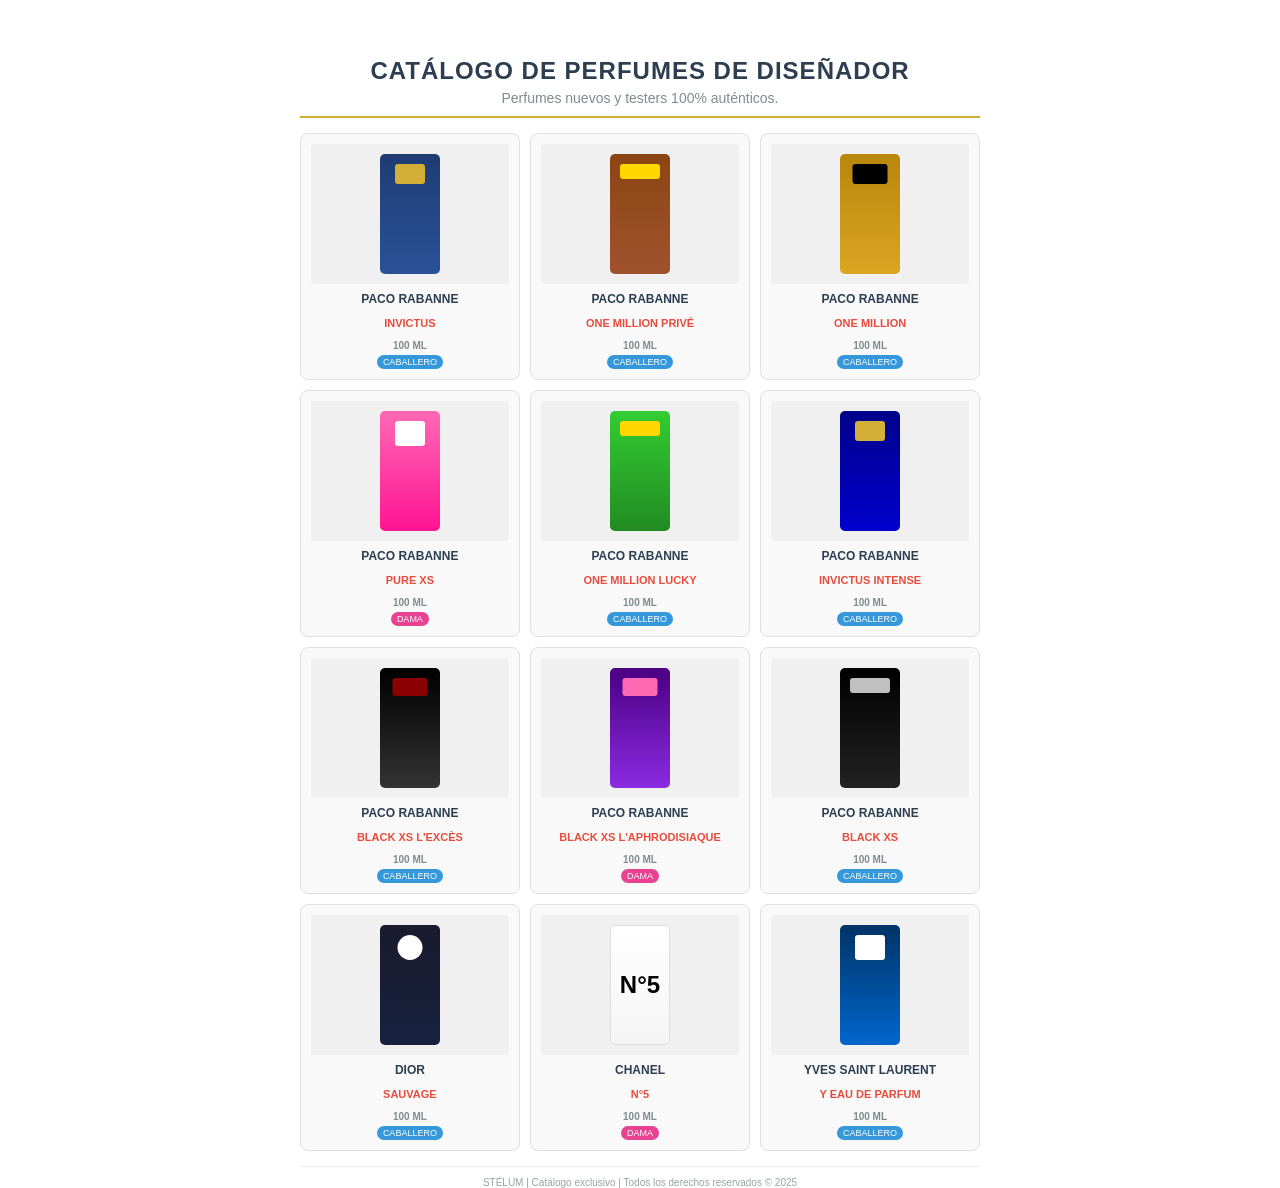
==== index.html @ 03f81284 "Update index.html" ====
<!DOCTYPE html>
<html lang="es">
<head>
    <meta charset="UTF-8">
    <meta name="viewport" content="width=device-width, initial-scale=1.0">
    <title>Catálogo de Perfumes de Diseñador</title>
    <style>
        /* Estilos para impresión A4 */
        @page {
            size: A4;
            margin: 0;
        }
        
        * {
            margin: 0;
            padding: 0;
            box-sizing: border-box;
            font-family: 'Segoe UI', Arial, sans-serif;
        }
        
        body {
            width: 210mm; /* Ancho A4 */
            height: 297mm; /* Alto A4 */
            margin: 0 auto;
            padding: 15mm;
            background-color: #ffffff;
            color: #333;
        }
        
        .catalogo-container {
            width: 100%;
            height: 100%;
            display: flex;
            flex-direction: column;
        }
        
        .header {
            text-align: center;
            margin-bottom: 15px;
            padding-bottom: 10px;
            border-bottom: 2px solid #d4af37;
        }
        
        .header h1 {
            font-size: 24px;
            color: #2c3e50;
            margin-bottom: 5px;
            letter-spacing: 1px;
        }
        
        .header h2 {
            font-size: 14px;
            color: #7f8c8d;
            font-weight: normal;
        }
        
        .perfumes-grid {
            display: grid;
            grid-template-columns: repeat(3, 1fr);
            grid-template-rows: repeat(4, 1fr);
            gap: 10px;
            flex-grow: 1;
        }
        
        .perfume-item {
            border: 1px solid #e0e0e0;
            border-radius: 8px;
            padding: 10px;
            display: flex;
            flex-direction: column;
            align-items: center;
            justify-content: space-between;
            background-color: #f9f9f9;
            transition: transform 0.2s;
            text-align: center;
        }
        
        .perfume-item:hover {
            transform: translateY(-2px);
            box-shadow: 0 4px 8px rgba(0,0,0,0.1);
        }
        
        .perfume-imagen {
            width: 100%;
            height: 140px;
            background-color: #f0f0f0;
            display: flex;
            align-items: center;
            justify-content: center;
            margin-bottom: 8px;
            border-radius: 4px;
            overflow: hidden;
        }
        
        .perfume-imagen img {
            max-width: 90%;
            max-height: 90%;
            object-fit: contain;
        }
        
        .perfume-info {
            width: 100%;
        }
        
        .marca {
            font-weight: bold;
            font-size: 12px;
            color: #2c3e50;
            margin-bottom: 3px;
        }
        
        .nombre {
            font-size: 11px;
            color: #e74c3c;
            margin-bottom: 3px;
            font-weight: 600;
            height: 28px;
            display: flex;
            align-items: center;
            justify-content: center;
        }
        
        .mililitros {
            font-size: 10px;
            color: #7f8c8d;
            font-weight: bold;
        }
        
        .footer {
            text-align: center;
            margin-top: 15px;
            padding-top: 10px;
            border-top: 1px solid #eee;
            font-size: 10px;
            color: #95a5a6;
        }
        
        /* Estilos para etiquetas de género */
        .genero {
            display: inline-block;
            font-size: 9px;
            padding: 2px 6px;
            border-radius: 10px;
            margin-top: 4px;
        }
        
        .hombre {
            background-color: #3498db;
            color: white;
        }
        
        .mujer {
            background-color: #e84393;
            color: white;
        }
        
        .unisex {
            background-color: #27ae60;
            color: white;
        }
        
        /* Para impresión */
        @media print {
            body {
                padding: 5mm;
            }
            
            .perfume-item {
                break-inside: avoid;
                border: 1px solid #ddd;
            }
            
            .perfume-item:hover {
                transform: none;
                box-shadow: none;
            }
        }
    </style>
</head>
<body>
    <div class="catalogo-container">
        <div class="header">
            <h1>CATÁLOGO DE PERFUMES DE DISEÑADOR</h1>
            <h2>Perfumes nuevos y testers 100% auténticos.</h2>
        </div>
        
        <div class="perfumes-grid">
            <!-- Perfume 1 -->
            <div class="perfume-item">
                <div class="perfume-imagen">
                    <!-- Reemplazar con imagen real -->
                    <div style="width: 60px; height: 120px; background: linear-gradient(to bottom, #1e3c72, #2a5298); border-radius: 5px; position: relative;">
                        <div style="position: absolute; top: 10px; left: 50%; transform: translateX(-50%); width: 30px; height: 20px; background-color: #d4af37; border-radius: 3px;"></div>
                    </div>
                </div>
                <div class="perfume-info">
                    <div class="marca">PACO RABANNE</div>
                    <div class="nombre">INVICTUS</div>
                    <div class="mililitros">100 ML</div>
                    <div class="genero hombre">CABALLERO</div>
                </div>
            </div>
            
            <!-- Perfume 2 -->
            <div class="perfume-item">
                <div class="perfume-imagen">
                    <!-- Reemplazar con imagen real -->
                    <div style="width: 60px; height: 120px; background: linear-gradient(to bottom, #8B4513, #A0522D); border-radius: 5px; position: relative;">
                        <div style="position: absolute; top: 10px; left: 50%; transform: translateX(-50%); width: 40px; height: 15px; background-color: #FFD700; border-radius: 3px;"></div>
                    </div>
                </div>
                <div class="perfume-info">
                    <div class="marca">PACO RABANNE</div>
                    <div class="nombre">ONE MILLION PRIVÉ</div>
                    <div class="mililitros">100 ML</div>
                    <div class="genero hombre">CABALLERO</div>
                </div>
            </div>
            
            <!-- Perfume 3 -->
            <div class="perfume-item">
                <div class="perfume-imagen">
                    <!-- Reemplazar con imagen real -->
                    <div style="width: 60px; height: 120px; background: linear-gradient(to bottom, #B8860B, #DAA520); border-radius: 5px; position: relative;">
                        <div style="position: absolute; top: 10px; left: 50%; transform: translateX(-50%); width: 35px; height: 20px; background-color: #000; border-radius: 3px;"></div>
                    </div>
                </div>
                <div class="perfume-info">
                    <div class="marca">PACO RABANNE</div>
                    <div class="nombre">ONE MILLION</div>
                    <div class="mililitros">100 ML</div>
                    <div class="genero hombre">CABALLERO</div>
                </div>
            </div>
            
            <!-- Perfume 4 -->
            <div class="perfume-item">
                <div class="perfume-imagen">
                    <!-- Reemplazar con imagen real -->
                    <div style="width: 60px; height: 120px; background: linear-gradient(to bottom, #FF69B4, #FF1493); border-radius: 5px; position: relative;">
                        <div style="position: absolute; top: 10px; left: 50%; transform: translateX(-50%); width: 30px; height: 25px; background-color: #fff; border-radius: 3px;"></div>
                    </div>
                </div>
                <div class="perfume-info">
                    <div class="marca">PACO RABANNE</div>
                    <div class="nombre">PURE XS</div>
                    <div class="mililitros">100 ML</div>
                    <div class="genero mujer">DAMA</div>
                </div>
            </div>
            
            <!-- Perfume 5 -->
            <div class="perfume-item">
                <div class="perfume-imagen">
                    <!-- Reemplazar con imagen real -->
                    <div style="width: 60px; height: 120px; background: linear-gradient(to bottom, #32CD32, #228B22); border-radius: 5px; position: relative;">
                        <div style="position: absolute; top: 10px; left: 50%; transform: translateX(-50%); width: 40px; height: 15px; background-color: #FFD700; border-radius: 3px;"></div>
                    </div>
                </div>
                <div class="perfume-info">
                    <div class="marca">PACO RABANNE</div>
                    <div class="nombre">ONE MILLION LUCKY</div>
                    <div class="mililitros">100 ML</div>
                    <div class="genero hombre">CABALLERO</div>
                </div>
            </div>
            
            <!-- Perfume 6 -->
            <div class="perfume-item">
                <div class="perfume-imagen">
                    <!-- Reemplazar con imagen real -->
                    <div style="width: 60px; height: 120px; background: linear-gradient(to bottom, #00008B, #0000CD); border-radius: 5px; position: relative;">
                        <div style="position: absolute; top: 10px; left: 50%; transform: translateX(-50%); width: 30px; height: 20px; background-color: #d4af37; border-radius: 3px;"></div>
                    </div>
                </div>
                <div class="perfume-info">
                    <div class="marca">PACO RABANNE</div>
                    <div class="nombre">INVICTUS INTENSE</div>
                    <div class="mililitros">100 ML</div>
                    <div class="genero hombre">CABALLERO</div>
                </div>
            </div>
            
            <!-- Perfume 7 -->
            <div class="perfume-item">
                <div class="perfume-imagen">
                    <!-- Reemplazar con imagen real -->
                    <div style="width: 60px; height: 120px; background: linear-gradient(to bottom, #000, #333); border-radius: 5px; position: relative;">
                        <div style="position: absolute; top: 10px; left: 50%; transform: translateX(-50%); width: 35px; height: 18px; background-color: #8B0000; border-radius: 3px;"></div>
                    </div>
                </div>
                <div class="perfume-info">
                    <div class="marca">PACO RABANNE</div>
                    <div class="nombre">BLACK XS L'EXCÈS</div>
                    <div class="mililitros">100 ML</div>
                    <div class="genero hombre">CABALLERO</div>
                </div>
            </div>
            
            <!-- Perfume 8 -->
            <div class="perfume-item">
                <div class="perfume-imagen">
                    <!-- Reemplazar con imagen real -->
                    <div style="width: 60px; height: 120px; background: linear-gradient(to bottom, #4B0082, #8A2BE2); border-radius: 5px; position: relative;">
                        <div style="position: absolute; top: 10px; left: 50%; transform: translateX(-50%); width: 35px; height: 18px; background-color: #FF69B4; border-radius: 3px;"></div>
                    </div>
                </div>
                <div class="perfume-info">
                    <div class="marca">PACO RABANNE</div>
                    <div class="nombre">BLACK XS L'APHRODISIAQUE</div>
                    <div class="mililitros">100 ML</div>
                    <div class="genero mujer">DAMA</div>
                </div>
            </div>
            
            <!-- Perfume 9 -->
            <div class="perfume-item">
                <div class="perfume-imagen">
                    <!-- Reemplazar con imagen real -->
                    <div style="width: 60px; height: 120px; background: linear-gradient(to bottom, #000, #222); border-radius: 5px; position: relative;">
                        <div style="position: absolute; top: 10px; left: 50%; transform: translateX(-50%); width: 40px; height: 15px; background-color: #C0C0C0; border-radius: 3px;"></div>
                    </div>
                </div>
                <div class="perfume-info">
                    <div class="marca">PACO RABANNE</div>
                    <div class="nombre">BLACK XS</div>
                    <div class="mililitros">100 ML</div>
                    <div class="genero hombre">CABALLERO</div>
                </div>
            </div>
            
            <!-- Perfume 10 - Ejemplo de otra marca -->
            <div class="perfume-item">
                <div class="perfume-imagen">
                    <!-- Reemplazar con imagen real -->
                    <div style="width: 60px; height: 120px; background: linear-gradient(to bottom, #1a1a2e, #16213e); border-radius: 5px; position: relative;">
                        <div style="position: absolute; top: 10px; left: 50%; transform: translateX(-50%); width: 25px; height: 25px; background-color: #fff; border-radius: 50%;"></div>
                    </div>
                </div>
                <div class="perfume-info">
                    <div class="marca">DIOR</div>
                    <div class="nombre">SAUVAGE</div>
                    <div class="mililitros">100 ML</div>
                    <div class="genero hombre">CABALLERO</div>
                </div>
            </div>
            
            <!-- Perfume 11 - Ejemplo de otra marca -->
            <div class="perfume-item">
                <div class="perfume-imagen">
                    <!-- Reemplazar con imagen real -->
                    <div style="width: 60px; height: 120px; background: linear-gradient(to bottom, #fff, #f5f5f5); border: 1px solid #ddd; border-radius: 5px; position: relative;">
                        <div style="position: absolute; top: 50%; left: 50%; transform: translate(-50%, -50%); font-size: 24px; color: #000; font-weight: bold;">N°5</div>
                    </div>
                </div>
                <div class="perfume-info">
                    <div class="marca">CHANEL</div>
                    <div class="nombre">N°5</div>
                    <div class="mililitros">100 ML</div>
                    <div class="genero mujer">DAMA</div>
                </div>
            </div>
            
            <!-- Perfume 12 - Ejemplo de otra marca -->
            <div class="perfume-item">
                <div class="perfume-imagen">
                    <!-- Reemplazar con imagen real -->
                    <div style="width: 60px; height: 120px; background: linear-gradient(to bottom, #003366, #0066cc); border-radius: 5px; position: relative;">
                        <div style="position: absolute; top: 10px; left: 50%; transform: translateX(-50%); width: 30px; height: 25px; background-color: #fff; border-radius: 3px;"></div>
                    </div>
                </div>
                <div class="perfume-info">
                    <div class="marca">YVES SAINT LAURENT</div>
                    <div class="nombre">Y EAU DE PARFUM</div>
                    <div class="mililitros">100 ML</div>
                    <div class="genero hombre">CABALLERO</div>
                </div>
            </div>
        </div>
        
        <div class="footer">
            <p>STÉLUM | Catálogo exclusivo | Todos los derechos reservados © 2025</p>
        </div>
    </div>
    
    
</body>
</html>
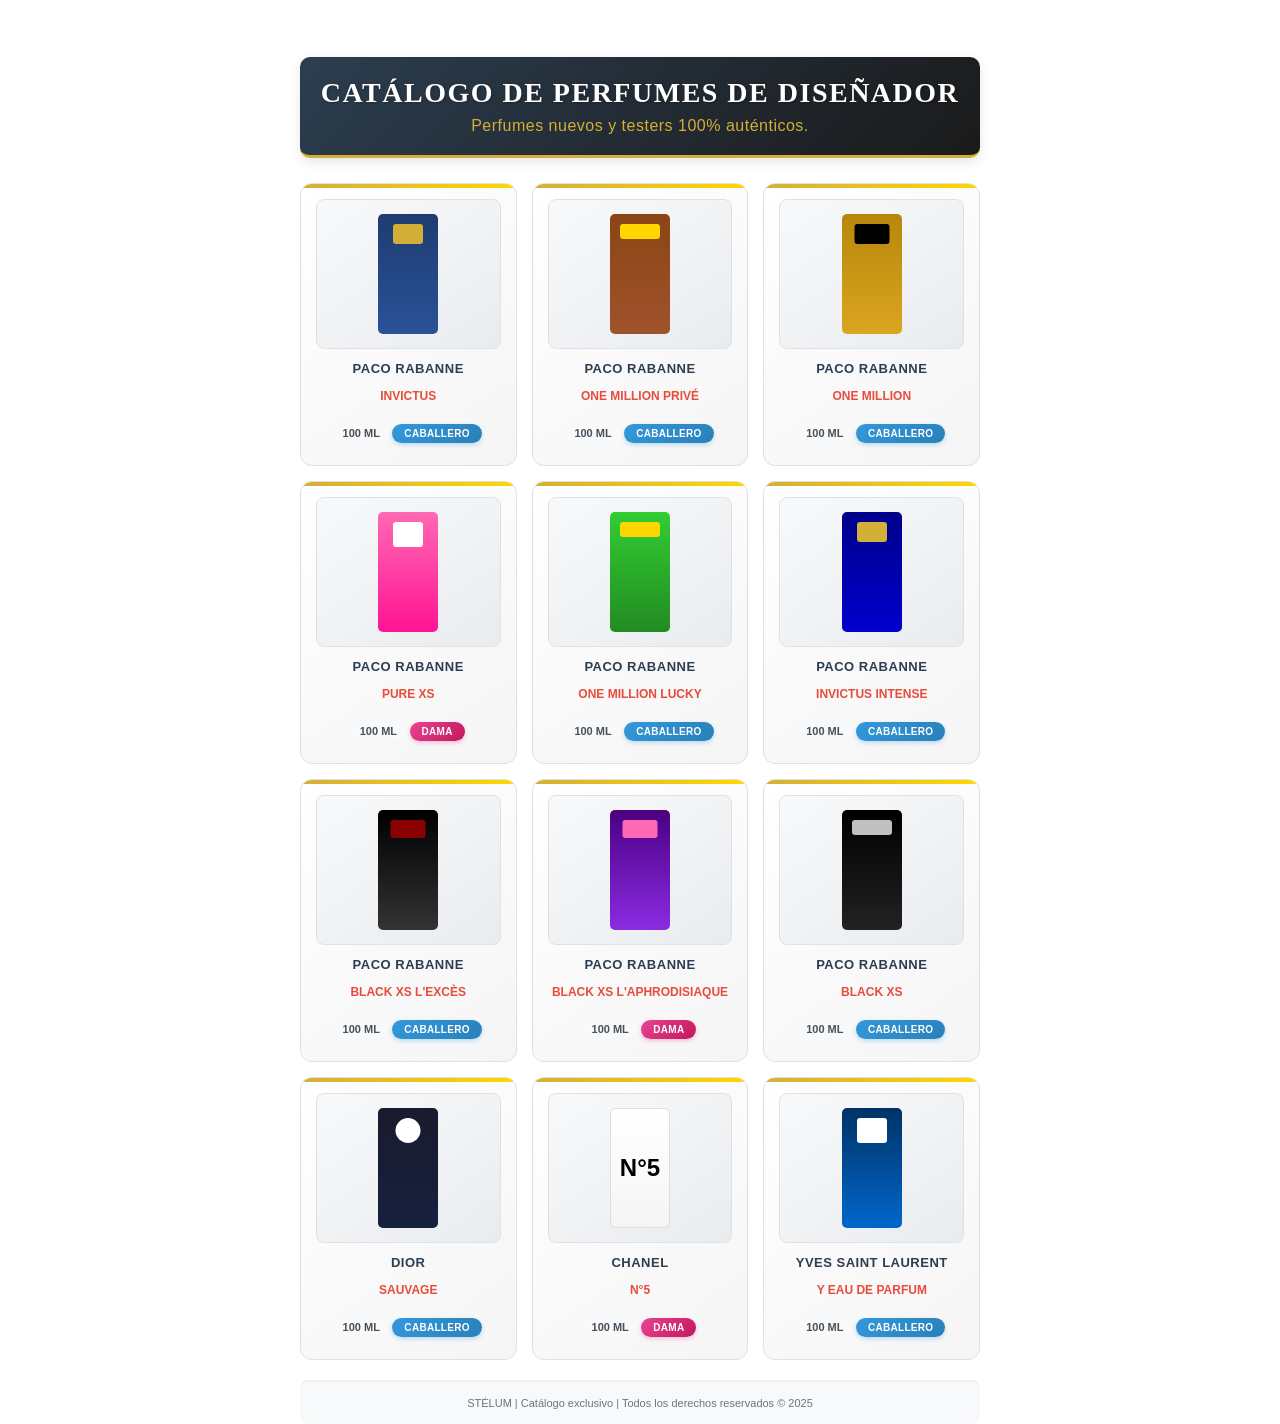
==== commit 5a67f6eb: "mejoras ux" ====
--- a/index.html
+++ b/index.html
@@ -6,175 +6,433 @@
     <title>Catálogo de Perfumes de Diseñador</title>
     <style>
         /* Estilos para impresión A4 */
-        @page {
-            size: A4;
-            margin: 0;
-        }
-        
-        * {
-            margin: 0;
-            padding: 0;
-            box-sizing: border-box;
-            font-family: 'Segoe UI', Arial, sans-serif;
-        }
-        
-        body {
-            width: 210mm; /* Ancho A4 */
-            height: 297mm; /* Alto A4 */
-            margin: 0 auto;
-            padding: 15mm;
-            background-color: #ffffff;
-            color: #333;
-        }
-        
-        .catalogo-container {
-            width: 100%;
-            height: 100%;
-            display: flex;
-            flex-direction: column;
-        }
-        
-        .header {
-            text-align: center;
-            margin-bottom: 15px;
-            padding-bottom: 10px;
-            border-bottom: 2px solid #d4af37;
-        }
-        
-        .header h1 {
-            font-size: 24px;
-            color: #2c3e50;
-            margin-bottom: 5px;
-            letter-spacing: 1px;
-        }
-        
-        .header h2 {
-            font-size: 14px;
-            color: #7f8c8d;
-            font-weight: normal;
-        }
-        
-        .perfumes-grid {
-            display: grid;
-            grid-template-columns: repeat(3, 1fr);
-            grid-template-rows: repeat(4, 1fr);
-            gap: 10px;
-            flex-grow: 1;
-        }
-        
-        .perfume-item {
-            border: 1px solid #e0e0e0;
-            border-radius: 8px;
-            padding: 10px;
-            display: flex;
-            flex-direction: column;
-            align-items: center;
-            justify-content: space-between;
-            background-color: #f9f9f9;
-            transition: transform 0.2s;
-            text-align: center;
-        }
-        
-        .perfume-item:hover {
-            transform: translateY(-2px);
-            box-shadow: 0 4px 8px rgba(0,0,0,0.1);
-        }
-        
-        .perfume-imagen {
-            width: 100%;
-            height: 140px;
-            background-color: #f0f0f0;
-            display: flex;
-            align-items: center;
-            justify-content: center;
-            margin-bottom: 8px;
-            border-radius: 4px;
-            overflow: hidden;
-        }
-        
-        .perfume-imagen img {
-            max-width: 90%;
-            max-height: 90%;
-            object-fit: contain;
-        }
-        
-        .perfume-info {
-            width: 100%;
-        }
-        
-        .marca {
-            font-weight: bold;
-            font-size: 12px;
-            color: #2c3e50;
-            margin-bottom: 3px;
-        }
-        
-        .nombre {
-            font-size: 11px;
-            color: #e74c3c;
-            margin-bottom: 3px;
-            font-weight: 600;
-            height: 28px;
-            display: flex;
-            align-items: center;
-            justify-content: center;
-        }
-        
-        .mililitros {
-            font-size: 10px;
-            color: #7f8c8d;
-            font-weight: bold;
-        }
-        
-        .footer {
-            text-align: center;
-            margin-top: 15px;
-            padding-top: 10px;
-            border-top: 1px solid #eee;
-            font-size: 10px;
-            color: #95a5a6;
-        }
-        
-        /* Estilos para etiquetas de género */
-        .genero {
-            display: inline-block;
-            font-size: 9px;
-            padding: 2px 6px;
-            border-radius: 10px;
-            margin-top: 4px;
-        }
-        
-        .hombre {
-            background-color: #3498db;
-            color: white;
-        }
-        
-        .mujer {
-            background-color: #e84393;
-            color: white;
-        }
-        
-        .unisex {
-            background-color: #27ae60;
-            color: white;
-        }
-        
-        /* Para impresión */
-        @media print {
-            body {
-                padding: 5mm;
-            }
-            
-            .perfume-item {
-                break-inside: avoid;
-                border: 1px solid #ddd;
-            }
-            
-            .perfume-item:hover {
-                transform: none;
-                box-shadow: none;
-            }
-        }
+        /* ===== ESTILOS MEJORADOS PARA CATÁLOGO DE PERFUMES ===== */
+@page {
+    size: A4;
+    margin: 0;
+}
+
+* {
+    margin: 0;
+    padding: 0;
+    box-sizing: border-box;
+    font-family: 'Segoe UI', 'Arial', sans-serif;
+}
+
+body {
+    width: 210mm;
+    height: 297mm;
+    margin: 0 auto;
+    padding: 15mm;
+    background-color: #ffffff;
+    color: #1A1A1A;
+    min-height: 100vh;
+}
+
+.catalogo-container {
+    width: 100%;
+    height: 100%;
+    display: flex;
+    flex-direction: column;
+}
+
+/* HEADER MEJORADO */
+.header {
+    text-align: center;
+    margin-bottom: 25px;
+    padding-bottom: 15px;
+    border-bottom: 3px solid #D4AF37;
+    background: linear-gradient(135deg, #2C3E50 0%, #1A1A1A 100%);
+    padding: 20px;
+    border-radius: 10px;
+    color: white;
+    box-shadow: 0 4px 12px rgba(0,0,0,0.1);
+}
+
+.header h1 {
+    font-family: 'Georgia', 'Times New Roman', serif;
+    font-size: 28px;
+    color: #FFFFFF;
+    margin-bottom: 8px;
+    letter-spacing: 1.5px;
+    text-shadow: 1px 1px 3px rgba(0,0,0,0.3);
+}
+
+.header h2 {
+    font-size: 16px;
+    color: #D4AF37;
+    font-weight: 500;
+    letter-spacing: 0.5px;
+}
+
+/* GRID DE PERFUMES MEJORADO */
+.perfumes-grid {
+    display: grid;
+    grid-template-columns: repeat(3, 1fr);
+    grid-template-rows: repeat(4, 1fr);
+    gap: 15px;
+    flex-grow: 1;
+}
+
+.perfume-item {
+    border: 1px solid #E0E0E0;
+    border-radius: 12px;
+    padding: 15px;
+    display: flex;
+    flex-direction: column;
+    align-items: center;
+    justify-content: space-between;
+    background: linear-gradient(145deg, #ffffff, #f5f5f5);
+    transition: all 0.3s cubic-bezier(0.25, 0.8, 0.25, 1);
+    text-align: center;
+    position: relative;
+    overflow: hidden;
+}
+
+.perfume-item::before {
+    content: '';
+    position: absolute;
+    top: 0;
+    left: 0;
+    right: 0;
+    height: 4px;
+    background: linear-gradient(90deg, #D4AF37, #FFD700);
+}
+
+.perfume-item:hover {
+    transform: translateY(-8px);
+    box-shadow: 0 15px 30px rgba(0, 0, 0, 0.15);
+    border-color: #D4AF37;
+}
+
+.perfume-imagen {
+    width: 100%;
+    height: 150px;
+    background: linear-gradient(145deg, #f8f9fa, #e9ecef);
+    display: flex;
+    align-items: center;
+    justify-content: center;
+    margin-bottom: 12px;
+    border-radius: 8px;
+    overflow: hidden;
+    border: 1px solid #dee2e6;
+    padding: 10px;
+    transition: all 0.3s ease;
+}
+
+.perfume-item:hover .perfume-imagen {
+    background: linear-gradient(145deg, #ffffff, #f8f9fa);
+    border-color: #D4AF37;
+}
+
+.perfume-imagen img {
+    max-width: 85%;
+    max-height: 85%;
+    object-fit: contain;
+    filter: drop-shadow(2px 2px 4px rgba(0,0,0,0.1));
+}
+
+/* ESTILOS MEJORADOS PARA PLACEHOLDER */
+.imagen-placeholder {
+    display: flex;
+    flex-direction: column;
+    align-items: center;
+    justify-content: center;
+    width: 100%;
+    height: 100%;
+}
+
+.botella-estilizada {
+    width: 60px;
+    height: 100px;
+    background: linear-gradient(to bottom, #6c757d, #495057);
+    border-radius: 8px 8px 4px 4px;
+    position: relative;
+    margin-bottom: 10px;
+}
+
+.tapón {
+    position: absolute;
+    top: -10px;
+    left: 50%;
+    transform: translateX(-50%);
+    width: 25px;
+    height: 15px;
+    background: #D4AF37;
+    border-radius: 4px 4px 0 0;
+}
+
+.cuerpo {
+    position: absolute;
+    top: 15px;
+    left: 50%;
+    transform: translateX(-50%);
+    width: 40px;
+    height: 70px;
+    background: linear-gradient(to right, #adb5bd, #6c757d);
+    border-radius: 3px;
+}
+
+.base {
+    position: absolute;
+    bottom: 0;
+    left: 50%;
+    transform: translateX(-50%);
+    width: 45px;
+    height: 8px;
+    background: #343a40;
+    border-radius: 2px;
+}
+
+.texto-placeholder {
+    font-size: 11px;
+    color: #6c757d;
+    font-style: italic;
+    margin-top: 5px;
+}
+
+/* INFORMACIÓN DEL PERFUME MEJORADA */
+.perfume-info {
+    width: 100%;
+}
+
+.marca {
+    font-weight: 700;
+    font-size: 13px;
+    color: #2C3E50;
+    margin-bottom: 5px;
+    letter-spacing: 0.5px;
+    text-transform: uppercase;
+}
+
+.nombre {
+    font-size: 12px;
+    color: #E74C3C;
+    margin-bottom: 6px;
+    font-weight: 600;
+    min-height: 32px;
+    display: flex;
+    align-items: center;
+    justify-content: center;
+    line-height: 1.3;
+}
+
+.mililitros {
+    font-size: 11px;
+    color: #495057;
+    font-weight: bold;
+    background: #f8f9fa;
+    padding: 3px 8px;
+    border-radius: 10px;
+    display: inline-block;
+    margin-bottom: 8px;
+}
+
+/* ETIQUETAS DE GÉNERO MEJORADAS */
+.genero {
+    display: inline-block;
+    font-size: 10px;
+    padding: 4px 12px;
+    border-radius: 15px;
+    margin-top: 5px;
+    font-weight: 600;
+    letter-spacing: 0.3px;
+    text-transform: uppercase;
+}
+
+.hombre {
+    background: linear-gradient(135deg, #3498db, #2980b9);
+    color: white;
+    box-shadow: 0 2px 4px rgba(52, 152, 219, 0.3);
+}
+
+.mujer {
+    background: linear-gradient(135deg, #e84393, #c2185b);
+    color: white;
+    box-shadow: 0 2px 4px rgba(232, 67, 147, 0.3);
+}
+
+.unisex {
+    background: linear-gradient(135deg, #27ae60, #219653);
+    color: white;
+    box-shadow: 0 2px 4px rgba(39, 174, 96, 0.3);
+}
+
+/* FOOTER MEJORADO */
+.footer {
+    text-align: center;
+    margin-top: 20px;
+    padding-top: 15px;
+    border-top: 2px solid #f1f1f1;
+    font-size: 11px;
+    color: #6c757d;
+    background: #f8f9fa;
+    padding: 15px;
+    border-radius: 8px;
+}
+
+/* ===== RESPONSIVE DESIGN ===== */
+@media (max-width: 1200px) {
+    body {
+        width: 100%;
+        height: auto;
+        padding: 20px;
+    }
+    
+    .perfumes-grid {
+        grid-template-columns: repeat(3, 1fr);
+    }
+}
+
+@media (max-width: 992px) {
+    .perfumes-grid {
+        grid-template-columns: repeat(2, 1fr);
+    }
+    
+    .header h1 {
+        font-size: 24px;
+    }
+}
+
+@media (max-width: 768px) {
+    body {
+        padding: 15px;
+    }
+    
+    .perfumes-grid {
+        grid-template-columns: repeat(2, 1fr);
+        gap: 12px;
+    }
+    
+    .perfume-item {
+        padding: 12px;
+    }
+    
+    .header {
+        padding: 15px;
+        margin-bottom: 20px;
+    }
+    
+    .header h1 {
+        font-size: 22px;
+    }
+    
+    .header h2 {
+        font-size: 14px;
+    }
+}
+
+@media (max-width: 576px) {
+    .perfumes-grid {
+        grid-template-columns: 1fr;
+    }
+    
+    .perfume-imagen {
+        height: 130px;
+    }
+    
+    .header h1 {
+        font-size: 20px;
+    }
+}
+
+/* ===== ESTILOS PARA IMPRESIÓN ===== */
+@media print {
+    body {
+        padding: 5mm;
+        width: 210mm;
+        height: 297mm;
+    }
+    
+    .perfume-item {
+        break-inside: avoid;
+        border: 1px solid #ddd;
+        box-shadow: none;
+    }
+    
+    .perfume-item:hover {
+        transform: none;
+    }
+    
+    .header {
+        background: white !important;
+        color: black !important;
+        border-bottom: 2px solid black;
+    }
+    
+    .footer {
+        display: none;
+    }
+}
+
+/* ===== BOTONES DE ACCIÓN ===== */
+.acciones {
+    display: flex;
+    justify-content: center;
+    gap: 10px;
+    margin-top: 20px;
+    flex-wrap: wrap;
+}
+
+.btn {
+    padding: 10px 20px;
+    border: none;
+    border-radius: 6px;
+    font-weight: 600;
+    cursor: pointer;
+    transition: all 0.3s ease;
+    font-size: 14px;
+    display: inline-flex;
+    align-items: center;
+    gap: 8px;
+}
+
+.btn-imprimir {
+    background: linear-gradient(135deg, #2C3E50, #4A6572);
+    color: white;
+}
+
+.btn-imprimir:hover {
+    background: linear-gradient(135deg, #1A252F, #34495E);
+    transform: translateY(-2px);
+    box-shadow: 0 4px 8px rgba(44, 62, 80, 0.2);
+}
+
+.btn-compartir {
+    background: linear-gradient(135deg, #3498db, #2980b9);
+    color: white;
+}
+
+.btn-compartir:hover {
+    background: linear-gradient(135deg, #2980b9, #1F618D);
+    transform: translateY(-2px);
+    box-shadow: 0 4px 8px rgba(52, 152, 219, 0.2);
+}
+
+/* ===== MEJORAS DE ACCESIBILIDAD ===== */
+@media (prefers-reduced-motion: reduce) {
+    .perfume-item,
+    .perfume-item:hover,
+    .btn {
+        transition: none;
+    }
+}
+
+.perfume-item:focus-within {
+    outline: 2px solid #3498db;
+    outline-offset: 2px;
+}
+
+/* ===== LOADING STATES ===== */
+.loading {
+    animation: pulse 1.5s infinite;
+}
+
+@keyframes pulse {
+    0% { opacity: 1; }
+    50% { opacity: 0.7; }
+    100% { opacity: 1; }
+}
     </style>
 </head>
 <body>
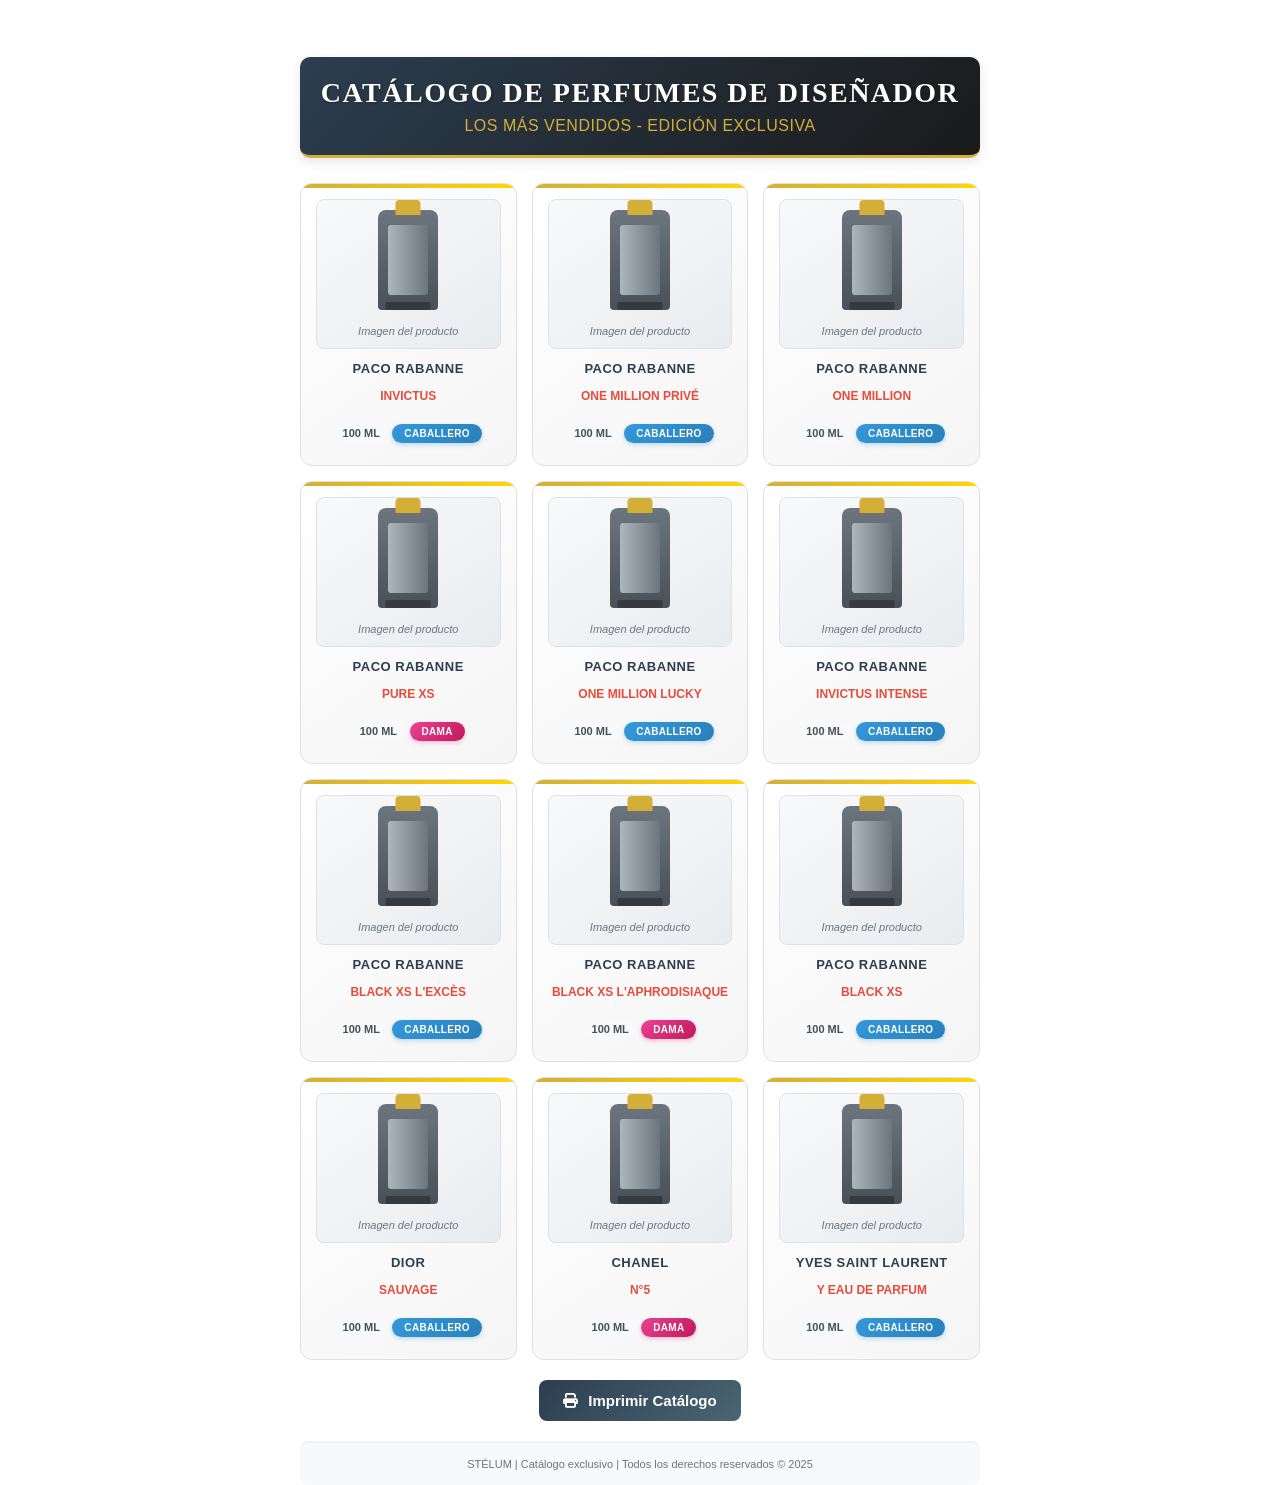
==== commit 1dc5eb15: "v2" ====
--- a/index.html
+++ b/index.html
@@ -3,454 +3,617 @@
 <head>
     <meta charset="UTF-8">
     <meta name="viewport" content="width=device-width, initial-scale=1.0">
-    <title>Catálogo de Perfumes de Diseñador</title>
+    <title>Catálogo de Perfumes | Perfumes nuevos y testers 100% auténticos.</title>
+    <link rel="stylesheet" href="https://cdnjs.cloudflare.com/ajax/libs/font-awesome/6.4.0/css/all.min.css">
     <style>
-        /* Estilos para impresión A4 */
-        /* ===== ESTILOS MEJORADOS PARA CATÁLOGO DE PERFUMES ===== */
-@page {
-    size: A4;
-    margin: 0;
-}
-
-* {
-    margin: 0;
-    padding: 0;
-    box-sizing: border-box;
-    font-family: 'Segoe UI', 'Arial', sans-serif;
-}
-
-body {
-    width: 210mm;
-    height: 297mm;
-    margin: 0 auto;
-    padding: 15mm;
-    background-color: #ffffff;
-    color: #1A1A1A;
-    min-height: 100vh;
-}
-
-.catalogo-container {
-    width: 100%;
-    height: 100%;
-    display: flex;
-    flex-direction: column;
-}
-
-/* HEADER MEJORADO */
-.header {
-    text-align: center;
-    margin-bottom: 25px;
-    padding-bottom: 15px;
-    border-bottom: 3px solid #D4AF37;
-    background: linear-gradient(135deg, #2C3E50 0%, #1A1A1A 100%);
-    padding: 20px;
-    border-radius: 10px;
-    color: white;
-    box-shadow: 0 4px 12px rgba(0,0,0,0.1);
-}
-
-.header h1 {
-    font-family: 'Georgia', 'Times New Roman', serif;
-    font-size: 28px;
-    color: #FFFFFF;
-    margin-bottom: 8px;
-    letter-spacing: 1.5px;
-    text-shadow: 1px 1px 3px rgba(0,0,0,0.3);
-}
-
-.header h2 {
-    font-size: 16px;
-    color: #D4AF37;
-    font-weight: 500;
-    letter-spacing: 0.5px;
-}
-
-/* GRID DE PERFUMES MEJORADO */
-.perfumes-grid {
-    display: grid;
-    grid-template-columns: repeat(3, 1fr);
-    grid-template-rows: repeat(4, 1fr);
-    gap: 15px;
-    flex-grow: 1;
-}
-
-.perfume-item {
-    border: 1px solid #E0E0E0;
-    border-radius: 12px;
-    padding: 15px;
-    display: flex;
-    flex-direction: column;
-    align-items: center;
-    justify-content: space-between;
-    background: linear-gradient(145deg, #ffffff, #f5f5f5);
-    transition: all 0.3s cubic-bezier(0.25, 0.8, 0.25, 1);
-    text-align: center;
-    position: relative;
-    overflow: hidden;
-}
-
-.perfume-item::before {
-    content: '';
-    position: absolute;
-    top: 0;
-    left: 0;
-    right: 0;
-    height: 4px;
-    background: linear-gradient(90deg, #D4AF37, #FFD700);
-}
-
-.perfume-item:hover {
-    transform: translateY(-8px);
-    box-shadow: 0 15px 30px rgba(0, 0, 0, 0.15);
-    border-color: #D4AF37;
-}
-
-.perfume-imagen {
-    width: 100%;
-    height: 150px;
-    background: linear-gradient(145deg, #f8f9fa, #e9ecef);
-    display: flex;
-    align-items: center;
-    justify-content: center;
-    margin-bottom: 12px;
-    border-radius: 8px;
-    overflow: hidden;
-    border: 1px solid #dee2e6;
-    padding: 10px;
-    transition: all 0.3s ease;
-}
-
-.perfume-item:hover .perfume-imagen {
-    background: linear-gradient(145deg, #ffffff, #f8f9fa);
-    border-color: #D4AF37;
-}
-
-.perfume-imagen img {
-    max-width: 85%;
-    max-height: 85%;
-    object-fit: contain;
-    filter: drop-shadow(2px 2px 4px rgba(0,0,0,0.1));
-}
-
-/* ESTILOS MEJORADOS PARA PLACEHOLDER */
-.imagen-placeholder {
-    display: flex;
-    flex-direction: column;
-    align-items: center;
-    justify-content: center;
-    width: 100%;
-    height: 100%;
-}
-
-.botella-estilizada {
-    width: 60px;
-    height: 100px;
-    background: linear-gradient(to bottom, #6c757d, #495057);
-    border-radius: 8px 8px 4px 4px;
-    position: relative;
-    margin-bottom: 10px;
-}
-
-.tapón {
-    position: absolute;
-    top: -10px;
-    left: 50%;
-    transform: translateX(-50%);
-    width: 25px;
-    height: 15px;
-    background: #D4AF37;
-    border-radius: 4px 4px 0 0;
-}
-
-.cuerpo {
-    position: absolute;
-    top: 15px;
-    left: 50%;
-    transform: translateX(-50%);
-    width: 40px;
-    height: 70px;
-    background: linear-gradient(to right, #adb5bd, #6c757d);
-    border-radius: 3px;
-}
-
-.base {
-    position: absolute;
-    bottom: 0;
-    left: 50%;
-    transform: translateX(-50%);
-    width: 45px;
-    height: 8px;
-    background: #343a40;
-    border-radius: 2px;
-}
-
-.texto-placeholder {
-    font-size: 11px;
-    color: #6c757d;
-    font-style: italic;
-    margin-top: 5px;
-}
-
-/* INFORMACIÓN DEL PERFUME MEJORADA */
-.perfume-info {
-    width: 100%;
-}
-
-.marca {
-    font-weight: 700;
-    font-size: 13px;
-    color: #2C3E50;
-    margin-bottom: 5px;
-    letter-spacing: 0.5px;
-    text-transform: uppercase;
-}
-
-.nombre {
-    font-size: 12px;
-    color: #E74C3C;
-    margin-bottom: 6px;
-    font-weight: 600;
-    min-height: 32px;
-    display: flex;
-    align-items: center;
-    justify-content: center;
-    line-height: 1.3;
-}
-
-.mililitros {
-    font-size: 11px;
-    color: #495057;
-    font-weight: bold;
-    background: #f8f9fa;
-    padding: 3px 8px;
-    border-radius: 10px;
-    display: inline-block;
-    margin-bottom: 8px;
-}
-
-/* ETIQUETAS DE GÉNERO MEJORADAS */
-.genero {
-    display: inline-block;
-    font-size: 10px;
-    padding: 4px 12px;
-    border-radius: 15px;
-    margin-top: 5px;
-    font-weight: 600;
-    letter-spacing: 0.3px;
-    text-transform: uppercase;
-}
-
-.hombre {
-    background: linear-gradient(135deg, #3498db, #2980b9);
-    color: white;
-    box-shadow: 0 2px 4px rgba(52, 152, 219, 0.3);
-}
-
-.mujer {
-    background: linear-gradient(135deg, #e84393, #c2185b);
-    color: white;
-    box-shadow: 0 2px 4px rgba(232, 67, 147, 0.3);
-}
-
-.unisex {
-    background: linear-gradient(135deg, #27ae60, #219653);
-    color: white;
-    box-shadow: 0 2px 4px rgba(39, 174, 96, 0.3);
-}
-
-/* FOOTER MEJORADO */
-.footer {
-    text-align: center;
-    margin-top: 20px;
-    padding-top: 15px;
-    border-top: 2px solid #f1f1f1;
-    font-size: 11px;
-    color: #6c757d;
-    background: #f8f9fa;
-    padding: 15px;
-    border-radius: 8px;
-}
-
-/* ===== RESPONSIVE DESIGN ===== */
-@media (max-width: 1200px) {
-    body {
-        width: 100%;
-        height: auto;
-        padding: 20px;
-    }
-    
-    .perfumes-grid {
-        grid-template-columns: repeat(3, 1fr);
-    }
-}
-
-@media (max-width: 992px) {
-    .perfumes-grid {
-        grid-template-columns: repeat(2, 1fr);
-    }
-    
-    .header h1 {
-        font-size: 24px;
-    }
-}
-
-@media (max-width: 768px) {
-    body {
-        padding: 15px;
-    }
-    
-    .perfumes-grid {
-        grid-template-columns: repeat(2, 1fr);
-        gap: 12px;
-    }
-    
-    .perfume-item {
-        padding: 12px;
-    }
-    
-    .header {
-        padding: 15px;
-        margin-bottom: 20px;
-    }
-    
-    .header h1 {
-        font-size: 22px;
-    }
-    
-    .header h2 {
-        font-size: 14px;
-    }
-}
-
-@media (max-width: 576px) {
-    .perfumes-grid {
-        grid-template-columns: 1fr;
-    }
-    
-    .perfume-imagen {
-        height: 130px;
-    }
-    
-    .header h1 {
-        font-size: 20px;
-    }
-}
-
-/* ===== ESTILOS PARA IMPRESIÓN ===== */
-@media print {
-    body {
-        padding: 5mm;
-        width: 210mm;
-        height: 297mm;
-    }
-    
-    .perfume-item {
-        break-inside: avoid;
-        border: 1px solid #ddd;
-        box-shadow: none;
-    }
-    
-    .perfume-item:hover {
-        transform: none;
-    }
-    
-    .header {
-        background: white !important;
-        color: black !important;
-        border-bottom: 2px solid black;
-    }
-    
-    .footer {
-        display: none;
-    }
-}
-
-/* ===== BOTONES DE ACCIÓN ===== */
-.acciones {
-    display: flex;
-    justify-content: center;
-    gap: 10px;
-    margin-top: 20px;
-    flex-wrap: wrap;
-}
-
-.btn {
-    padding: 10px 20px;
-    border: none;
-    border-radius: 6px;
-    font-weight: 600;
-    cursor: pointer;
-    transition: all 0.3s ease;
-    font-size: 14px;
-    display: inline-flex;
-    align-items: center;
-    gap: 8px;
-}
-
-.btn-imprimir {
-    background: linear-gradient(135deg, #2C3E50, #4A6572);
-    color: white;
-}
-
-.btn-imprimir:hover {
-    background: linear-gradient(135deg, #1A252F, #34495E);
-    transform: translateY(-2px);
-    box-shadow: 0 4px 8px rgba(44, 62, 80, 0.2);
-}
-
-.btn-compartir {
-    background: linear-gradient(135deg, #3498db, #2980b9);
-    color: white;
-}
-
-.btn-compartir:hover {
-    background: linear-gradient(135deg, #2980b9, #1F618D);
-    transform: translateY(-2px);
-    box-shadow: 0 4px 8px rgba(52, 152, 219, 0.2);
-}
-
-/* ===== MEJORAS DE ACCESIBILIDAD ===== */
-@media (prefers-reduced-motion: reduce) {
-    .perfume-item,
-    .perfume-item:hover,
-    .btn {
-        transition: none;
-    }
-}
-
-.perfume-item:focus-within {
-    outline: 2px solid #3498db;
-    outline-offset: 2px;
-}
-
-/* ===== LOADING STATES ===== */
-.loading {
-    animation: pulse 1.5s infinite;
-}
-
-@keyframes pulse {
-    0% { opacity: 1; }
-    50% { opacity: 0.7; }
-    100% { opacity: 1; }
-}
+        /* ===== CATÁLOGO DE PERFUMES ===== */
+        @page {
+            size: A4;
+            margin: 0;
+        }
+
+        * {
+            margin: 0;
+            padding: 0;
+            box-sizing: border-box;
+            font-family: 'Segoe UI', 'Arial', sans-serif;
+        }
+
+        body {
+            width: 210mm;
+            height: 297mm;
+            margin: 0 auto;
+            padding: 15mm;
+            background-color: #ffffff;
+            color: #1A1A1A;
+            min-height: 100vh;
+        }
+
+        .catalogo-container {
+            width: 100%;
+            height: 100%;
+            display: flex;
+            flex-direction: column;
+        }
+
+        /* HEADER MEJORADO */
+        .header {
+            text-align: center;
+            margin-bottom: 25px;
+            padding-bottom: 15px;
+            border-bottom: 3px solid #D4AF37;
+            background: linear-gradient(135deg, #2C3E50 0%, #1A1A1A 100%);
+            padding: 20px;
+            border-radius: 10px;
+            color: white;
+            box-shadow: 0 4px 12px rgba(0,0,0,0.1);
+        }
+
+        .header h1 {
+            font-family: 'Montserrat', 'Poppins', serif;
+            font-size: 28px;
+            color: #FFFFFF;
+            margin-bottom: 8px;
+            letter-spacing: 1.5px;
+            text-shadow: 1px 1px 3px rgba(0,0,0,0.3);
+        }
+
+        .header h2 {
+            font-size: 16px;
+            color: #D4AF37;
+            font-weight: 500;
+            letter-spacing: 0.5px;
+        }
+
+        /* GRID DE PERFUMES MEJORADO */
+        .perfumes-grid {
+            display: grid;
+            grid-template-columns: repeat(3, 1fr);
+            grid-template-rows: repeat(4, 1fr);
+            gap: 15px;
+            flex-grow: 1;
+        }
+
+        .perfume-item {
+            border: 1px solid #E0E0E0;
+            border-radius: 12px;
+            padding: 15px;
+            display: flex;
+            flex-direction: column;
+            align-items: center;
+            justify-content: space-between;
+            background: linear-gradient(145deg, #ffffff, #f5f5f5);
+            transition: all 0.3s cubic-bezier(0.25, 0.8, 0.25, 1);
+            text-align: center;
+            position: relative;
+            overflow: hidden;
+            cursor: pointer;
+        }
+
+        .perfume-item::before {
+            content: '';
+            position: absolute;
+            top: 0;
+            left: 0;
+            right: 0;
+            height: 4px;
+            background: linear-gradient(90deg, #D4AF37, #FFD700);
+        }
+
+        .perfume-item:hover {
+            transform: translateY(-8px);
+            box-shadow: 0 15px 30px rgba(0, 0, 0, 0.15);
+            border-color: #D4AF37;
+        }
+
+        /* BOTÓN VER MÁS (aparece en hover) */
+        .ver-mas-btn {
+            position: absolute;
+            top: 50%;
+            left: 50%;
+            transform: translate(-50%, -50%) scale(0.9);
+            background: rgba(44, 62, 80, 0.95);
+            color: white;
+            border: none;
+            padding: 12px 24px;
+            border-radius: 25px;
+            font-weight: 600;
+            font-size: 14px;
+            cursor: pointer;
+            opacity: 0;
+            transition: all 0.3s ease;
+            z-index: 10;
+            display: flex;
+            align-items: center;
+            gap: 8px;
+            box-shadow: 0 4px 15px rgba(0,0,0,0.2);
+        }
+
+        .perfume-item:hover .ver-mas-btn {
+            opacity: 1;
+            transform: translate(-50%, -50%) scale(1);
+        }
+
+        .perfume-imagen {
+            width: 100%;
+            height: 150px;
+            background: linear-gradient(145deg, #f8f9fa, #e9ecef);
+            display: flex;
+            align-items: center;
+            justify-content: center;
+            margin-bottom: 12px;
+            border-radius: 8px;
+            overflow: hidden;
+            border: 1px solid #dee2e6;
+            padding: 10px;
+            transition: all 0.3s ease;
+            position: relative;
+        }
+
+        .perfume-item:hover .perfume-imagen {
+            background: linear-gradient(145deg, #ffffff, #f8f9fa);
+            border-color: #D4AF37;
+            filter: brightness(0.9);
+        }
+
+        .perfume-imagen img {
+            max-width: 85%;
+            max-height: 85%;
+            object-fit: contain;
+            filter: drop-shadow(2px 2px 4px rgba(0,0,0,0.1));
+            transition: all 0.3s ease;
+        }
+
+        /* ESTILOS PARA PLACEHOLDER */
+        .imagen-placeholder {
+            display: flex;
+            flex-direction: column;
+            align-items: center;
+            justify-content: center;
+            width: 100%;
+            height: 100%;
+        }
+
+        .botella-estilizada {
+            width: 60px;
+            height: 100px;
+            background: linear-gradient(to bottom, #6c757d, #495057);
+            border-radius: 8px 8px 4px 4px;
+            position: relative;
+            margin-bottom: 10px;
+        }
+
+        .tapón {
+            position: absolute;
+            top: -10px;
+            left: 50%;
+            transform: translateX(-50%);
+            width: 25px;
+            height: 15px;
+            background: #D4AF37;
+            border-radius: 4px 4px 0 0;
+        }
+
+        .cuerpo {
+            position: absolute;
+            top: 15px;
+            left: 50%;
+            transform: translateX(-50%);
+            width: 40px;
+            height: 70px;
+            background: linear-gradient(to right, #adb5bd, #6c757d);
+            border-radius: 3px;
+        }
+
+        .base {
+            position: absolute;
+            bottom: 0;
+            left: 50%;
+            transform: translateX(-50%);
+            width: 45px;
+            height: 8px;
+            background: #343a40;
+            border-radius: 2px;
+        }
+
+        .texto-placeholder {
+            font-size: 11px;
+            color: #6c757d;
+            font-style: italic;
+            margin-top: 5px;
+        }
+
+        /* INFORMACIÓN DEL PERFUME */
+        .perfume-info {
+            width: 100%;
+        }
+
+        .marca {
+            font-weight: 700;
+            font-size: 13px;
+            color: #2C3E50;
+            margin-bottom: 5px;
+            letter-spacing: 0.5px;
+            text-transform: uppercase;
+        }
+
+        .nombre {
+            font-size: 12px;
+            color: #E74C3C;
+            margin-bottom: 6px;
+            font-weight: 600;
+            min-height: 32px;
+            display: flex;
+            align-items: center;
+            justify-content: center;
+            line-height: 1.3;
+        }
+
+        .mililitros {
+            font-size: 11px;
+            color: #495057;
+            font-weight: bold;
+            background: #f8f9fa;
+            padding: 3px 8px;
+            border-radius: 10px;
+            display: inline-block;
+            margin-bottom: 8px;
+        }
+
+        /* ETIQUETAS DE GÉNERO */
+        .genero {
+            display: inline-block;
+            font-size: 10px;
+            padding: 4px 12px;
+            border-radius: 15px;
+            margin-top: 5px;
+            font-weight: 600;
+            letter-spacing: 0.3px;
+            text-transform: uppercase;
+        }
+
+        .hombre {
+            background: linear-gradient(135deg, #3498db, #2980b9);
+            color: white;
+            box-shadow: 0 2px 4px rgba(52, 152, 219, 0.3);
+        }
+
+        .mujer {
+            background: linear-gradient(135deg, #e84393, #c2185b);
+            color: white;
+            box-shadow: 0 2px 4px rgba(232, 67, 147, 0.3);
+        }
+
+        .unisex {
+            background: linear-gradient(135deg, #27ae60, #219653);
+            color: white;
+            box-shadow: 0 2px 4px rgba(39, 174, 96, 0.3);
+        }
+
+        /* MODAL ESTILOS */
+        .modal {
+            display: none;
+            position: fixed;
+            top: 0;
+            left: 0;
+            width: 100%;
+            height: 100%;
+            background-color: rgba(0, 0, 0, 0.7);
+            z-index: 1000;
+            justify-content: center;
+            align-items: center;
+            animation: fadeIn 0.3s ease;
+        }
+
+        @keyframes fadeIn {
+            from { opacity: 0; }
+            to { opacity: 1; }
+        }
+
+        .modal-content {
+            background: white;
+            padding: 30px;
+            border-radius: 15px;
+            width: 90%;
+            max-width: 500px;
+            box-shadow: 0 20px 40px rgba(0,0,0,0.3);
+            position: relative;
+            animation: slideUp 0.4s ease;
+        }
+
+        @keyframes slideUp {
+            from { transform: translateY(50px); opacity: 0; }
+            to { transform: translateY(0); opacity: 1; }
+        }
+
+        .close-modal {
+            position: absolute;
+            top: 15px;
+            right: 20px;
+            font-size: 28px;
+            cursor: pointer;
+            color: #7f8c8d;
+            transition: color 0.3s;
+        }
+
+        .close-modal:hover {
+            color: #e74c3c;
+        }
+
+        .modal-header {
+            text-align: center;
+            margin-bottom: 20px;
+            padding-bottom: 15px;
+            border-bottom: 2px solid #f1f1f1;
+        }
+
+        .modal-header h3 {
+            color: #2C3E50;
+            font-size: 24px;
+            margin-bottom: 8px;
+        }
+
+        .modal-body {
+            margin-bottom: 25px;
+        }
+
+        .perfume-details {
+            display: flex;
+            align-items: center;
+            gap: 20px;
+            margin-bottom: 25px;
+            padding: 20px;
+            background: #f8f9fa;
+            border-radius: 10px;
+        }
+
+        .modal-image {
+            width: 100px;
+            height: 150px;
+            background: linear-gradient(145deg, #f1f1f1, #e1e1e1);
+            border-radius: 8px;
+            display: flex;
+            align-items: center;
+            justify-content: center;
+        }
+
+        .modal-info h4 {
+            color: #2C3E50;
+            font-size: 18px;
+            margin-bottom: 5px;
+        }
+
+        .modal-info .marca-modal {
+            color: #7f8c8d;
+            font-size: 14px;
+            margin-bottom: 8px;
+        }
+
+        .modal-info .ml-modal {
+            background: #D4AF37;
+            color: white;
+            padding: 4px 12px;
+            border-radius: 12px;
+            font-weight: bold;
+            font-size: 12px;
+            display: inline-block;
+        }
+
+        /* BOTÓN WHATSAPP */
+        .whatsapp-btn {
+            display: flex;
+            align-items: center;
+            justify-content: center;
+            gap: 12px;
+            background: linear-gradient(135deg, #25D366, #128C7E);
+            color: white;
+            border: none;
+            padding: 16px 30px;
+            border-radius: 12px;
+            font-size: 18px;
+            font-weight: 600;
+            cursor: pointer;
+            width: 100%;
+            transition: all 0.3s ease;
+            box-shadow: 0 4px 15px rgba(37, 211, 102, 0.3);
+            text-decoration: none;
+            text-align: center;
+        }
+
+        .whatsapp-btn:hover {
+            background: linear-gradient(135deg, #1da851, #0e7c5a);
+            transform: translateY(-3px);
+            box-shadow: 0 6px 20px rgba(37, 211, 102, 0.4);
+        }
+
+        .whatsapp-btn:active {
+            transform: translateY(-1px);
+        }
+
+        .whatsapp-icon {
+            font-size: 24px;
+        }
+
+        .whatsapp-text {
+            flex-grow: 1;
+        }
+
+        /* FOOTER */
+        .footer {
+            text-align: center;
+            margin-top: 20px;
+            padding-top: 15px;
+            border-top: 2px solid #f1f1f1;
+            font-size: 11px;
+            color: #6c757d;
+            background: #f8f9fa;
+            padding: 15px;
+            border-radius: 8px;
+        }
+
+        /* BOTONES DE ACCIÓN GENERALES */
+        .acciones {
+            display: flex;
+            justify-content: center;
+            gap: 10px;
+            margin-top: 20px;
+            flex-wrap: wrap;
+        }
+
+        .btn {
+            padding: 12px 24px;
+            border: none;
+            border-radius: 8px;
+            font-weight: 600;
+            cursor: pointer;
+            transition: all 0.3s ease;
+            font-size: 15px;
+            display: inline-flex;
+            align-items: center;
+            gap: 10px;
+        }
+
+        .btn-imprimir {
+            background: linear-gradient(135deg, #2C3E50, #4A6572);
+            color: white;
+        }
+
+        .btn-imprimir:hover {
+            background: linear-gradient(135deg, #1A252F, #34495E);
+            transform: translateY(-2px);
+            box-shadow: 0 4px 8px rgba(44, 62, 80, 0.2);
+        }
+
+        /* ===== RESPONSIVE DESIGN ===== */
+        @media (max-width: 1200px) {
+            body {
+                width: 100%;
+                height: auto;
+                padding: 20px;
+            }
+            
+            .perfumes-grid {
+                grid-template-columns: repeat(3, 1fr);
+            }
+        }
+
+        @media (max-width: 992px) {
+            .perfumes-grid {
+                grid-template-columns: repeat(2, 1fr);
+            }
+            
+            .header h1 {
+                font-size: 24px;
+            }
+        }
+
+        @media (max-width: 768px) {
+            body {
+                padding: 15px;
+            }
+            
+            .perfumes-grid {
+                grid-template-columns: repeat(2, 1fr);
+                gap: 12px;
+            }
+            
+            .perfume-item {
+                padding: 12px;
+            }
+            
+            .ver-mas-btn {
+                padding: 10px 18px;
+                font-size: 12px;
+            }
+            
+            .modal-content {
+                width: 95%;
+                padding: 20px;
+            }
+            
+            .perfume-details {
+                flex-direction: column;
+                text-align: center;
+                gap: 15px;
+            }
+        }
+
+        @media (max-width: 576px) {
+            .perfumes-grid {
+                grid-template-columns: 1fr;
+            }
+            
+            .perfume-imagen {
+                height: 130px;
+            }
+            
+            .header h1 {
+                font-size: 20px;
+            }
+            
+            .whatsapp-btn {
+                padding: 14px 20px;
+                font-size: 16px;
+            }
+        }
+
+        /* ===== ESTILOS PARA IMPRESIÓN ===== */
+        @media print {
+            body {
+                padding: 5mm;
+                width: 210mm;
+                height: 297mm;
+            }
+            
+            .perfume-item {
+                break-inside: avoid;
+                border: 1px solid #ddd;
+                box-shadow: none;
+            }
+            
+            .perfume-item:hover {
+                transform: none;
+            }
+            
+            .ver-mas-btn {
+                display: none !important;
+            }
+            
+            .header {
+                background: white !important;
+                color: black !important;
+                border-bottom: 2px solid black;
+            }
+            
+            .modal, .acciones, .footer {
+                display: none !important;
+            }
+        }
     </style>
 </head>
 <body>
     <div class="catalogo-container">
         <div class="header">
             <h1>CATÁLOGO DE PERFUMES DE DISEÑADOR</h1>
-            <h2>Perfumes nuevos y testers 100% auténticos.</h2>
+            <h2>LOS MÁS VENDIDOS - EDICIÓN EXCLUSIVA</h2>
         </div>
         
         <div class="perfumes-grid">
             <!-- Perfume 1 -->
-            <div class="perfume-item">
-                <div class="perfume-imagen">
-                    <!-- Reemplazar con imagen real -->
-                    <div style="width: 60px; height: 120px; background: linear-gradient(to bottom, #1e3c72, #2a5298); border-radius: 5px; position: relative;">
-                        <div style="position: absolute; top: 10px; left: 50%; transform: translateX(-50%); width: 30px; height: 20px; background-color: #d4af37; border-radius: 3px;"></div>
-                    </div>
-                </div>
+            <div class="perfume-item" data-perfume="INVICTUS" data-marca="PACO RABANNE" data-ml="100" data-genero="hombre">
+                <div class="perfume-imagen">
+                    <div class="imagen-placeholder">
+                        <div class="botella-estilizada">
+                            <div class="tapón"></div>
+                            <div class="cuerpo"></div>
+                            <div class="base"></div>
+                        </div>
+                        <div class="texto-placeholder">Imagen del producto</div>
+                    </div>
+                </div>
+                <button class="ver-mas-btn">
+                    <i class="fas fa-info-circle"></i> Ver detalles
+                </button>
                 <div class="perfume-info">
                     <div class="marca">PACO RABANNE</div>
                     <div class="nombre">INVICTUS</div>
@@ -460,13 +623,20 @@
             </div>
             
             <!-- Perfume 2 -->
-            <div class="perfume-item">
-                <div class="perfume-imagen">
-                    <!-- Reemplazar con imagen real -->
-                    <div style="width: 60px; height: 120px; background: linear-gradient(to bottom, #8B4513, #A0522D); border-radius: 5px; position: relative;">
-                        <div style="position: absolute; top: 10px; left: 50%; transform: translateX(-50%); width: 40px; height: 15px; background-color: #FFD700; border-radius: 3px;"></div>
-                    </div>
-                </div>
+            <div class="perfume-item" data-perfume="ONE MILLION PRIVÉ" data-marca="PACO RABANNE" data-ml="100" data-genero="hombre">
+                <div class="perfume-imagen">
+                    <div class="imagen-placeholder">
+                        <div class="botella-estilizada">
+                            <div class="tapón"></div>
+                            <div class="cuerpo"></div>
+                            <div class="base"></div>
+                        </div>
+                        <div class="texto-placeholder">Imagen del producto</div>
+                    </div>
+                </div>
+                <button class="ver-mas-btn">
+                    <i class="fas fa-info-circle"></i> Ver detalles
+                </button>
                 <div class="perfume-info">
                     <div class="marca">PACO RABANNE</div>
                     <div class="nombre">ONE MILLION PRIVÉ</div>
@@ -476,13 +646,20 @@
             </div>
             
             <!-- Perfume 3 -->
-            <div class="perfume-item">
-                <div class="perfume-imagen">
-                    <!-- Reemplazar con imagen real -->
-                    <div style="width: 60px; height: 120px; background: linear-gradient(to bottom, #B8860B, #DAA520); border-radius: 5px; position: relative;">
-                        <div style="position: absolute; top: 10px; left: 50%; transform: translateX(-50%); width: 35px; height: 20px; background-color: #000; border-radius: 3px;"></div>
-                    </div>
-                </div>
+            <div class="perfume-item" data-perfume="ONE MILLION" data-marca="PACO RABANNE" data-ml="100" data-genero="hombre">
+                <div class="perfume-imagen">
+                    <div class="imagen-placeholder">
+                        <div class="botella-estilizada">
+                            <div class="tapón"></div>
+                            <div class="cuerpo"></div>
+                            <div class="base"></div>
+                        </div>
+                        <div class="texto-placeholder">Imagen del producto</div>
+                    </div>
+                </div>
+                <button class="ver-mas-btn">
+                    <i class="fas fa-info-circle"></i> Ver detalles
+                </button>
                 <div class="perfume-info">
                     <div class="marca">PACO RABANNE</div>
                     <div class="nombre">ONE MILLION</div>
@@ -492,13 +669,20 @@
             </div>
             
             <!-- Perfume 4 -->
-            <div class="perfume-item">
-                <div class="perfume-imagen">
-                    <!-- Reemplazar con imagen real -->
-                    <div style="width: 60px; height: 120px; background: linear-gradient(to bottom, #FF69B4, #FF1493); border-radius: 5px; position: relative;">
-                        <div style="position: absolute; top: 10px; left: 50%; transform: translateX(-50%); width: 30px; height: 25px; background-color: #fff; border-radius: 3px;"></div>
-                    </div>
-                </div>
+            <div class="perfume-item" data-perfume="PURE XS" data-marca="PACO RABANNE" data-ml="100" data-genero="mujer">
+                <div class="perfume-imagen">
+                    <div class="imagen-placeholder">
+                        <div class="botella-estilizada">
+                            <div class="tapón"></div>
+                            <div class="cuerpo"></div>
+                            <div class="base"></div>
+                        </div>
+                        <div class="texto-placeholder">Imagen del producto</div>
+                    </div>
+                </div>
+                <button class="ver-mas-btn">
+                    <i class="fas fa-info-circle"></i> Ver detalles
+                </button>
                 <div class="perfume-info">
                     <div class="marca">PACO RABANNE</div>
                     <div class="nombre">PURE XS</div>
@@ -508,13 +692,20 @@
             </div>
             
             <!-- Perfume 5 -->
-            <div class="perfume-item">
-                <div class="perfume-imagen">
-                    <!-- Reemplazar con imagen real -->
-                    <div style="width: 60px; height: 120px; background: linear-gradient(to bottom, #32CD32, #228B22); border-radius: 5px; position: relative;">
-                        <div style="position: absolute; top: 10px; left: 50%; transform: translateX(-50%); width: 40px; height: 15px; background-color: #FFD700; border-radius: 3px;"></div>
-                    </div>
-                </div>
+            <div class="perfume-item" data-perfume="ONE MILLION LUCKY" data-marca="PACO RABANNE" data-ml="100" data-genero="hombre">
+                <div class="perfume-imagen">
+                    <div class="imagen-placeholder">
+                        <div class="botella-estilizada">
+                            <div class="tapón"></div>
+                            <div class="cuerpo"></div>
+                            <div class="base"></div>
+                        </div>
+                        <div class="texto-placeholder">Imagen del producto</div>
+                    </div>
+                </div>
+                <button class="ver-mas-btn">
+                    <i class="fas fa-info-circle"></i> Ver detalles
+                </button>
                 <div class="perfume-info">
                     <div class="marca">PACO RABANNE</div>
                     <div class="nombre">ONE MILLION LUCKY</div>
@@ -524,13 +715,20 @@
             </div>
             
             <!-- Perfume 6 -->
-            <div class="perfume-item">
-                <div class="perfume-imagen">
-                    <!-- Reemplazar con imagen real -->
-                    <div style="width: 60px; height: 120px; background: linear-gradient(to bottom, #00008B, #0000CD); border-radius: 5px; position: relative;">
-                        <div style="position: absolute; top: 10px; left: 50%; transform: translateX(-50%); width: 30px; height: 20px; background-color: #d4af37; border-radius: 3px;"></div>
-                    </div>
-                </div>
+            <div class="perfume-item" data-perfume="INVICTUS INTENSE" data-marca="PACO RABANNE" data-ml="100" data-genero="hombre">
+                <div class="perfume-imagen">
+                    <div class="imagen-placeholder">
+                        <div class="botella-estilizada">
+                            <div class="tapón"></div>
+                            <div class="cuerpo"></div>
+                            <div class="base"></div>
+                        </div>
+                        <div class="texto-placeholder">Imagen del producto</div>
+                    </div>
+                </div>
+                <button class="ver-mas-btn">
+                    <i class="fas fa-info-circle"></i> Ver detalles
+                </button>
                 <div class="perfume-info">
                     <div class="marca">PACO RABANNE</div>
                     <div class="nombre">INVICTUS INTENSE</div>
@@ -540,13 +738,20 @@
             </div>
             
             <!-- Perfume 7 -->
-            <div class="perfume-item">
-                <div class="perfume-imagen">
-                    <!-- Reemplazar con imagen real -->
-                    <div style="width: 60px; height: 120px; background: linear-gradient(to bottom, #000, #333); border-radius: 5px; position: relative;">
-                        <div style="position: absolute; top: 10px; left: 50%; transform: translateX(-50%); width: 35px; height: 18px; background-color: #8B0000; border-radius: 3px;"></div>
-                    </div>
-                </div>
+            <div class="perfume-item" data-perfume="BLACK XS L'EXCÈS" data-marca="PACO RABANNE" data-ml="100" data-genero="hombre">
+                <div class="perfume-imagen">
+                    <div class="imagen-placeholder">
+                        <div class="botella-estilizada">
+                            <div class="tapón"></div>
+                            <div class="cuerpo"></div>
+                            <div class="base"></div>
+                        </div>
+                        <div class="texto-placeholder">Imagen del producto</div>
+                    </div>
+                </div>
+                <button class="ver-mas-btn">
+                    <i class="fas fa-info-circle"></i> Ver detalles
+                </button>
                 <div class="perfume-info">
                     <div class="marca">PACO RABANNE</div>
                     <div class="nombre">BLACK XS L'EXCÈS</div>
@@ -556,13 +761,20 @@
             </div>
             
             <!-- Perfume 8 -->
-            <div class="perfume-item">
-                <div class="perfume-imagen">
-                    <!-- Reemplazar con imagen real -->
-                    <div style="width: 60px; height: 120px; background: linear-gradient(to bottom, #4B0082, #8A2BE2); border-radius: 5px; position: relative;">
-                        <div style="position: absolute; top: 10px; left: 50%; transform: translateX(-50%); width: 35px; height: 18px; background-color: #FF69B4; border-radius: 3px;"></div>
-                    </div>
-                </div>
+            <div class="perfume-item" data-perfume="BLACK XS L'APHRODISIAQUE" data-marca="PACO RABANNE" data-ml="100" data-genero="mujer">
+                <div class="perfume-imagen">
+                    <div class="imagen-placeholder">
+                        <div class="botella-estilizada">
+                            <div class="tapón"></div>
+                            <div class="cuerpo"></div>
+                            <div class="base"></div>
+                        </div>
+                        <div class="texto-placeholder">Imagen del producto</div>
+                    </div>
+                </div>
+                <button class="ver-mas-btn">
+                    <i class="fas fa-info-circle"></i> Ver detalles
+                </button>
                 <div class="perfume-info">
                     <div class="marca">PACO RABANNE</div>
                     <div class="nombre">BLACK XS L'APHRODISIAQUE</div>
@@ -572,13 +784,20 @@
             </div>
             
             <!-- Perfume 9 -->
-            <div class="perfume-item">
-                <div class="perfume-imagen">
-                    <!-- Reemplazar con imagen real -->
-                    <div style="width: 60px; height: 120px; background: linear-gradient(to bottom, #000, #222); border-radius: 5px; position: relative;">
-                        <div style="position: absolute; top: 10px; left: 50%; transform: translateX(-50%); width: 40px; height: 15px; background-color: #C0C0C0; border-radius: 3px;"></div>
-                    </div>
-                </div>
+            <div class="perfume-item" data-perfume="BLACK XS" data-marca="PACO RABANNE" data-ml="100" data-genero="hombre">
+                <div class="perfume-imagen">
+                    <div class="imagen-placeholder">
+                        <div class="botella-estilizada">
+                            <div class="tapón"></div>
+                            <div class="cuerpo"></div>
+                            <div class="base"></div>
+                        </div>
+                        <div class="texto-placeholder">Imagen del producto</div>
+                    </div>
+                </div>
+                <button class="ver-mas-btn">
+                    <i class="fas fa-info-circle"></i> Ver detalles
+                </button>
                 <div class="perfume-info">
                     <div class="marca">PACO RABANNE</div>
                     <div class="nombre">BLACK XS</div>
@@ -587,14 +806,21 @@
                 </div>
             </div>
             
-            <!-- Perfume 10 - Ejemplo de otra marca -->
-            <div class="perfume-item">
-                <div class="perfume-imagen">
-                    <!-- Reemplazar con imagen real -->
-                    <div style="width: 60px; height: 120px; background: linear-gradient(to bottom, #1a1a2e, #16213e); border-radius: 5px; position: relative;">
-                        <div style="position: absolute; top: 10px; left: 50%; transform: translateX(-50%); width: 25px; height: 25px; background-color: #fff; border-radius: 50%;"></div>
-                    </div>
-                </div>
+            <!-- Perfume 10 -->
+            <div class="perfume-item" data-perfume="SAUVAGE" data-marca="DIOR" data-ml="100" data-genero="hombre">
+                <div class="perfume-imagen">
+                    <div class="imagen-placeholder">
+                        <div class="botella-estilizada">
+                            <div class="tapón"></div>
+                            <div class="cuerpo"></div>
+                            <div class="base"></div>
+                        </div>
+                        <div class="texto-placeholder">Imagen del producto</div>
+                    </div>
+                </div>
+                <button class="ver-mas-btn">
+                    <i class="fas fa-info-circle"></i> Ver detalles
+                </button>
                 <div class="perfume-info">
                     <div class="marca">DIOR</div>
                     <div class="nombre">SAUVAGE</div>
@@ -603,14 +829,21 @@
                 </div>
             </div>
             
-            <!-- Perfume 11 - Ejemplo de otra marca -->
-            <div class="perfume-item">
-                <div class="perfume-imagen">
-                    <!-- Reemplazar con imagen real -->
-                    <div style="width: 60px; height: 120px; background: linear-gradient(to bottom, #fff, #f5f5f5); border: 1px solid #ddd; border-radius: 5px; position: relative;">
-                        <div style="position: absolute; top: 50%; left: 50%; transform: translate(-50%, -50%); font-size: 24px; color: #000; font-weight: bold;">N°5</div>
-                    </div>
-                </div>
+            <!-- Perfume 11 -->
+            <div class="perfume-item" data-perfume="N°5" data-marca="CHANEL" data-ml="100" data-genero="mujer">
+                <div class="perfume-imagen">
+                    <div class="imagen-placeholder">
+                        <div class="botella-estilizada">
+                            <div class="tapón"></div>
+                            <div class="cuerpo"></div>
+                            <div class="base"></div>
+                        </div>
+                        <div class="texto-placeholder">Imagen del producto</div>
+                    </div>
+                </div>
+                <button class="ver-mas-btn">
+                    <i class="fas fa-info-circle"></i> Ver detalles
+                </button>
                 <div class="perfume-info">
                     <div class="marca">CHANEL</div>
                     <div class="nombre">N°5</div>
@@ -619,14 +852,21 @@
                 </div>
             </div>
             
-            <!-- Perfume 12 - Ejemplo de otra marca -->
-            <div class="perfume-item">
-                <div class="perfume-imagen">
-                    <!-- Reemplazar con imagen real -->
-                    <div style="width: 60px; height: 120px; background: linear-gradient(to bottom, #003366, #0066cc); border-radius: 5px; position: relative;">
-                        <div style="position: absolute; top: 10px; left: 50%; transform: translateX(-50%); width: 30px; height: 25px; background-color: #fff; border-radius: 3px;"></div>
-                    </div>
-                </div>
+            <!-- Perfume 12 -->
+            <div class="perfume-item" data-perfume="Y EAU DE PARFUM" data-marca="YVES SAINT LAURENT" data-ml="100" data-genero="hombre">
+                <div class="perfume-imagen">
+                    <div class="imagen-placeholder">
+                        <div class="botella-estilizada">
+                            <div class="tapón"></div>
+                            <div class="cuerpo"></div>
+                            <div class="base"></div>
+                        </div>
+                        <div class="texto-placeholder">Imagen del producto</div>
+                    </div>
+                </div>
+                <button class="ver-mas-btn">
+                    <i class="fas fa-info-circle"></i> Ver detalles
+                </button>
                 <div class="perfume-info">
                     <div class="marca">YVES SAINT LAURENT</div>
                     <div class="nombre">Y EAU DE PARFUM</div>
@@ -634,13 +874,115 @@
                     <div class="genero hombre">CABALLERO</div>
                 </div>
             </div>
+        </div>
+        
+        <!-- MODAL -->
+        <div class="modal" id="perfumeModal">
+            <div class="modal-content">
+                <span class="close-modal" id="closeModal">&times;</span>
+                
+                <div class="modal-header">
+                    <h3>Me interesa este perfume</h3>
+                    <p>Te contactaremos por WhatsApp para más detalles</p>
+                </div>
+                
+                <div class="modal-body">
+                    <div class="perfume-details">
+                        <div class="modal-image" id="modalImage">
+                            <!-- Imagen se generará dinámicamente -->
+                            <div class="botella-estilizada">
+                                <div class="tapón"></div>
+                                <div class="cuerpo"></div>
+                                <div class="base"></div>
+                            </div>
+                        </div>
+                        <div class="modal-info">
+                            <h4 id="modalPerfumeNombre">Nombre del perfume</h4>
+                            <div class="marca-modal" id="modalMarca">Marca</div>
+                            <div class="ml-modal" id="modalMl">100 ML</div>
+                        </div>
+                    </div>
+                    
+                    <a class="whatsapp-btn" id="whatsappLink" target="_blank">
+                        <i class="fab fa-whatsapp whatsapp-icon"></i>
+                        <span class="whatsapp-text">Contactar por WhatsApp</span>
+                    </a>
+                </div>
+            </div>
+        </div>
+        
+        <div class="acciones">
+            <button class="btn btn-imprimir" onclick="window.print()">
+                <i class="fas fa-print"></i> Imprimir Catálogo
+            </button>
         </div>
         
         <div class="footer">
             <p>STÉLUM | Catálogo exclusivo | Todos los derechos reservados © 2025</p>
         </div>
     </div>
-    
-    
-</body>
-</html>
+
+    <script>
+        // DATOS DE CONFIGURACIÓN
+        const WHATSAPP_NUMBER = "+525519187450"; // Tu número de WhatsApp
+        
+        // Variables globales
+        let currentPerfume = null;
+        
+        // Inicializar eventos
+        document.addEventListener('DOMContentLoaded', function() {
+            // Configurar eventos para cada perfume
+            const perfumeItems = document.querySelectorAll('.perfume-item');
+            
+            perfumeItems.forEach(item => {
+                // Click en el botón "Ver detalles"
+                const btn = item.querySelector('.ver-mas-btn');
+                btn.addEventListener('click', function(e) {
+                    e.stopPropagation();
+                    openModal(item);
+                });
+                
+                // Click en todo el item (para UX mejorada)
+                item.addEventListener('click', function(e) {
+                    if (!e.target.closest('.ver-mas-btn')) {
+                        openModal(item);
+                    }
+                });
+            });
+            
+            // Cerrar modal con el botón X
+            document.getElementById('closeModal').addEventListener('click', closeModal);
+            
+            // Cerrar modal al hacer clic fuera
+            document.getElementById('perfumeModal').addEventListener('click', function(e) {
+                if (e.target === this) {
+                    closeModal();
+                }
+            });
+            
+            // Cerrar modal con tecla ESC
+            document.addEventListener('keydown', function(e) {
+                if (e.key === 'Escape') {
+                    closeModal();
+                }
+            });
+            
+            console.log('✅ Catálogo con WhatsApp integrado cargado correctamente');
+        });
+        
+        // Función para abrir el modal
+        function openModal(perfumeElement) {
+            currentPerfume = {
+                nombre: perfumeElement.getAttribute('data-perfume'),
+                marca: perfumeElement.getAttribute('data-marca'),
+                ml: perfumeElement.getAttribute('data-ml'),
+                genero: perfumeElement.getAttribute('data-genero')
+            };
+            
+            // Actualizar contenido del modal
+            document.getElementById('modalPerfumeNombre').textContent = currentPerfume.nombre;
+            document.getElementById('modalMarca').textContent = currentPerfume.marca;
+            document.getElementById('modalMl').textContent = currentPerfume.ml + ' ML';
+            
+            // Generar enlace de WhatsApp
+            const mensaje = `Hola, me interesa el perfume "${currentPerfume.nombre}" de ${currentPerfume
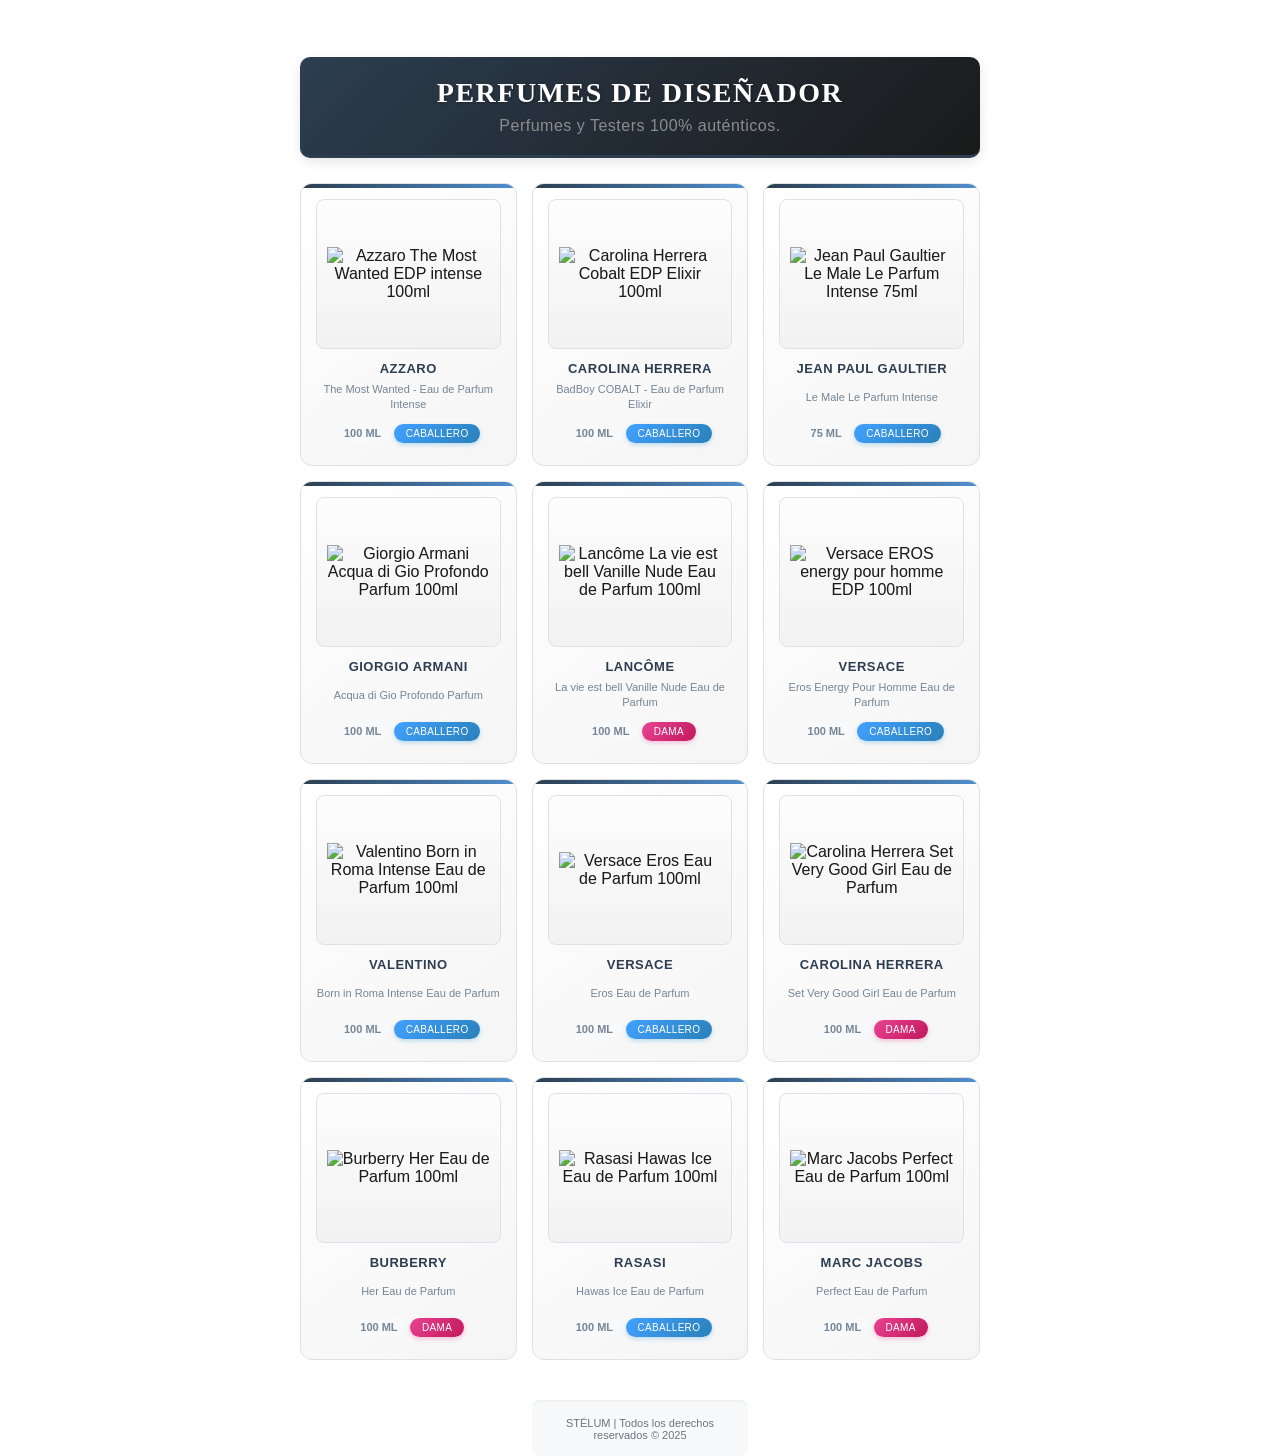
==== commit e2e60e1b: "v3" ====
--- a/index.html
+++ b/index.html
@@ -3,10 +3,10 @@
 <head>
     <meta charset="UTF-8">
     <meta name="viewport" content="width=device-width, initial-scale=1.0">
-    <title>Catálogo de Perfumes | Perfumes nuevos y testers 100% auténticos.</title>
+    <title>Catálogo de Perfumes | Los Más Vendidos</title>
     <link rel="stylesheet" href="https://cdnjs.cloudflare.com/ajax/libs/font-awesome/6.4.0/css/all.min.css">
     <style>
-        /* ===== CATÁLOGO DE PERFUMES ===== */
+        /* ===== ESTILOS PARA CATÁLOGO DE PERFUMES ===== */
         @page {
             size: A4;
             margin: 0;
@@ -16,7 +16,7 @@
             margin: 0;
             padding: 0;
             box-sizing: border-box;
-            font-family: 'Segoe UI', 'Arial', sans-serif;
+            font-family: 'Figtree', 'Arial';
         }
 
         body {
@@ -36,12 +36,12 @@
             flex-direction: column;
         }
 
-        /* HEADER MEJORADO */
+        /* HEADER 2 */
         .header {
             text-align: center;
             margin-bottom: 25px;
             padding-bottom: 15px;
-            border-bottom: 3px solid #D4AF37;
+            border-bottom: 3px solid #2C3E50;
             background: linear-gradient(135deg, #2C3E50 0%, #1A1A1A 100%);
             padding: 20px;
             border-radius: 10px;
@@ -50,7 +50,7 @@
         }
 
         .header h1 {
-            font-family: 'Montserrat', 'Poppins', serif;
+            font-family: 'Avenir';
             font-size: 28px;
             color: #FFFFFF;
             margin-bottom: 8px;
@@ -60,12 +60,12 @@
 
         .header h2 {
             font-size: 16px;
-            color: #D4AF37;
+            color: #8C8C8C;
             font-weight: 500;
             letter-spacing: 0.5px;
         }
 
-        /* GRID DE PERFUMES MEJORADO */
+        /* GRID DE PERFUMES 2 */
         .perfumes-grid {
             display: grid;
             grid-template-columns: repeat(3, 1fr);
@@ -87,7 +87,6 @@
             text-align: center;
             position: relative;
             overflow: hidden;
-            cursor: pointer;
         }
 
         .perfume-item::before {
@@ -97,25 +96,25 @@
             left: 0;
             right: 0;
             height: 4px;
-            background: linear-gradient(90deg, #D4AF37, #FFD700);
+            background: linear-gradient(90deg, #2C3E50, #508FCF);
         }
 
         .perfume-item:hover {
             transform: translateY(-8px);
             box-shadow: 0 15px 30px rgba(0, 0, 0, 0.15);
-            border-color: #D4AF37;
-        }
-
-        /* BOTÓN VER MÁS (aparece en hover) */
-        .ver-mas-btn {
+            border-color: #2C3E50;
+        }
+
+        /* BOTÓN WHATSAPP HOVER */
+        .whatsapp-btn-hover {
             position: absolute;
             top: 50%;
             left: 50%;
             transform: translate(-50%, -50%) scale(0.9);
-            background: rgba(44, 62, 80, 0.95);
+            background: linear-gradient(135deg, #25D366, #128C7E);
             color: white;
             border: none;
-            padding: 12px 24px;
+            padding: 14px 28px;
             border-radius: 25px;
             font-weight: 600;
             font-size: 14px;
@@ -125,11 +124,20 @@
             z-index: 10;
             display: flex;
             align-items: center;
-            gap: 8px;
-            box-shadow: 0 4px 15px rgba(0,0,0,0.2);
-        }
-
-        .perfume-item:hover .ver-mas-btn {
+            gap: 10px;
+            box-shadow: 0 4px 15px rgba(37, 211, 102, 0.3);
+            text-decoration: none;
+            text-align: center;
+            white-space: nowrap;
+        }
+
+        .whatsapp-btn-hover:hover {
+            background: linear-gradient(135deg, #1da851, #0e7c5a);
+            transform: translate(-50%, -50%) scale(1);
+            box-shadow: 0 6px 20px rgba(37, 211, 102, 0.4);
+        }
+
+        .perfume-item:hover .whatsapp-btn-hover {
             opacity: 1;
             transform: translate(-50%, -50%) scale(1);
         }
@@ -137,7 +145,7 @@
         .perfume-imagen {
             width: 100%;
             height: 150px;
-            background: linear-gradient(145deg, #f8f9fa, #e9ecef);
+            background: linear-gradient(180deg, #FDFDFD, #F2F2F2);
             display: flex;
             align-items: center;
             justify-content: center;
@@ -152,15 +160,15 @@
 
         .perfume-item:hover .perfume-imagen {
             background: linear-gradient(145deg, #ffffff, #f8f9fa);
-            border-color: #D4AF37;
+            border-color: #000;
             filter: brightness(0.9);
         }
 
         .perfume-imagen img {
-            max-width: 85%;
-            max-height: 85%;
+            max-width: 100%;
+            max-height: 100%;
             object-fit: contain;
-            filter: drop-shadow(2px 2px 4px rgba(0,0,0,0.1));
+            filter: drop-shadow(0px 0px 0px rgba(0,0,0,0.1));
             transition: all 0.3s ease;
         }
 
@@ -190,7 +198,7 @@
             transform: translateX(-50%);
             width: 25px;
             height: 15px;
-            background: #D4AF37;
+            background: #2C3E50;
             border-radius: 4px 4px 0 0;
         }
 
@@ -238,10 +246,10 @@
         }
 
         .nombre {
-            font-size: 12px;
-            color: #E74C3C;
+            font-size: 11px;
+            color: #758696;
             margin-bottom: 6px;
-            font-weight: 600;
+            font-weight: 400;
             min-height: 32px;
             display: flex;
             align-items: center;
@@ -251,7 +259,7 @@
 
         .mililitros {
             font-size: 11px;
-            color: #495057;
+            color: #758696;
             font-weight: bold;
             background: #f8f9fa;
             padding: 3px 8px;
@@ -267,13 +275,13 @@
             padding: 4px 12px;
             border-radius: 15px;
             margin-top: 5px;
-            font-weight: 600;
+            font-weight: 300;
             letter-spacing: 0.3px;
             text-transform: uppercase;
         }
 
         .hombre {
-            background: linear-gradient(135deg, #3498db, #2980b9);
+            background: linear-gradient(135deg, #42A1FF, #2980b9);
             color: white;
             box-shadow: 0 2px 4px rgba(52, 152, 219, 0.3);
         }
@@ -290,159 +298,11 @@
             box-shadow: 0 2px 4px rgba(39, 174, 96, 0.3);
         }
 
-        /* MODAL ESTILOS */
-        .modal {
-            display: none;
-            position: fixed;
-            top: 0;
-            left: 0;
-            width: 100%;
-            height: 100%;
-            background-color: rgba(0, 0, 0, 0.7);
-            z-index: 1000;
-            justify-content: center;
-            align-items: center;
-            animation: fadeIn 0.3s ease;
-        }
-
-        @keyframes fadeIn {
-            from { opacity: 0; }
-            to { opacity: 1; }
-        }
-
-        .modal-content {
-            background: white;
-            padding: 30px;
-            border-radius: 15px;
-            width: 90%;
-            max-width: 500px;
-            box-shadow: 0 20px 40px rgba(0,0,0,0.3);
-            position: relative;
-            animation: slideUp 0.4s ease;
-        }
-
-        @keyframes slideUp {
-            from { transform: translateY(50px); opacity: 0; }
-            to { transform: translateY(0); opacity: 1; }
-        }
-
-        .close-modal {
-            position: absolute;
-            top: 15px;
-            right: 20px;
-            font-size: 28px;
-            cursor: pointer;
-            color: #7f8c8d;
-            transition: color 0.3s;
-        }
-
-        .close-modal:hover {
-            color: #e74c3c;
-        }
-
-        .modal-header {
-            text-align: center;
-            margin-bottom: 20px;
-            padding-bottom: 15px;
-            border-bottom: 2px solid #f1f1f1;
-        }
-
-        .modal-header h3 {
-            color: #2C3E50;
-            font-size: 24px;
-            margin-bottom: 8px;
-        }
-
-        .modal-body {
-            margin-bottom: 25px;
-        }
-
-        .perfume-details {
-            display: flex;
-            align-items: center;
-            gap: 20px;
-            margin-bottom: 25px;
-            padding: 20px;
-            background: #f8f9fa;
-            border-radius: 10px;
-        }
-
-        .modal-image {
-            width: 100px;
-            height: 150px;
-            background: linear-gradient(145deg, #f1f1f1, #e1e1e1);
-            border-radius: 8px;
-            display: flex;
-            align-items: center;
-            justify-content: center;
-        }
-
-        .modal-info h4 {
-            color: #2C3E50;
-            font-size: 18px;
-            margin-bottom: 5px;
-        }
-
-        .modal-info .marca-modal {
-            color: #7f8c8d;
-            font-size: 14px;
-            margin-bottom: 8px;
-        }
-
-        .modal-info .ml-modal {
-            background: #D4AF37;
-            color: white;
-            padding: 4px 12px;
-            border-radius: 12px;
-            font-weight: bold;
-            font-size: 12px;
-            display: inline-block;
-        }
-
-        /* BOTÓN WHATSAPP */
-        .whatsapp-btn {
-            display: flex;
-            align-items: center;
-            justify-content: center;
-            gap: 12px;
-            background: linear-gradient(135deg, #25D366, #128C7E);
-            color: white;
-            border: none;
-            padding: 16px 30px;
-            border-radius: 12px;
-            font-size: 18px;
-            font-weight: 600;
-            cursor: pointer;
-            width: 100%;
-            transition: all 0.3s ease;
-            box-shadow: 0 4px 15px rgba(37, 211, 102, 0.3);
-            text-decoration: none;
-            text-align: center;
-        }
-
-        .whatsapp-btn:hover {
-            background: linear-gradient(135deg, #1da851, #0e7c5a);
-            transform: translateY(-3px);
-            box-shadow: 0 6px 20px rgba(37, 211, 102, 0.4);
-        }
-
-        .whatsapp-btn:active {
-            transform: translateY(-1px);
-        }
-
-        .whatsapp-icon {
-            font-size: 24px;
-        }
-
-        .whatsapp-text {
-            flex-grow: 1;
-        }
-
         /* FOOTER */
         .footer {
             text-align: center;
-            margin-top: 20px;
-            padding-top: 15px;
+            margin-top: 25px;
+            padding-top: 25px;
             border-top: 2px solid #f1f1f1;
             font-size: 11px;
             color: #6c757d;
@@ -473,17 +333,6 @@
             gap: 10px;
         }
 
-        .btn-imprimir {
-            background: linear-gradient(135deg, #2C3E50, #4A6572);
-            color: white;
-        }
-
-        .btn-imprimir:hover {
-            background: linear-gradient(135deg, #1A252F, #34495E);
-            transform: translateY(-2px);
-            box-shadow: 0 4px 8px rgba(44, 62, 80, 0.2);
-        }
-
         /* ===== RESPONSIVE DESIGN ===== */
         @media (max-width: 1200px) {
             body {
@@ -521,20 +370,9 @@
                 padding: 12px;
             }
             
-            .ver-mas-btn {
-                padding: 10px 18px;
-                font-size: 12px;
-            }
-            
-            .modal-content {
-                width: 95%;
-                padding: 20px;
-            }
-            
-            .perfume-details {
-                flex-direction: column;
-                text-align: center;
-                gap: 15px;
+            .whatsapp-btn-hover {
+                padding: 12px 20px;
+                font-size: 13px;
             }
         }
 
@@ -551,9 +389,9 @@
                 font-size: 20px;
             }
             
-            .whatsapp-btn {
-                padding: 14px 20px;
-                font-size: 16px;
+            .whatsapp-btn-hover {
+                padding: 10px 16px;
+                font-size: 12px;
             }
         }
 
@@ -575,7 +413,7 @@
                 transform: none;
             }
             
-            .ver-mas-btn {
+            .whatsapp-btn-hover {
                 display: none !important;
             }
             
@@ -585,7 +423,7 @@
                 border-bottom: 2px solid black;
             }
             
-            .modal, .acciones, .footer {
+            .acciones, .footer {
                 display: none !important;
             }
         }
@@ -594,395 +432,279 @@
 <body>
     <div class="catalogo-container">
         <div class="header">
-            <h1>CATÁLOGO DE PERFUMES DE DISEÑADOR</h1>
-            <h2>LOS MÁS VENDIDOS - EDICIÓN EXCLUSIVA</h2>
+            <h1>PERFUMES DE DISEÑADOR</h1>
+            <h2>Perfumes y Testers 100% auténticos.</h2>
         </div>
         
         <div class="perfumes-grid">
             <!-- Perfume 1 -->
-            <div class="perfume-item" data-perfume="INVICTUS" data-marca="PACO RABANNE" data-ml="100" data-genero="hombre">
-                <div class="perfume-imagen">
-                    <div class="imagen-placeholder">
-                        <div class="botella-estilizada">
-                            <div class="tapón"></div>
-                            <div class="cuerpo"></div>
-                            <div class="base"></div>
-                        </div>
-                        <div class="texto-placeholder">Imagen del producto</div>
-                    </div>
-                </div>
-                <button class="ver-mas-btn">
-                    <i class="fas fa-info-circle"></i> Ver detalles
-                </button>
-                <div class="perfume-info">
-                    <div class="marca">PACO RABANNE</div>
-                    <div class="nombre">INVICTUS</div>
-                    <div class="mililitros">100 ML</div>
-                    <div class="genero hombre">CABALLERO</div>
-                </div>
-            </div>
+            <div class="perfume-item" data-perfume="The Most Wanted EDP intense" data-marca="AZZARO" data-ml="100" data-genero="hombre">
+    <div class="perfume-imagen">
+        <!-- IMAGEN -->
+        <img src="https://drive.google.com/thumbnail?id=1uOqVpjH16ZkeMVpLsi7VFxn5np3Lvkrs" alt="Azzaro The Most Wanted EDP intense 100ml" class="imagen-real">
+    </div>
+    <a class="whatsapp-btn-hover" id="whatsappBtn1" target="_blank">
+        <i class="fab fa-whatsapp"></i> Me interesa
+    </a>
+    <div class="perfume-info">
+        <div class="marca">AZZARO</div>
+        <div class="nombre">The Most Wanted - Eau de Parfum Intense</div>
+        <div class="mililitros">100 ML</div>
+        <div class="genero hombre">CABALLERO</div>
+    </div>
+</div>
             
             <!-- Perfume 2 -->
-            <div class="perfume-item" data-perfume="ONE MILLION PRIVÉ" data-marca="PACO RABANNE" data-ml="100" data-genero="hombre">
-                <div class="perfume-imagen">
-                    <div class="imagen-placeholder">
-                        <div class="botella-estilizada">
-                            <div class="tapón"></div>
-                            <div class="cuerpo"></div>
-                            <div class="base"></div>
-                        </div>
-                        <div class="texto-placeholder">Imagen del producto</div>
-                    </div>
-                </div>
-                <button class="ver-mas-btn">
-                    <i class="fas fa-info-circle"></i> Ver detalles
-                </button>
-                <div class="perfume-info">
-                    <div class="marca">PACO RABANNE</div>
-                    <div class="nombre">ONE MILLION PRIVÉ</div>
-                    <div class="mililitros">100 ML</div>
-                    <div class="genero hombre">CABALLERO</div>
-                </div>
+            <div class="perfume-item" data-perfume="BAD BOY" data-marca="Caronlina Herrera" data-ml="100" data-genero="hombre">
+    <div class="perfume-imagen">
+        <!-- IMAGEN -->
+        <img src="https://drive.google.com/thumbnail?id=1Fu7gPkC9M1UUgAMVqgks8wkl-ft_ABPe" alt="Carolina Herrera Cobalt EDP Elixir 100ml" class="imagen-real">
+    </div>
+    <a class="whatsapp-btn-hover" id="whatsappBtn1" target="_blank">
+        <i class="fab fa-whatsapp"></i> Me interesa
+    </a>
+    <div class="perfume-info">
+        <div class="marca">Carolina Herrera</div>
+        <div class="nombre">BadBoy COBALT - Eau de Parfum Elixir</div>
+        <div class="mililitros">100 ML</div>
+        <div class="genero hombre">CABALLERO</div>
+    </div>
             </div>
             
             <!-- Perfume 3 -->
-            <div class="perfume-item" data-perfume="ONE MILLION" data-marca="PACO RABANNE" data-ml="100" data-genero="hombre">
-                <div class="perfume-imagen">
-                    <div class="imagen-placeholder">
-                        <div class="botella-estilizada">
-                            <div class="tapón"></div>
-                            <div class="cuerpo"></div>
-                            <div class="base"></div>
-                        </div>
-                        <div class="texto-placeholder">Imagen del producto</div>
-                    </div>
-                </div>
-                <button class="ver-mas-btn">
-                    <i class="fas fa-info-circle"></i> Ver detalles
-                </button>
-                <div class="perfume-info">
-                    <div class="marca">PACO RABANNE</div>
-                    <div class="nombre">ONE MILLION</div>
-                    <div class="mililitros">100 ML</div>
-                    <div class="genero hombre">CABALLERO</div>
-                </div>
+           <div class="perfume-item" data-perfume="Jean Paul Gaultier Le Male Le Parfum Intense" data-marca="Jean Paul Gaultier" data-ml="75" data-genero="hombre">
+    <div class="perfume-imagen">
+        <!-- IMAGEN -->
+        <img src="https://drive.google.com/thumbnail?id=16Oee1z193JOYrGspKZCBTVHncL-nWY_R" alt="Jean Paul Gaultier Le Male Le Parfum Intense 75ml" class="imagen-real">
+    </div>
+    <a class="whatsapp-btn-hover" id="whatsappBtn1" target="_blank">
+        <i class="fab fa-whatsapp"></i> Me interesa
+    </a>
+    <div class="perfume-info">
+        <div class="marca">Jean Paul Gaultier</div>
+        <div class="nombre">Le Male Le Parfum Intense</div>
+        <div class="mililitros">75 ML</div>
+        <div class="genero hombre">CABALLERO</div>
+    </div>
             </div>
             
             <!-- Perfume 4 -->
-            <div class="perfume-item" data-perfume="PURE XS" data-marca="PACO RABANNE" data-ml="100" data-genero="mujer">
-                <div class="perfume-imagen">
-                    <div class="imagen-placeholder">
-                        <div class="botella-estilizada">
-                            <div class="tapón"></div>
-                            <div class="cuerpo"></div>
-                            <div class="base"></div>
-                        </div>
-                        <div class="texto-placeholder">Imagen del producto</div>
-                    </div>
-                </div>
-                <button class="ver-mas-btn">
-                    <i class="fas fa-info-circle"></i> Ver detalles
-                </button>
-                <div class="perfume-info">
-                    <div class="marca">PACO RABANNE</div>
-                    <div class="nombre">PURE XS</div>
-                    <div class="mililitros">100 ML</div>
-                    <div class="genero mujer">DAMA</div>
-                </div>
+           <div class="perfume-item" data-perfume="Acqua di Gio Profondo Parfum" data-marca="Giorgio Armani" data-ml="100" data-genero="hombre">
+    <div class="perfume-imagen">
+        <!-- IMAGEN -->
+        <img src="https://drive.google.com/thumbnail?id=16ZUR4Wvsg-UE_XRK6VqIGHs8xZnEREOf" alt="Giorgio Armani Acqua di Gio Profondo Parfum 100ml" class="imagen-real">
+    </div>
+    <a class="whatsapp-btn-hover" id="whatsappBtn1" target="_blank">
+        <i class="fab fa-whatsapp"></i> Me interesa
+    </a>
+    <div class="perfume-info">
+        <div class="marca">Giorgio Armani</div>
+        <div class="nombre">Acqua di Gio Profondo Parfum</div>
+        <div class="mililitros">100 ML</div>
+        <div class="genero hombre">CABALLERO</div>
+    </div>
             </div>
             
             <!-- Perfume 5 -->
-            <div class="perfume-item" data-perfume="ONE MILLION LUCKY" data-marca="PACO RABANNE" data-ml="100" data-genero="hombre">
-                <div class="perfume-imagen">
-                    <div class="imagen-placeholder">
-                        <div class="botella-estilizada">
-                            <div class="tapón"></div>
-                            <div class="cuerpo"></div>
-                            <div class="base"></div>
-                        </div>
-                        <div class="texto-placeholder">Imagen del producto</div>
-                    </div>
-                </div>
-                <button class="ver-mas-btn">
-                    <i class="fas fa-info-circle"></i> Ver detalles
-                </button>
-                <div class="perfume-info">
-                    <div class="marca">PACO RABANNE</div>
-                    <div class="nombre">ONE MILLION LUCKY</div>
-                    <div class="mililitros">100 ML</div>
-                    <div class="genero hombre">CABALLERO</div>
-                </div>
+           <div class="perfume-item" data-perfume="Acqua di Gio Profondo Parfum" data-marca="Giorgio Armani" data-ml="100" data-genero="mujer">
+    <div class="perfume-imagen">
+        <!-- IMAGEN -->
+        <img src="https://drive.google.com/thumbnail?id=1Phb7yd6zNCOa1HVZS12orN6rqc3byOOG" alt="Lancôme La vie est bell Vanille Nude Eau de Parfum 100ml" class="imagen-real">
+    </div>
+    <a class="whatsapp-btn-hover" id="whatsappBtn1" target="_blank">
+        <i class="fab fa-whatsapp"></i> Me interesa
+    </a>
+    <div class="perfume-info">
+        <div class="marca">Lancôme</div>
+        <div class="nombre">La vie est bell Vanille Nude Eau de Parfum</div>
+        <div class="mililitros">100 ML</div>
+        <div class="genero mujer">DAMA</div>
+    </div>
             </div>
             
             <!-- Perfume 6 -->
-            <div class="perfume-item" data-perfume="INVICTUS INTENSE" data-marca="PACO RABANNE" data-ml="100" data-genero="hombre">
-                <div class="perfume-imagen">
-                    <div class="imagen-placeholder">
-                        <div class="botella-estilizada">
-                            <div class="tapón"></div>
-                            <div class="cuerpo"></div>
-                            <div class="base"></div>
-                        </div>
-                        <div class="texto-placeholder">Imagen del producto</div>
-                    </div>
-                </div>
-                <button class="ver-mas-btn">
-                    <i class="fas fa-info-circle"></i> Ver detalles
-                </button>
-                <div class="perfume-info">
-                    <div class="marca">PACO RABANNE</div>
-                    <div class="nombre">INVICTUS INTENSE</div>
-                    <div class="mililitros">100 ML</div>
-                    <div class="genero hombre">CABALLERO</div>
-                </div>
+            <div class="perfume-item" data-perfume="Versace EROS energy pour homme EDP" data-marca="VERSACE" data-ml="100" data-genero="hombre">
+    <div class="perfume-imagen">
+        <!-- IMAGEN -->
+        <img src="https://drive.google.com/thumbnail?id=1G6ZgBKXHUsME65dr-bAAXXHzVBHzIvKX" alt="Versace EROS energy pour homme EDP 100ml" class="imagen-real">
+    </div>
+    <a class="whatsapp-btn-hover" id="whatsappBtn1" target="_blank">
+        <i class="fab fa-whatsapp"></i> Me interesa
+    </a>
+    <div class="perfume-info">
+        <div class="marca">VERSACE</div>
+        <div class="nombre">Eros Energy Pour Homme Eau de Parfum</div>
+        <div class="mililitros">100 ML</div>
+        <div class="genero hombre">CABALLERO</div>
+    </div>
             </div>
             
             <!-- Perfume 7 -->
-            <div class="perfume-item" data-perfume="BLACK XS L'EXCÈS" data-marca="PACO RABANNE" data-ml="100" data-genero="hombre">
-                <div class="perfume-imagen">
-                    <div class="imagen-placeholder">
-                        <div class="botella-estilizada">
-                            <div class="tapón"></div>
-                            <div class="cuerpo"></div>
-                            <div class="base"></div>
-                        </div>
-                        <div class="texto-placeholder">Imagen del producto</div>
-                    </div>
-                </div>
-                <button class="ver-mas-btn">
-                    <i class="fas fa-info-circle"></i> Ver detalles
-                </button>
-                <div class="perfume-info">
-                    <div class="marca">PACO RABANNE</div>
-                    <div class="nombre">BLACK XS L'EXCÈS</div>
-                    <div class="mililitros">100 ML</div>
-                    <div class="genero hombre">CABALLERO</div>
-                </div>
+            <div class="perfume-item" data-perfume="Valentino Born in Roma Intense Eau de Parfum" data-marca="Valentino" data-ml="100" data-genero="hombre">
+    <div class="perfume-imagen">
+        <!-- IMAGEN -->
+        <img src="https://drive.google.com/thumbnail?id=10hiIaJ58fjVIrffHDHGMJAWkOdVleOU9" alt="Valentino Born in Roma Intense Eau de Parfum 100ml" class="imagen-real">
+    </div>
+    <a class="whatsapp-btn-hover" id="whatsappBtn1" target="_blank">
+        <i class="fab fa-whatsapp"></i> Me interesa
+    </a>
+    <div class="perfume-info">
+        <div class="marca">Valentino</div>
+        <div class="nombre">Born in Roma Intense Eau de Parfum</div>
+        <div class="mililitros">100 ML</div>
+        <div class="genero hombre">CABALLERO</div>
+    </div>
             </div>
             
             <!-- Perfume 8 -->
-            <div class="perfume-item" data-perfume="BLACK XS L'APHRODISIAQUE" data-marca="PACO RABANNE" data-ml="100" data-genero="mujer">
-                <div class="perfume-imagen">
-                    <div class="imagen-placeholder">
-                        <div class="botella-estilizada">
-                            <div class="tapón"></div>
-                            <div class="cuerpo"></div>
-                            <div class="base"></div>
-                        </div>
-                        <div class="texto-placeholder">Imagen del producto</div>
-                    </div>
-                </div>
-                <button class="ver-mas-btn">
-                    <i class="fas fa-info-circle"></i> Ver detalles
-                </button>
-                <div class="perfume-info">
-                    <div class="marca">PACO RABANNE</div>
-                    <div class="nombre">BLACK XS L'APHRODISIAQUE</div>
-                    <div class="mililitros">100 ML</div>
-                    <div class="genero mujer">DAMA</div>
-                </div>
+            <div class="perfume-item" data-perfume="Versace Eros Eau de Parfum" data-marca="Versace" data-ml="100" data-genero="hombre">
+    <div class="perfume-imagen">
+        <!-- IMAGEN -->
+        <img src="https://drive.google.com/thumbnail?id=1GEFKFSp86l6R1WmoEjzRlfQzIgP7UQub" alt="Versace Eros Eau de Parfum 100ml" class="imagen-real">
+    </div>
+    <a class="whatsapp-btn-hover" id="whatsappBtn1" target="_blank">
+        <i class="fab fa-whatsapp"></i> Me interesa
+    </a>
+    <div class="perfume-info">
+        <div class="marca">Versace</div>
+        <div class="nombre">Eros Eau de Parfum</div>
+        <div class="mililitros">100 ML</div>
+        <div class="genero hombre">CABALLERO</div>
+    </div>
             </div>
             
             <!-- Perfume 9 -->
-            <div class="perfume-item" data-perfume="BLACK XS" data-marca="PACO RABANNE" data-ml="100" data-genero="hombre">
-                <div class="perfume-imagen">
-                    <div class="imagen-placeholder">
-                        <div class="botella-estilizada">
-                            <div class="tapón"></div>
-                            <div class="cuerpo"></div>
-                            <div class="base"></div>
-                        </div>
-                        <div class="texto-placeholder">Imagen del producto</div>
-                    </div>
-                </div>
-                <button class="ver-mas-btn">
-                    <i class="fas fa-info-circle"></i> Ver detalles
-                </button>
-                <div class="perfume-info">
-                    <div class="marca">PACO RABANNE</div>
-                    <div class="nombre">BLACK XS</div>
-                    <div class="mililitros">100 ML</div>
-                    <div class="genero hombre">CABALLERO</div>
-                </div>
+            <div class="perfume-item" data-perfume="Carolina Herrera Set Very Good Girl Eau de Parfum" data-marca="Carolina Herrera" data-ml="100" data-genero="mujer">
+    <div class="perfume-imagen">
+        <!-- IMAGEN -->
+        <img src="https://drive.google.com/thumbnail?id=18Pj2LeFxPBnFSSbiBZ0byZKV-HBmL9Hx" alt="Carolina Herrera Set Very Good Girl Eau de Parfum" class="imagen-real">
+    </div>
+    <a class="whatsapp-btn-hover" id="whatsappBtn1" target="_blank">
+        <i class="fab fa-whatsapp"></i> Me interesa
+    </a>
+    <div class="perfume-info">
+        <div class="marca">Carolina Herrera</div>
+        <div class="nombre">Set Very Good Girl Eau de Parfum</div>
+        <div class="mililitros">100 ML</div>
+        <div class="genero mujer">DAMA</div>
+    </div>
             </div>
             
             <!-- Perfume 10 -->
-            <div class="perfume-item" data-perfume="SAUVAGE" data-marca="DIOR" data-ml="100" data-genero="hombre">
-                <div class="perfume-imagen">
-                    <div class="imagen-placeholder">
-                        <div class="botella-estilizada">
-                            <div class="tapón"></div>
-                            <div class="cuerpo"></div>
-                            <div class="base"></div>
-                        </div>
-                        <div class="texto-placeholder">Imagen del producto</div>
-                    </div>
-                </div>
-                <button class="ver-mas-btn">
-                    <i class="fas fa-info-circle"></i> Ver detalles
-                </button>
-                <div class="perfume-info">
-                    <div class="marca">DIOR</div>
-                    <div class="nombre">SAUVAGE</div>
-                    <div class="mililitros">100 ML</div>
-                    <div class="genero hombre">CABALLERO</div>
-                </div>
+            <div class="perfume-item" data-perfume="Burberry Her Eau de Parfum" data-marca="Burberry" data-ml="100" data-genero="mujer">
+    <div class="perfume-imagen">
+        <!-- IMAGEN -->
+        <img src="https://drive.google.com/thumbnail?id=1by2PtoddHROl_xZcaJISK5KqyaYC4w2u" alt="Burberry Her Eau de Parfum 100ml" class="imagen-real">
+    </div>
+    <a class="whatsapp-btn-hover" id="whatsappBtn1" target="_blank">
+        <i class="fab fa-whatsapp"></i> Me interesa
+    </a>
+    <div class="perfume-info">
+        <div class="marca">Burberry</div>
+        <div class="nombre">Her Eau de Parfum</div>
+        <div class="mililitros">100 ML</div>
+        <div class="genero mujer">DAMA</div>
+    </div>
             </div>
             
             <!-- Perfume 11 -->
-            <div class="perfume-item" data-perfume="N°5" data-marca="CHANEL" data-ml="100" data-genero="mujer">
-                <div class="perfume-imagen">
-                    <div class="imagen-placeholder">
-                        <div class="botella-estilizada">
-                            <div class="tapón"></div>
-                            <div class="cuerpo"></div>
-                            <div class="base"></div>
-                        </div>
-                        <div class="texto-placeholder">Imagen del producto</div>
-                    </div>
-                </div>
-                <button class="ver-mas-btn">
-                    <i class="fas fa-info-circle"></i> Ver detalles
-                </button>
-                <div class="perfume-info">
-                    <div class="marca">CHANEL</div>
-                    <div class="nombre">N°5</div>
-                    <div class="mililitros">100 ML</div>
-                    <div class="genero mujer">DAMA</div>
-                </div>
+            <div class="perfume-item" data-perfume="Rasasi Hawas Ice Eau de Parfum 100ml" data-marca="Rasasi" data-ml="100" data-genero="hombre">
+    <div class="perfume-imagen">
+        <!-- IMAGEN -->
+        <img src="https://drive.google.com/thumbnail?id=1Wwyf5ZfbKxtPMZogTmHyhhI31Htk3WzH" alt="Rasasi Hawas Ice Eau de Parfum 100ml" class="imagen-real">
+    </div>
+    <a class="whatsapp-btn-hover" id="whatsappBtn1" target="_blank">
+        <i class="fab fa-whatsapp"></i> Me interesa
+    </a>
+    <div class="perfume-info">
+        <div class="marca">Rasasi</div>
+        <div class="nombre">Hawas Ice Eau de Parfum</div>
+        <div class="mililitros">100 ML</div>
+        <div class="genero hombre">CABALLERO</div>
+    </div>
             </div>
             
             <!-- Perfume 12 -->
-            <div class="perfume-item" data-perfume="Y EAU DE PARFUM" data-marca="YVES SAINT LAURENT" data-ml="100" data-genero="hombre">
-                <div class="perfume-imagen">
-                    <div class="imagen-placeholder">
-                        <div class="botella-estilizada">
-                            <div class="tapón"></div>
-                            <div class="cuerpo"></div>
-                            <div class="base"></div>
-                        </div>
-                        <div class="texto-placeholder">Imagen del producto</div>
-                    </div>
-                </div>
-                <button class="ver-mas-btn">
-                    <i class="fas fa-info-circle"></i> Ver detalles
-                </button>
-                <div class="perfume-info">
-                    <div class="marca">YVES SAINT LAURENT</div>
-                    <div class="nombre">Y EAU DE PARFUM</div>
-                    <div class="mililitros">100 ML</div>
-                    <div class="genero hombre">CABALLERO</div>
-                </div>
-            </div>
+            <div class="perfume-item" data-perfume="Marc Jacobs Perfect Eau de Parfum" data-marca="Marc Jacobs" data-ml="100" data-genero="mujer">
+    <div class="perfume-imagen">
+        <!-- IMAGEN -->
+        <img src="https://drive.google.com/thumbnail?id=1zNE_Xv7JgB0Jh7KiO2WBmajZta9C2GmI" alt="Marc Jacobs Perfect Eau de Parfum 100ml" class="imagen-real">
+    </div>
+    <a class="whatsapp-btn-hover" id="whatsappBtn1" target="_blank">
+        <i class="fab fa-whatsapp"></i> Me interesa
+    </a>
+    <div class="perfume-info">
+        <div class="marca">Marc Jacobs</div>
+        <div class="nombre">Perfect Eau de Parfum</div>
+        <div class="mililitros">100 ML</div>
+        <div class="genero mujer">DAMA</div>
+    </div>
+            </div>
+          </br></br>
+                <!-- Footer -->
+        <div class="footer">
+            <p>STÉLUM | Todos los derechos reservados © 2025</p>
         </div>
-        
-        <!-- MODAL -->
-        <div class="modal" id="perfumeModal">
-            <div class="modal-content">
-                <span class="close-modal" id="closeModal">&times;</span>
-                
-                <div class="modal-header">
-                    <h3>Me interesa este perfume</h3>
-                    <p>Te contactaremos por WhatsApp para más detalles</p>
-                </div>
-                
-                <div class="modal-body">
-                    <div class="perfume-details">
-                        <div class="modal-image" id="modalImage">
-                            <!-- Imagen se generará dinámicamente -->
-                            <div class="botella-estilizada">
-                                <div class="tapón"></div>
-                                <div class="cuerpo"></div>
-                                <div class="base"></div>
-                            </div>
-                        </div>
-                        <div class="modal-info">
-                            <h4 id="modalPerfumeNombre">Nombre del perfume</h4>
-                            <div class="marca-modal" id="modalMarca">Marca</div>
-                            <div class="ml-modal" id="modalMl">100 ML</div>
-                        </div>
-                    </div>
-                    
-                    <a class="whatsapp-btn" id="whatsappLink" target="_blank">
-                        <i class="fab fa-whatsapp whatsapp-icon"></i>
-                        <span class="whatsapp-text">Contactar por WhatsApp</span>
-                    </a>
-                </div>
-            </div>
-        </div>
-        
-        <div class="acciones">
-            <button class="btn btn-imprimir" onclick="window.print()">
-                <i class="fas fa-print"></i> Imprimir Catálogo
-            </button>
-        </div>
-        
-        <div class="footer">
-            <p>STÉLUM | Catálogo exclusivo | Todos los derechos reservados © 2025</p>
-        </div>
     </div>
 
     <script>
-        // DATOS DE CONFIGURACIÓN
+        // CONFIGURACIÓN
         const WHATSAPP_NUMBER = "+525519187450"; // Tu número de WhatsApp
         
-        // Variables globales
-        let currentPerfume = null;
+        // Función para generar enlace de WhatsApp
+        function generarEnlaceWhatsApp(nombrePerfume) {
+            // Codificar el mensaje para URL
+            const mensaje = `Hola, me interesa el perfume "${nombrePerfume}".`;
+            const mensajeCodificado = encodeURIComponent(mensaje);
+            
+            // Crear enlace de WhatsApp
+            return `https://wa.me/${WHATSAPP_NUMBER}?text=${mensajeCodificado}`;
+        }
         
-        // Inicializar eventos
+        // Configurar todos los botones de WhatsApp
         document.addEventListener('DOMContentLoaded', function() {
-            // Configurar eventos para cada perfume
+            // Obtener todos los items de perfume
             const perfumeItems = document.querySelectorAll('.perfume-item');
             
+            // Configurar cada botón
+            perfumeItems.forEach((item, index) => {
+                const nombrePerfume = item.getAttribute('data-perfume');
+                const botonWhatsApp = document.getElementById(`whatsappBtn${index + 1}`);
+                
+                if (botonWhatsApp && nombrePerfume) {
+                    // Generar y asignar el enlace
+                    const enlaceWhatsApp = generarEnlaceWhatsApp(nombrePerfume);
+                    botonWhatsApp.href = enlaceWhatsApp;
+                    
+                    // Agregar evento para tracking (opcional)
+                    botonWhatsApp.addEventListener('click', function() {
+                        console.log(`Click en WhatsApp para: ${nombrePerfume}`);
+                        // Aquí puedes agregar Google Analytics o tracking
+                    });
+                }
+            });
+            
+            // También hacer clic en todo el item (opcional)
             perfumeItems.forEach(item => {
-                // Click en el botón "Ver detalles"
-                const btn = item.querySelector('.ver-mas-btn');
-                btn.addEventListener('click', function(e) {
-                    e.stopPropagation();
-                    openModal(item);
-                });
-                
-                // Click en todo el item (para UX mejorada)
                 item.addEventListener('click', function(e) {
-                    if (!e.target.closest('.ver-mas-btn')) {
-                        openModal(item);
+                    // Si no se hizo clic en el botón de WhatsApp
+                    if (!e.target.closest('.whatsapp-btn-hover')) {
+                        const nombrePerfume = this.getAttribute('data-perfume');
+                        const enlaceWhatsApp = generarEnlaceWhatsApp(nombrePerfume);
+                        window.open(enlaceWhatsApp, '_blank');
                     }
                 });
             });
             
-            // Cerrar modal con el botón X
-            document.getElementById('closeModal').addEventListener('click', closeModal);
-            
-            // Cerrar modal al hacer clic fuera
-            document.getElementById('perfumeModal').addEventListener('click', function(e) {
-                if (e.target === this) {
-                    closeModal();
-                }
-            });
-            
-            // Cerrar modal con tecla ESC
-            document.addEventListener('keydown', function(e) {
-                if (e.key === 'Escape') {
-                    closeModal();
-                }
-            });
-            
-            console.log('✅ Catálogo con WhatsApp integrado cargado correctamente');
+            console.log('✅ Catálogo con WhatsApp directo configurado');
+            console.log(`📱 Número configurado: ${WHATSAPP_NUMBER}`);
         });
         
-        // Función para abrir el modal
-        function openModal(perfumeElement) {
-            currentPerfume = {
-                nombre: perfumeElement.getAttribute('data-perfume'),
-                marca: perfumeElement.getAttribute('data-marca'),
-                ml: perfumeElement.getAttribute('data-ml'),
-                genero: perfumeElement.getAttribute('data-genero')
-            };
-            
-            // Actualizar contenido del modal
-            document.getElementById('modalPerfumeNombre').textContent = currentPerfume.nombre;
-            document.getElementById('modalMarca').textContent = currentPerfume.marca;
-            document.getElementById('modalMl').textContent = currentPerfume.ml + ' ML';
-            
-            // Generar enlace de WhatsApp
-            const mensaje = `Hola, me interesa el perfume "${currentPerfume.nombre}" de ${currentPerfume+        // Función para abrir WhatsApp (se puede llamar desde otros lugares)
+        function contactarWhatsApp(nombrePerfume) {
+            const enlace = generarEnlaceWhatsApp(nombrePerfume);
+            window.open(enlace, '_blank');
+        }
+    </script>
+</body>
+</html>
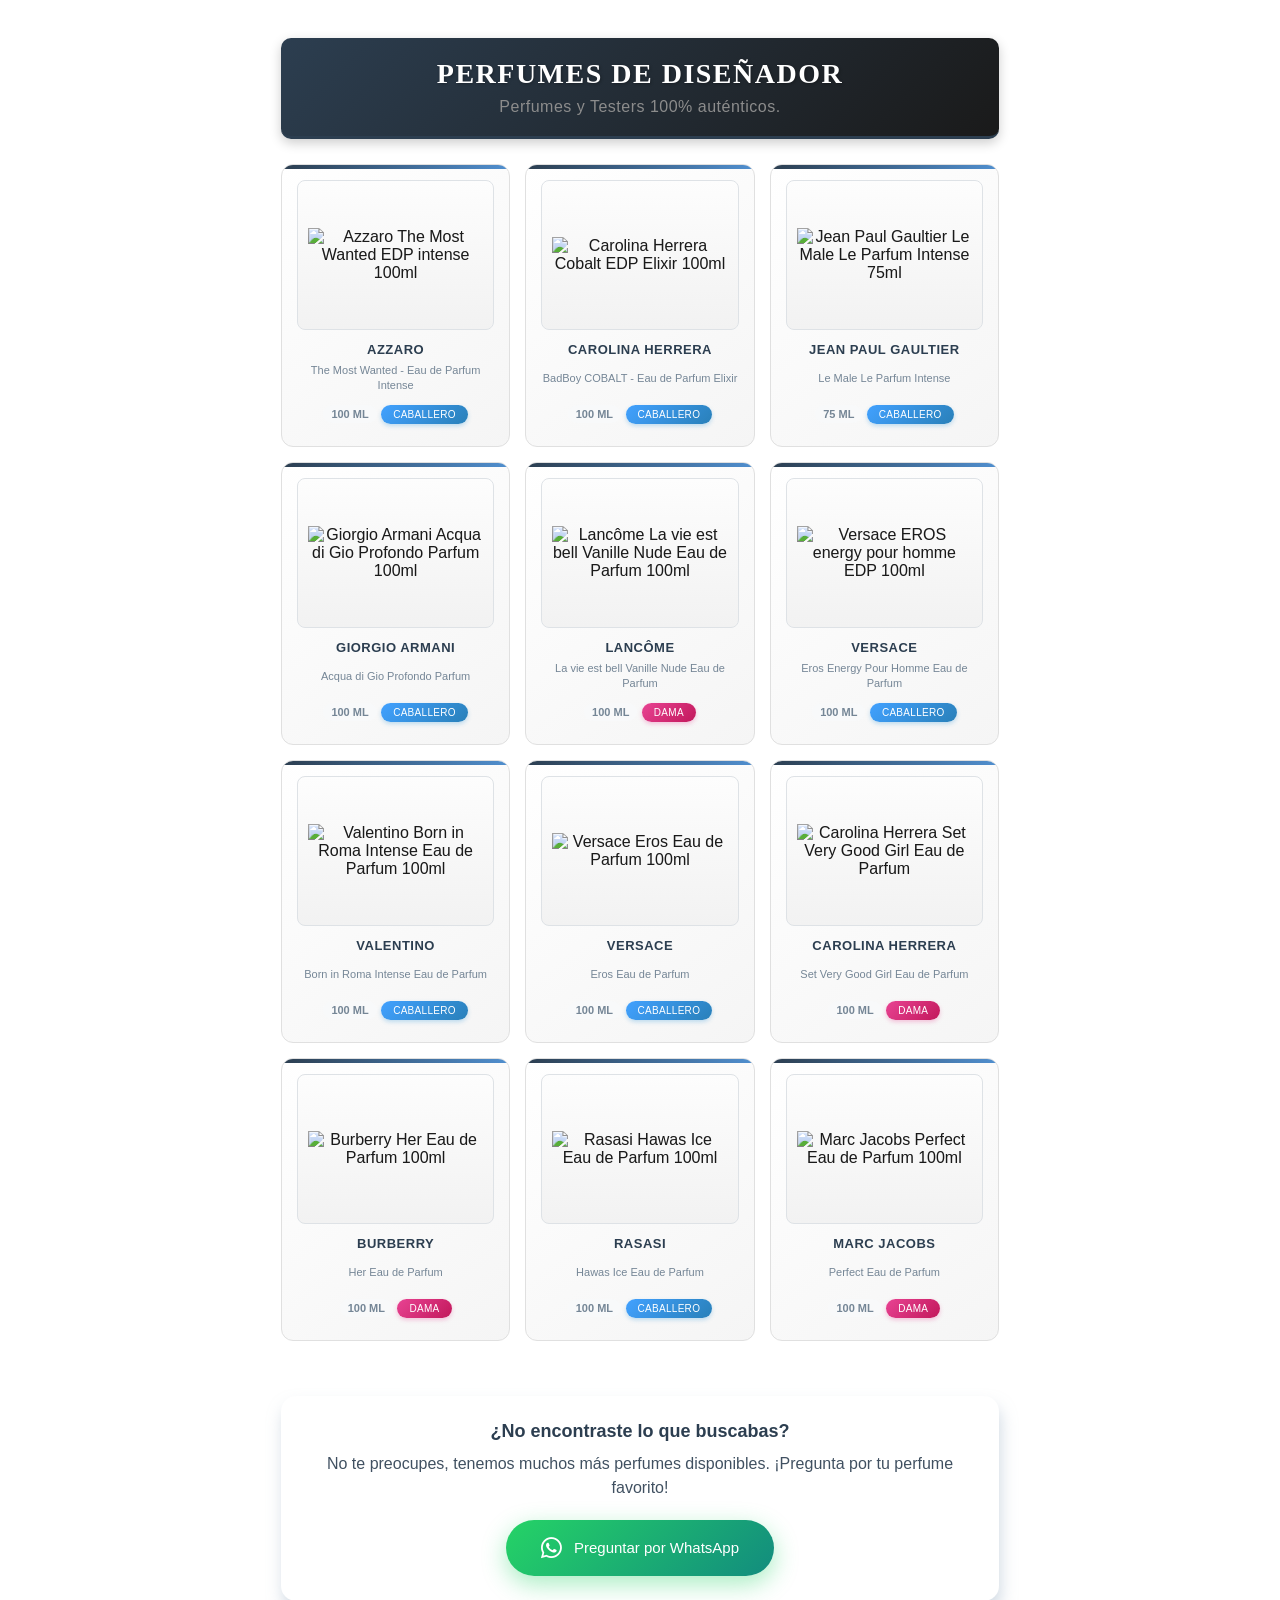
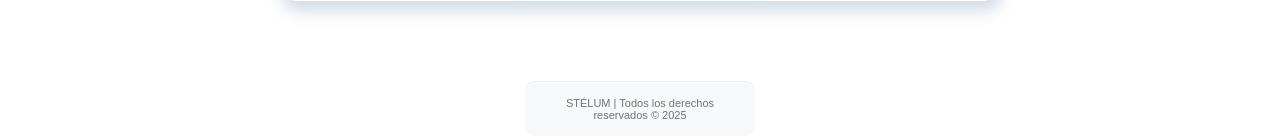
==== commit 95886b39: "v4" ====
--- a/index.html
+++ b/index.html
@@ -3,12 +3,12 @@
 <head>
     <meta charset="UTF-8">
     <meta name="viewport" content="width=device-width, initial-scale=1.0">
-    <title>Catálogo de Perfumes | Los Más Vendidos</title>
+    <title>STÉLUM | Catálogo de Perfumes</title>
     <link rel="stylesheet" href="https://cdnjs.cloudflare.com/ajax/libs/font-awesome/6.4.0/css/all.min.css">
     <style>
         /* ===== ESTILOS PARA CATÁLOGO DE PERFUMES ===== */
         @page {
-            size: A4;
+            size: A3;
             margin: 0;
         }
 
@@ -21,9 +21,9 @@
 
         body {
             width: 210mm;
-            height: 297mm;
+            height: 397mm;
             margin: 0 auto;
-            padding: 15mm;
+            padding: 10mm;
             background-color: #ffffff;
             color: #1A1A1A;
             min-height: 100vh;
@@ -46,7 +46,7 @@
             padding: 20px;
             border-radius: 10px;
             color: white;
-            box-shadow: 0 4px 12px rgba(0,0,0,0.1);
+            box-shadow: 0 4px 12px rgba(0,0,0,0.2);
         }
 
         .header h1 {
@@ -125,7 +125,7 @@
             display: flex;
             align-items: center;
             gap: 10px;
-            box-shadow: 0 4px 15px rgba(37, 211, 102, 0.3);
+            box-shadow: 0 4px 15px rgba(37, 211, 102, 0.5);
             text-decoration: none;
             text-align: center;
             white-space: nowrap;
@@ -298,17 +298,97 @@
             box-shadow: 0 2px 4px rgba(39, 174, 96, 0.3);
         }
 
+      
+       /* ===== BANNER CTA FLOTANTE ===== */
+        .cta-banner {
+            background: url('https://drive.google.com/thumbnail?id=1hn0qCCRnzhO0t7St5rZcDH9vNeYcd04k') center/cover no-repeat;
+    border-radius: 15px;
+    padding: 25px;
+    margin: 40px 0;
+    text-align: center;
+    color: #2C3E50;
+    box-shadow: 2px 10px 15px rgba(168, 186, 203, 0.5);
+    border: 0px solid rgba(255, 255, 255, 0.2);
+    /* max-width: 900px; ELIMINAR solo si se usa el pinchi grid */
+    width: 100%; /* Ocupa todo el ancho disponible del contenedor */
+    position: relative;
+    overflow: hidden;
+    box-sizing: border-box;
+    /* Añadido para alineación con grid */
+    grid-column: 1 / -1; /* Ocupa todas las columnas del grid */
+        }
+
+        .cta-banner::before {
+            content: '';
+            position: absolute;
+            top: 0;
+            left: 0;
+            right: 0;
+            bottom: 0;
+            background: radial-gradient(circle at 30% 20%, rgba(255,255,255,0.1) 1px, transparent 1px);
+            background-size: 40px 40px;
+            opacity: 0.5;
+        }
+
+        .cta-content {
+            position: relative;
+            z-index: 2;
+        }
+
+        .cta-title {
+            font-size: 18px;
+            font-weight: 600;
+            margin-bottom: 10px;
+            color: #2C3E50;
+        }
+
+        .cta-subtitle {
+            font-size: 16px;
+            margin-bottom: 20px;
+            opacity: 0.9;
+            line-height: 1.5;
+        }
+
+        .cta-whatsapp-btn {
+            display: inline-flex;
+            align-items: center;
+            justify-content: center;
+            gap: 12px;
+            background: linear-gradient(135deg, #25D366, #128C7E);
+            color: white;
+            border: none;
+            padding: 16px 35px;
+            border-radius: 50px;
+            font-size: 15px;
+            font-weight: 500;
+            cursor: pointer;
+            transition: all 0.3s ease;
+            box-shadow: 0 8px 25px rgba(37, 211, 102, 0.4);
+            text-decoration: none;
+        }
+
+        .cta-whatsapp-btn:hover {
+            background: linear-gradient(135deg, #1da851, #0e7c5a);
+            transform: translateY(-3px);
+            box-shadow: 0 12px 30px rgba(37, 211, 102, 0.5);
+        }
+
+        .cta-icon {
+            font-size: 24px;
+        }
+      
         /* FOOTER */
         .footer {
+            display: grid;
             text-align: center;
             margin-top: 25px;
             padding-top: 25px;
-            border-top: 2px solid #f1f1f1;
+            border-top: 1px solid #f1f1f1;
             font-size: 11px;
             color: #6c757d;
             background: #f8f9fa;
             padding: 15px;
-            border-radius: 8px;
+            border-radius: 9px;
         }
 
         /* BOTONES DE ACCIÓN GENERALES */
@@ -348,11 +428,11 @@
 
         @media (max-width: 992px) {
             .perfumes-grid {
-                grid-template-columns: repeat(2, 1fr);
+                grid-template-columns: repeat(3, 1fr);
             }
             
             .header h1 {
-                font-size: 24px;
+                font-size: 20px;
             }
         }
 
@@ -378,7 +458,7 @@
 
         @media (max-width: 576px) {
             .perfumes-grid {
-                grid-template-columns: 1fr;
+                grid-template-columns: 2fr;
             }
             
             .perfume-imagen {
@@ -398,7 +478,7 @@
         /* ===== ESTILOS PARA IMPRESIÓN ===== */
         @media print {
             body {
-                padding: 5mm;
+                padding: 10mm;
                 width: 210mm;
                 height: 297mm;
             }
@@ -639,8 +719,24 @@
         <div class="mililitros">100 ML</div>
         <div class="genero mujer">DAMA</div>
     </div>
-            </div>
-          </br></br>
+            </div>  
+  
+        <!-- ===== BANNER CALL TO ACTION ===== -->
+          
+        <div class="cta-banner">
+            <div class="cta-content">
+                <h3 class="cta-title">¿No encontraste lo que buscabas?</h3>
+                <p class="cta-subtitle">No te preocupes, tenemos muchos más perfumes disponibles. ¡Pregunta por tu perfume favorito!</p>
+                <a href="https://wa.me/+525519187450?text=Hola%2C%20quiero%20preguntar%20por%20un%20perfume%20espec%C3%ADfico%20que%20no%20vi%20en%20el%20cat%C3%A1logo." 
+                   class="cta-whatsapp-btn" 
+                   target="_blank">
+                    <i class="fab fa-whatsapp cta-icon"></i>
+                    <span>Preguntar por WhatsApp</span>
+                </a>
+            </div>
+        </div>
+        </br></br>
+</br></br>
                 <!-- Footer -->
         <div class="footer">
             <p>STÉLUM | Todos los derechos reservados © 2025</p>
@@ -679,12 +775,12 @@
                     // Agregar evento para tracking (opcional)
                     botonWhatsApp.addEventListener('click', function() {
                         console.log(`Click en WhatsApp para: ${nombrePerfume}`);
-                        // Aquí puedes agregar Google Analytics o tracking
+                        // Google Analytics
                     });
                 }
             });
             
-            // También hacer clic en todo el item (opcional)
+            // item (opcional)
             perfumeItems.forEach(item => {
                 item.addEventListener('click', function(e) {
                     // Si no se hizo clic en el botón de WhatsApp
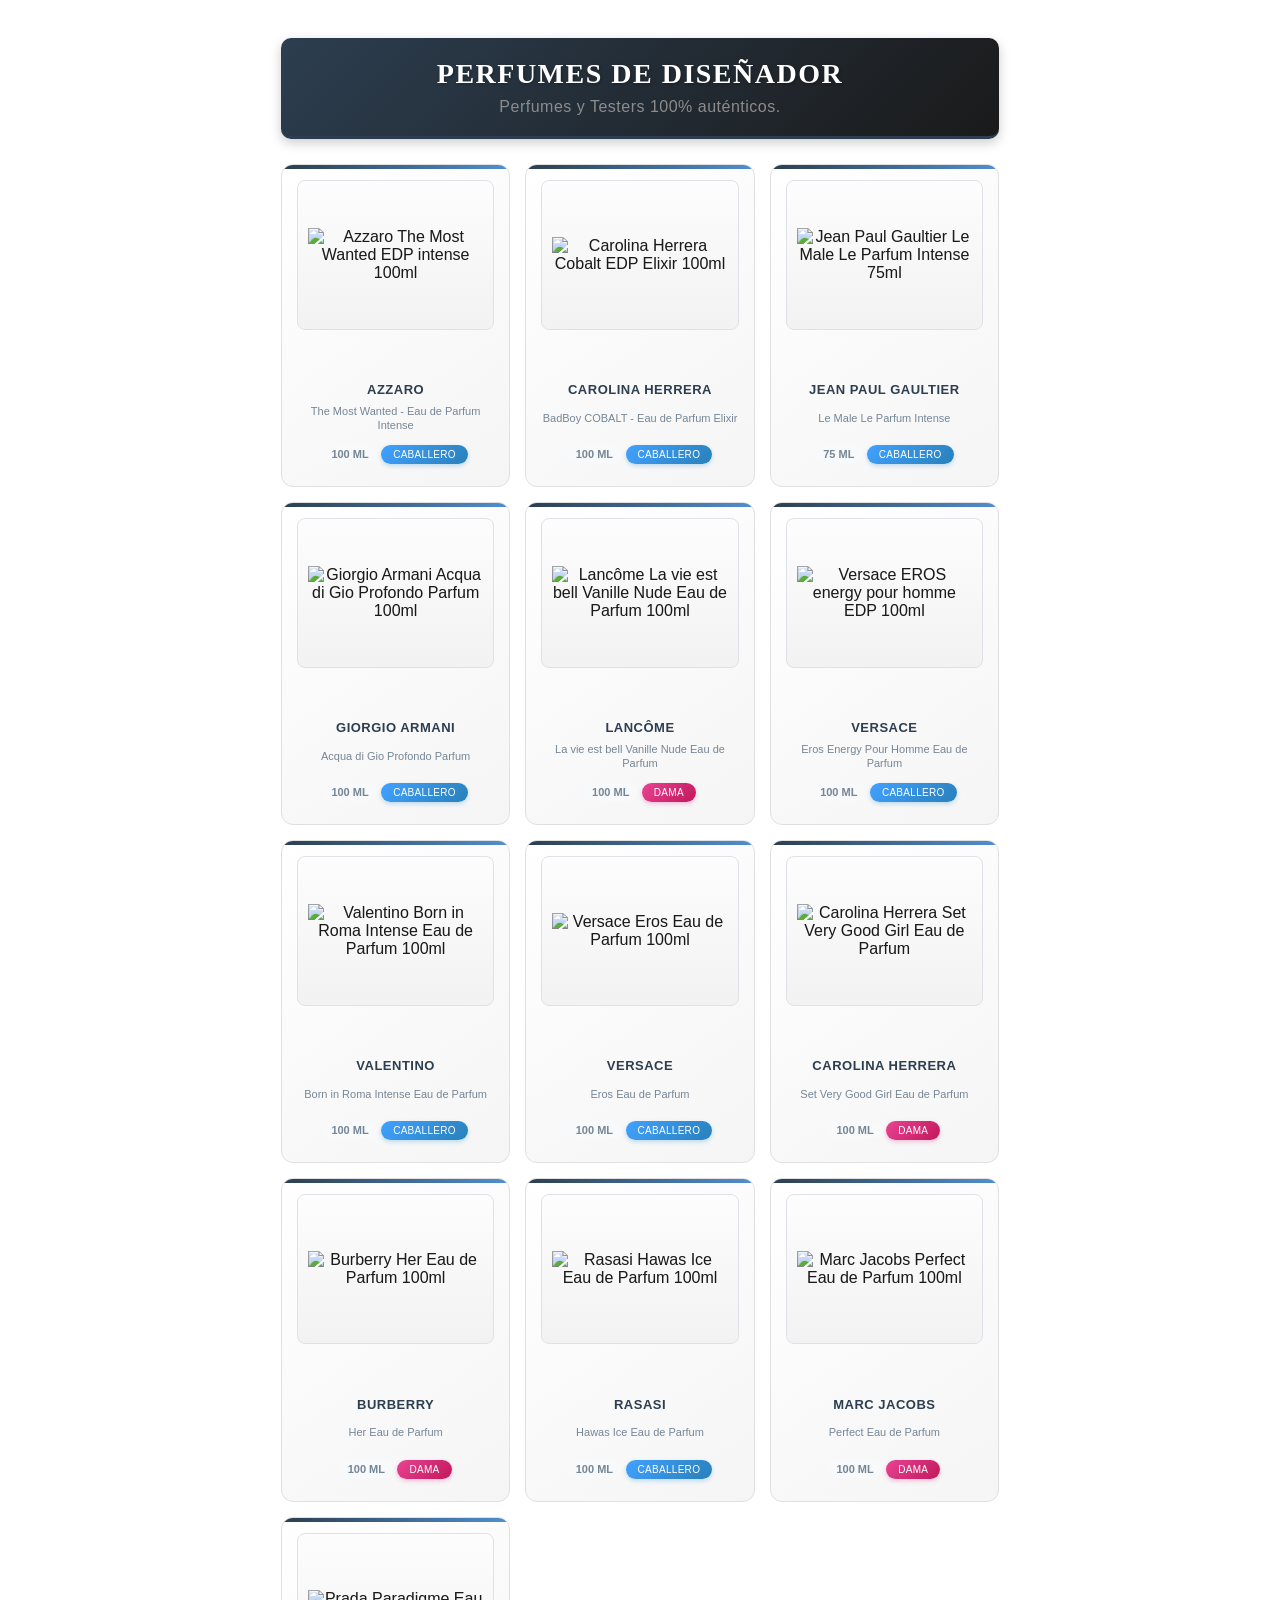
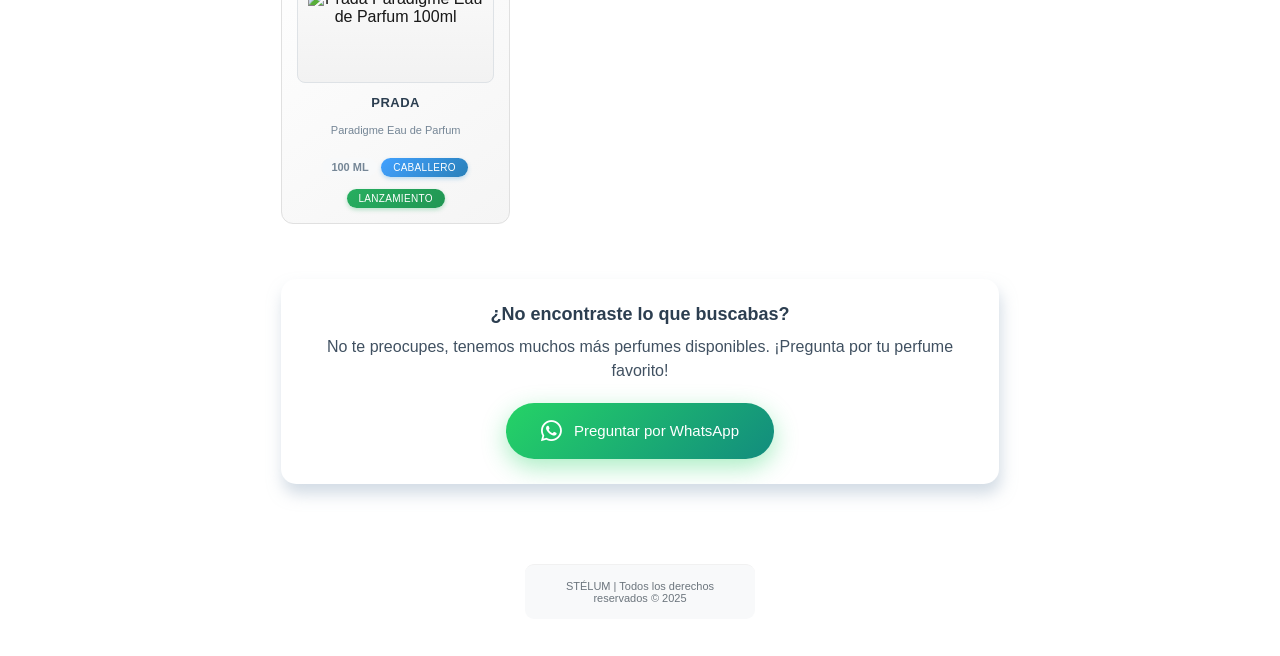
==== commit 89b1223a: "index.html v5" ====
--- a/index.html
+++ b/index.html
@@ -21,7 +21,7 @@
 
         body {
             width: 210mm;
-            height: 397mm;
+            height: 597mm;
             margin: 0 auto;
             padding: 10mm;
             background-color: #ffffff;
@@ -292,7 +292,7 @@
             box-shadow: 0 2px 4px rgba(232, 67, 147, 0.3);
         }
 
-        .unisex {
+        .lanzamiento {
             background: linear-gradient(135deg, #27ae60, #219653);
             color: white;
             box-shadow: 0 2px 4px rgba(39, 174, 96, 0.3);
@@ -426,7 +426,7 @@
             }
         }
 
-        @media (max-width: 992px) {
+        @media (max-width: 792px) {
             .perfumes-grid {
                 grid-template-columns: repeat(3, 1fr);
             }
@@ -436,7 +436,7 @@
             }
         }
 
-        @media (max-width: 768px) {
+        @media (max-width: 568px) {
             body {
                 padding: 15px;
             }
@@ -480,7 +480,7 @@
             body {
                 padding: 10mm;
                 width: 210mm;
-                height: 297mm;
+                height: 497mm;
             }
             
             .perfume-item {
@@ -719,6 +719,24 @@
         <div class="mililitros">100 ML</div>
         <div class="genero mujer">DAMA</div>
     </div>
+            </div>
+              
+              <!-- Perfume 13 -->
+            <div class="perfume-item" data-perfume="Prada Paradigme Eau de Parfum" data-marca="Prada" data-ml="100" data-genero="hombre">
+    <div class="perfume-imagen">
+        <!-- IMAGEN -->
+        <img src="https://drive.google.com/thumbnail?id=1hHx0P2Yk_VBJiFXk40-cfMFqHPNiN-Uf" alt="Prada Paradigme Eau de Parfum 100ml" class="imagen-real">
+    </div>
+    <a class="whatsapp-btn-hover" id="whatsappBtn1" target="_blank">
+        <i class="fab fa-whatsapp"></i> Me interesa
+    </a>
+    <div class="perfume-info">
+        <div class="marca">Prada</div>
+        <div class="nombre">Paradigme Eau de Parfum</div>
+        <div class="mililitros">100 ML</div>
+        <div class="genero hombre">CABALLERO</div><div class="genero lanzamiento">lanzamiento</div>
+    </div>
+              
             </div>  
   
         <!-- ===== BANNER CALL TO ACTION ===== -->
@@ -803,4 +821,4 @@
         }
     </script>
 </body>
-</html>+</html>
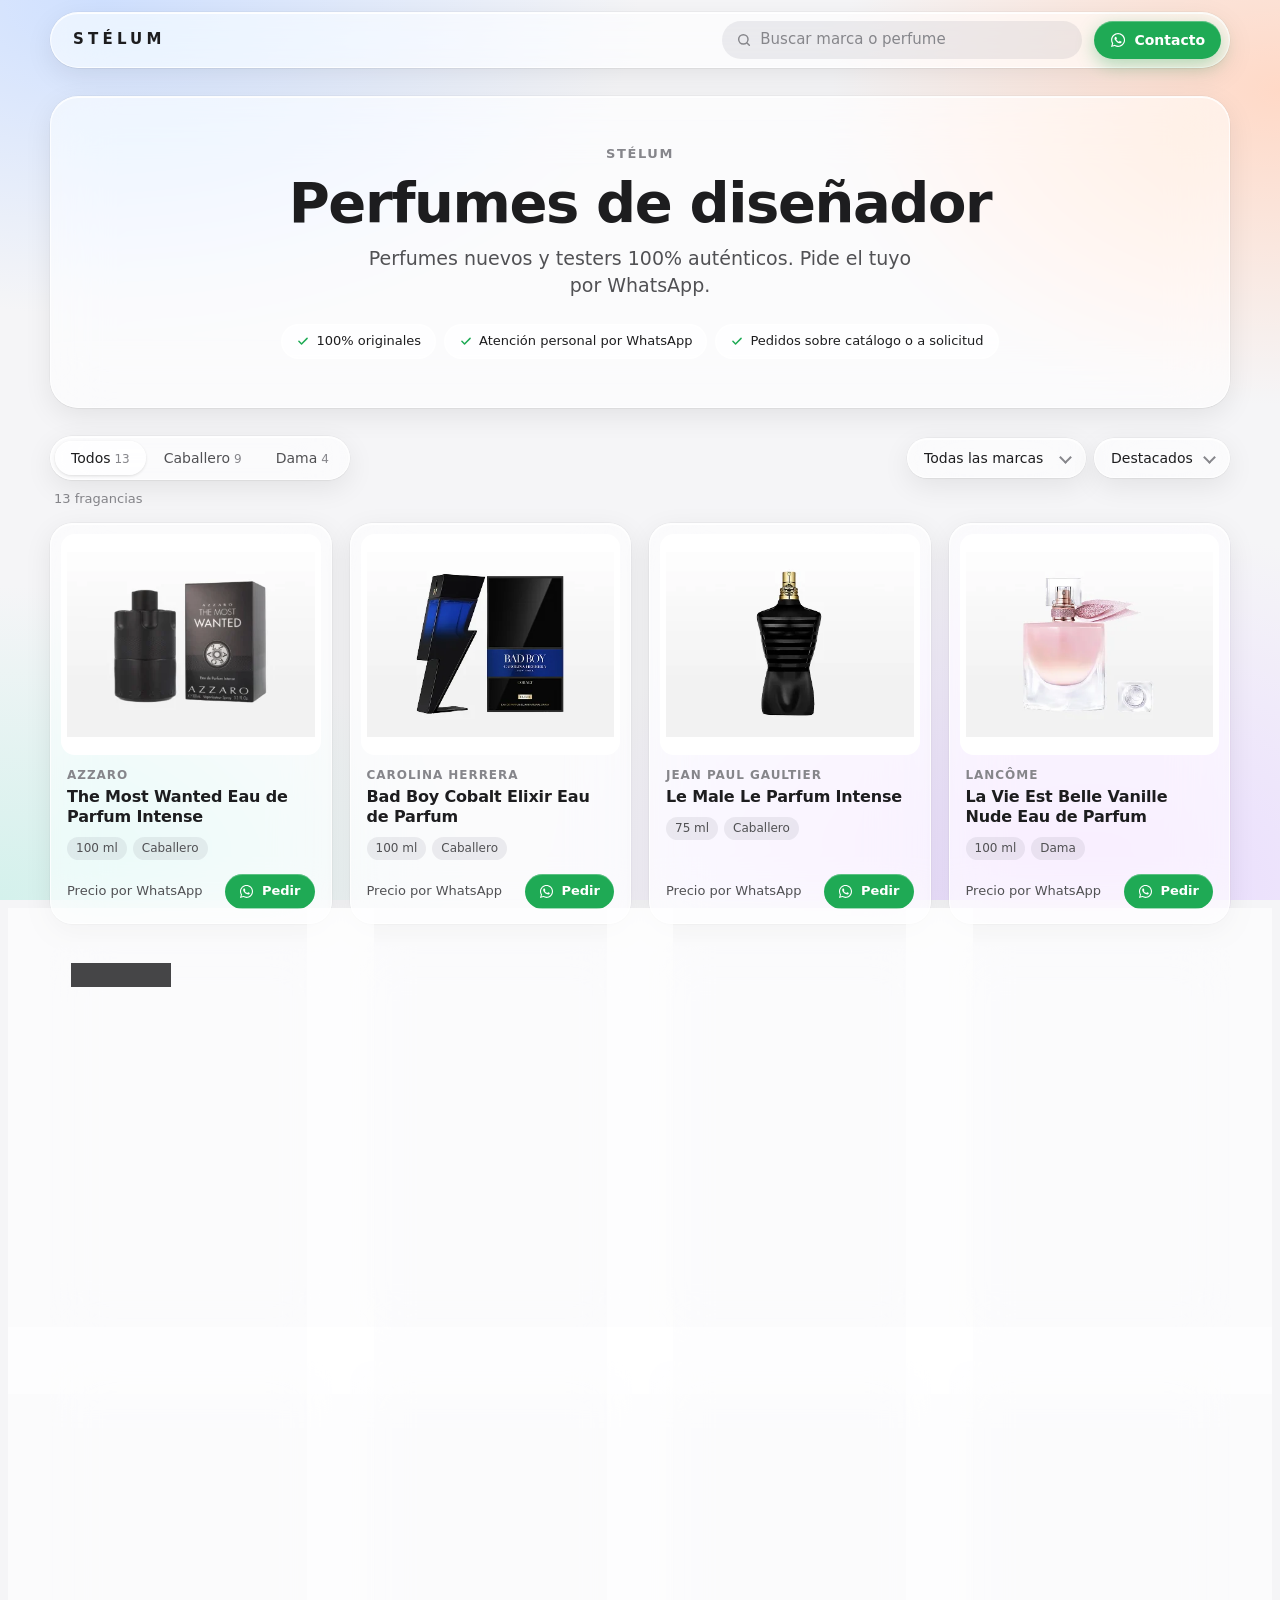
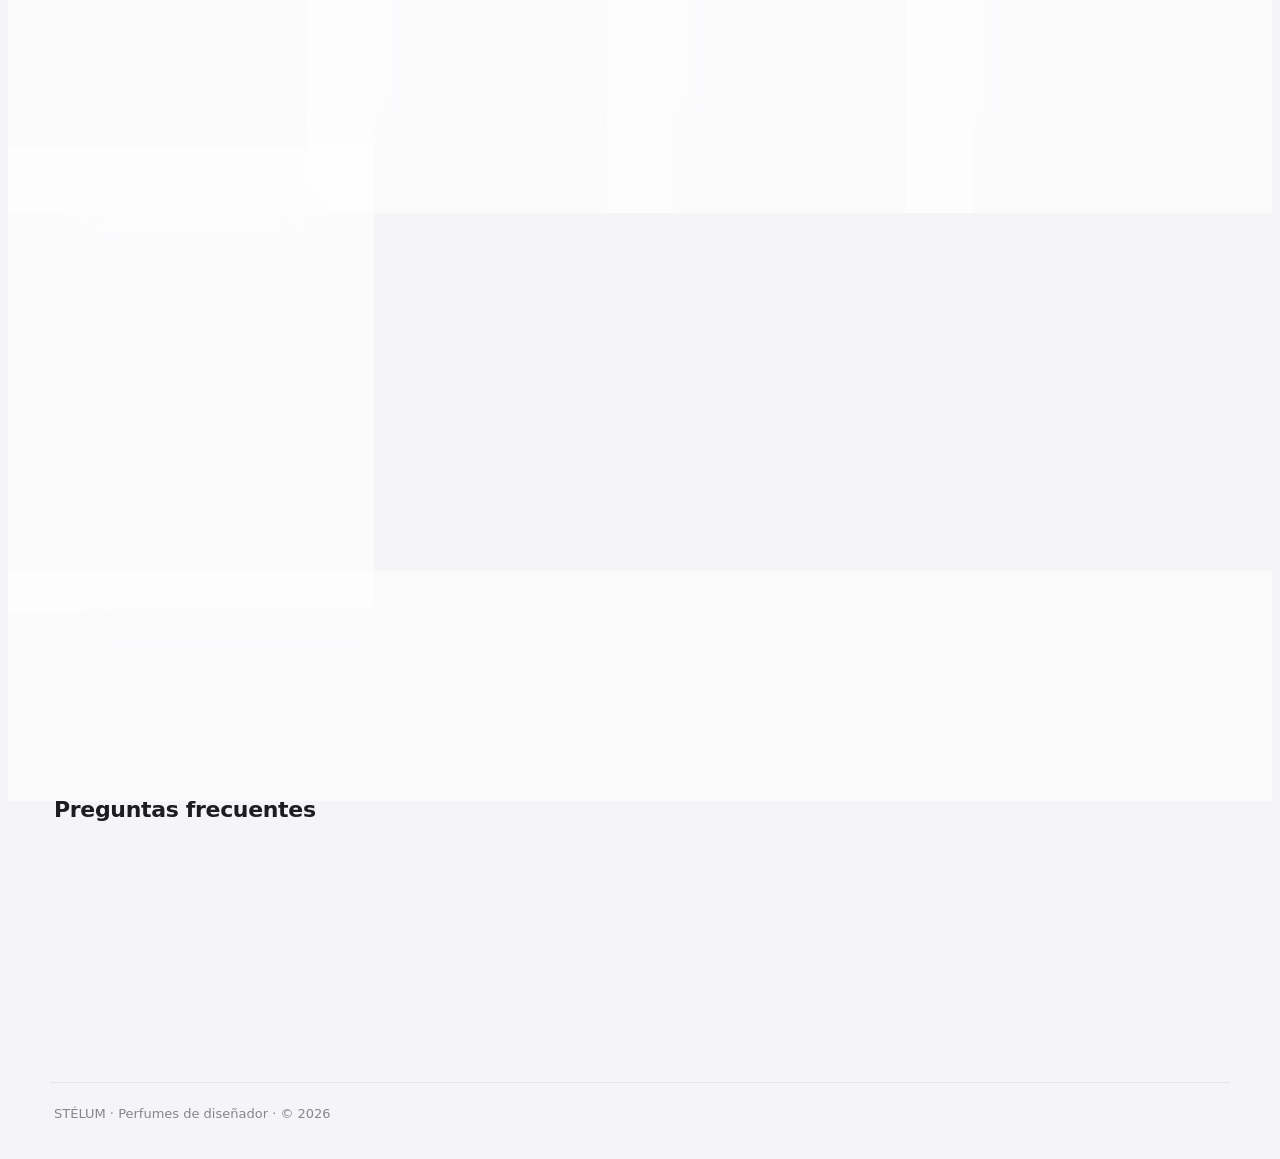
==== commit 0df69771: "nuevos files alv" ====
--- a/index.html
+++ b/index.html
@@ -2,823 +2,128 @@
 <html lang="es">
 <head>
     <meta charset="UTF-8">
-    <meta name="viewport" content="width=device-width, initial-scale=1.0">
-    <title>STÉLUM | Catálogo de Perfumes</title>
-    <link rel="stylesheet" href="https://cdnjs.cloudflare.com/ajax/libs/font-awesome/6.4.0/css/all.min.css">
-    <style>
-        /* ===== ESTILOS PARA CATÁLOGO DE PERFUMES ===== */
-        @page {
-            size: A3;
-            margin: 0;
-        }
-
-        * {
-            margin: 0;
-            padding: 0;
-            box-sizing: border-box;
-            font-family: 'Figtree', 'Arial';
-        }
-
-        body {
-            width: 210mm;
-            height: 597mm;
-            margin: 0 auto;
-            padding: 10mm;
-            background-color: #ffffff;
-            color: #1A1A1A;
-            min-height: 100vh;
-        }
-
-        .catalogo-container {
-            width: 100%;
-            height: 100%;
-            display: flex;
-            flex-direction: column;
-        }
-
-        /* HEADER 2 */
-        .header {
-            text-align: center;
-            margin-bottom: 25px;
-            padding-bottom: 15px;
-            border-bottom: 3px solid #2C3E50;
-            background: linear-gradient(135deg, #2C3E50 0%, #1A1A1A 100%);
-            padding: 20px;
-            border-radius: 10px;
-            color: white;
-            box-shadow: 0 4px 12px rgba(0,0,0,0.2);
-        }
-
-        .header h1 {
-            font-family: 'Avenir';
-            font-size: 28px;
-            color: #FFFFFF;
-            margin-bottom: 8px;
-            letter-spacing: 1.5px;
-            text-shadow: 1px 1px 3px rgba(0,0,0,0.3);
-        }
-
-        .header h2 {
-            font-size: 16px;
-            color: #8C8C8C;
-            font-weight: 500;
-            letter-spacing: 0.5px;
-        }
-
-        /* GRID DE PERFUMES 2 */
-        .perfumes-grid {
-            display: grid;
-            grid-template-columns: repeat(3, 1fr);
-            grid-template-rows: repeat(4, 1fr);
-            gap: 15px;
-            flex-grow: 1;
-        }
-
-        .perfume-item {
-            border: 1px solid #E0E0E0;
-            border-radius: 12px;
-            padding: 15px;
-            display: flex;
-            flex-direction: column;
-            align-items: center;
-            justify-content: space-between;
-            background: linear-gradient(145deg, #ffffff, #f5f5f5);
-            transition: all 0.3s cubic-bezier(0.25, 0.8, 0.25, 1);
-            text-align: center;
-            position: relative;
-            overflow: hidden;
-        }
-
-        .perfume-item::before {
-            content: '';
-            position: absolute;
-            top: 0;
-            left: 0;
-            right: 0;
-            height: 4px;
-            background: linear-gradient(90deg, #2C3E50, #508FCF);
-        }
-
-        .perfume-item:hover {
-            transform: translateY(-8px);
-            box-shadow: 0 15px 30px rgba(0, 0, 0, 0.15);
-            border-color: #2C3E50;
-        }
-
-        /* BOTÓN WHATSAPP HOVER */
-        .whatsapp-btn-hover {
-            position: absolute;
-            top: 50%;
-            left: 50%;
-            transform: translate(-50%, -50%) scale(0.9);
-            background: linear-gradient(135deg, #25D366, #128C7E);
-            color: white;
-            border: none;
-            padding: 14px 28px;
-            border-radius: 25px;
-            font-weight: 600;
-            font-size: 14px;
-            cursor: pointer;
-            opacity: 0;
-            transition: all 0.3s ease;
-            z-index: 10;
-            display: flex;
-            align-items: center;
-            gap: 10px;
-            box-shadow: 0 4px 15px rgba(37, 211, 102, 0.5);
-            text-decoration: none;
-            text-align: center;
-            white-space: nowrap;
-        }
-
-        .whatsapp-btn-hover:hover {
-            background: linear-gradient(135deg, #1da851, #0e7c5a);
-            transform: translate(-50%, -50%) scale(1);
-            box-shadow: 0 6px 20px rgba(37, 211, 102, 0.4);
-        }
-
-        .perfume-item:hover .whatsapp-btn-hover {
-            opacity: 1;
-            transform: translate(-50%, -50%) scale(1);
-        }
-
-        .perfume-imagen {
-            width: 100%;
-            height: 150px;
-            background: linear-gradient(180deg, #FDFDFD, #F2F2F2);
-            display: flex;
-            align-items: center;
-            justify-content: center;
-            margin-bottom: 12px;
-            border-radius: 8px;
-            overflow: hidden;
-            border: 1px solid #dee2e6;
-            padding: 10px;
-            transition: all 0.3s ease;
-            position: relative;
-        }
-
-        .perfume-item:hover .perfume-imagen {
-            background: linear-gradient(145deg, #ffffff, #f8f9fa);
-            border-color: #000;
-            filter: brightness(0.9);
-        }
-
-        .perfume-imagen img {
-            max-width: 100%;
-            max-height: 100%;
-            object-fit: contain;
-            filter: drop-shadow(0px 0px 0px rgba(0,0,0,0.1));
-            transition: all 0.3s ease;
-        }
-
-        /* ESTILOS PARA PLACEHOLDER */
-        .imagen-placeholder {
-            display: flex;
-            flex-direction: column;
-            align-items: center;
-            justify-content: center;
-            width: 100%;
-            height: 100%;
-        }
-
-        .botella-estilizada {
-            width: 60px;
-            height: 100px;
-            background: linear-gradient(to bottom, #6c757d, #495057);
-            border-radius: 8px 8px 4px 4px;
-            position: relative;
-            margin-bottom: 10px;
-        }
-
-        .tapón {
-            position: absolute;
-            top: -10px;
-            left: 50%;
-            transform: translateX(-50%);
-            width: 25px;
-            height: 15px;
-            background: #2C3E50;
-            border-radius: 4px 4px 0 0;
-        }
-
-        .cuerpo {
-            position: absolute;
-            top: 15px;
-            left: 50%;
-            transform: translateX(-50%);
-            width: 40px;
-            height: 70px;
-            background: linear-gradient(to right, #adb5bd, #6c757d);
-            border-radius: 3px;
-        }
-
-        .base {
-            position: absolute;
-            bottom: 0;
-            left: 50%;
-            transform: translateX(-50%);
-            width: 45px;
-            height: 8px;
-            background: #343a40;
-            border-radius: 2px;
-        }
-
-        .texto-placeholder {
-            font-size: 11px;
-            color: #6c757d;
-            font-style: italic;
-            margin-top: 5px;
-        }
-
-        /* INFORMACIÓN DEL PERFUME */
-        .perfume-info {
-            width: 100%;
-        }
-
-        .marca {
-            font-weight: 700;
-            font-size: 13px;
-            color: #2C3E50;
-            margin-bottom: 5px;
-            letter-spacing: 0.5px;
-            text-transform: uppercase;
-        }
-
-        .nombre {
-            font-size: 11px;
-            color: #758696;
-            margin-bottom: 6px;
-            font-weight: 400;
-            min-height: 32px;
-            display: flex;
-            align-items: center;
-            justify-content: center;
-            line-height: 1.3;
-        }
-
-        .mililitros {
-            font-size: 11px;
-            color: #758696;
-            font-weight: bold;
-            background: #f8f9fa;
-            padding: 3px 8px;
-            border-radius: 10px;
-            display: inline-block;
-            margin-bottom: 8px;
-        }
-
-        /* ETIQUETAS DE GÉNERO */
-        .genero {
-            display: inline-block;
-            font-size: 10px;
-            padding: 4px 12px;
-            border-radius: 15px;
-            margin-top: 5px;
-            font-weight: 300;
-            letter-spacing: 0.3px;
-            text-transform: uppercase;
-        }
-
-        .hombre {
-            background: linear-gradient(135deg, #42A1FF, #2980b9);
-            color: white;
-            box-shadow: 0 2px 4px rgba(52, 152, 219, 0.3);
-        }
-
-        .mujer {
-            background: linear-gradient(135deg, #e84393, #c2185b);
-            color: white;
-            box-shadow: 0 2px 4px rgba(232, 67, 147, 0.3);
-        }
-
-        .lanzamiento {
-            background: linear-gradient(135deg, #27ae60, #219653);
-            color: white;
-            box-shadow: 0 2px 4px rgba(39, 174, 96, 0.3);
-        }
-
-      
-       /* ===== BANNER CTA FLOTANTE ===== */
-        .cta-banner {
-            background: url('https://drive.google.com/thumbnail?id=1hn0qCCRnzhO0t7St5rZcDH9vNeYcd04k') center/cover no-repeat;
-    border-radius: 15px;
-    padding: 25px;
-    margin: 40px 0;
-    text-align: center;
-    color: #2C3E50;
-    box-shadow: 2px 10px 15px rgba(168, 186, 203, 0.5);
-    border: 0px solid rgba(255, 255, 255, 0.2);
-    /* max-width: 900px; ELIMINAR solo si se usa el pinchi grid */
-    width: 100%; /* Ocupa todo el ancho disponible del contenedor */
-    position: relative;
-    overflow: hidden;
-    box-sizing: border-box;
-    /* Añadido para alineación con grid */
-    grid-column: 1 / -1; /* Ocupa todas las columnas del grid */
-        }
-
-        .cta-banner::before {
-            content: '';
-            position: absolute;
-            top: 0;
-            left: 0;
-            right: 0;
-            bottom: 0;
-            background: radial-gradient(circle at 30% 20%, rgba(255,255,255,0.1) 1px, transparent 1px);
-            background-size: 40px 40px;
-            opacity: 0.5;
-        }
-
-        .cta-content {
-            position: relative;
-            z-index: 2;
-        }
-
-        .cta-title {
-            font-size: 18px;
-            font-weight: 600;
-            margin-bottom: 10px;
-            color: #2C3E50;
-        }
-
-        .cta-subtitle {
-            font-size: 16px;
-            margin-bottom: 20px;
-            opacity: 0.9;
-            line-height: 1.5;
-        }
-
-        .cta-whatsapp-btn {
-            display: inline-flex;
-            align-items: center;
-            justify-content: center;
-            gap: 12px;
-            background: linear-gradient(135deg, #25D366, #128C7E);
-            color: white;
-            border: none;
-            padding: 16px 35px;
-            border-radius: 50px;
-            font-size: 15px;
-            font-weight: 500;
-            cursor: pointer;
-            transition: all 0.3s ease;
-            box-shadow: 0 8px 25px rgba(37, 211, 102, 0.4);
-            text-decoration: none;
-        }
-
-        .cta-whatsapp-btn:hover {
-            background: linear-gradient(135deg, #1da851, #0e7c5a);
-            transform: translateY(-3px);
-            box-shadow: 0 12px 30px rgba(37, 211, 102, 0.5);
-        }
-
-        .cta-icon {
-            font-size: 24px;
-        }
-      
-        /* FOOTER */
-        .footer {
-            display: grid;
-            text-align: center;
-            margin-top: 25px;
-            padding-top: 25px;
-            border-top: 1px solid #f1f1f1;
-            font-size: 11px;
-            color: #6c757d;
-            background: #f8f9fa;
-            padding: 15px;
-            border-radius: 9px;
-        }
-
-        /* BOTONES DE ACCIÓN GENERALES */
-        .acciones {
-            display: flex;
-            justify-content: center;
-            gap: 10px;
-            margin-top: 20px;
-            flex-wrap: wrap;
-        }
-
-        .btn {
-            padding: 12px 24px;
-            border: none;
-            border-radius: 8px;
-            font-weight: 600;
-            cursor: pointer;
-            transition: all 0.3s ease;
-            font-size: 15px;
-            display: inline-flex;
-            align-items: center;
-            gap: 10px;
-        }
-
-        /* ===== RESPONSIVE DESIGN ===== */
-        @media (max-width: 1200px) {
-            body {
-                width: 100%;
-                height: auto;
-                padding: 20px;
-            }
-            
-            .perfumes-grid {
-                grid-template-columns: repeat(3, 1fr);
-            }
-        }
-
-        @media (max-width: 792px) {
-            .perfumes-grid {
-                grid-template-columns: repeat(3, 1fr);
-            }
-            
-            .header h1 {
-                font-size: 20px;
-            }
-        }
-
-        @media (max-width: 568px) {
-            body {
-                padding: 15px;
-            }
-            
-            .perfumes-grid {
-                grid-template-columns: repeat(2, 1fr);
-                gap: 12px;
-            }
-            
-            .perfume-item {
-                padding: 12px;
-            }
-            
-            .whatsapp-btn-hover {
-                padding: 12px 20px;
-                font-size: 13px;
-            }
-        }
-
-        @media (max-width: 576px) {
-            .perfumes-grid {
-                grid-template-columns: 2fr;
-            }
-            
-            .perfume-imagen {
-                height: 130px;
-            }
-            
-            .header h1 {
-                font-size: 20px;
-            }
-            
-            .whatsapp-btn-hover {
-                padding: 10px 16px;
-                font-size: 12px;
-            }
-        }
-
-        /* ===== ESTILOS PARA IMPRESIÓN ===== */
-        @media print {
-            body {
-                padding: 10mm;
-                width: 210mm;
-                height: 497mm;
-            }
-            
-            .perfume-item {
-                break-inside: avoid;
-                border: 1px solid #ddd;
-                box-shadow: none;
-            }
-            
-            .perfume-item:hover {
-                transform: none;
-            }
-            
-            .whatsapp-btn-hover {
-                display: none !important;
-            }
-            
-            .header {
-                background: white !important;
-                color: black !important;
-                border-bottom: 2px solid black;
-            }
-            
-            .acciones, .footer {
-                display: none !important;
-            }
-        }
-    </style>
+    <meta name="viewport" content="width=device-width, initial-scale=1, viewport-fit=cover">
+    <meta name="theme-color" content="#f5f5f7" media="(prefers-color-scheme: light)">
+    <meta name="theme-color" content="#0b0d12" media="(prefers-color-scheme: dark)">
+    <meta name="color-scheme" content="light dark">
+    <link rel="icon" href="data:image/svg+xml,%3Csvg xmlns='http://www.w3.org/2000/svg' viewBox='0 0 64 64'%3E%3Crect width='64' height='64' rx='15' fill='%231d1d1f'/%3E%3Ctext x='32' y='44' font-family='-apple-system,Helvetica,Arial' font-size='34' font-weight='600' fill='%23fff' text-anchor='middle'%3ES%3C/text%3E%3C/svg%3E">
+    <!-- Los bloques build:* los genera scripts/build.py. No editar a mano. -->
+    <!-- build:head -->
+    <title>STÉLUM | Perfumes de diseñador</title>
+    <meta name="description" content="Perfumes nuevos y testers 100% auténticos. Pide el tuyo por WhatsApp. 13 fragancias de 11 marcas.">
+    <link rel="canonical" href="https://stelummx.github.io/catalogo-perfumes/">
+    <meta property="og:type" content="website">
+    <meta property="og:site_name" content="STÉLUM">
+    <meta property="og:title" content="STÉLUM | Perfumes de diseñador">
+    <meta property="og:description" content="Perfumes nuevos y testers 100% auténticos. Pide el tuyo por WhatsApp. 13 fragancias de 11 marcas.">
+    <meta property="og:url" content="https://stelummx.github.io/catalogo-perfumes/">
+    <meta property="og:image" content="https://stelummx.github.io/catalogo-perfumes/img/og/portada.jpg">
+    <meta property="og:image:width" content="1200">
+    <meta property="og:image:height" content="630">
+    <meta name="twitter:card" content="summary_large_image">
+    <link rel="stylesheet" href="assets/styles.css?v=1fbfc29d">
+    <script defer src="assets/app.js?v=1fbfc29d"></script>
+    <!-- /build:head -->
 </head>
 <body>
-    <div class="catalogo-container">
-        <div class="header">
-            <h1>PERFUMES DE DISEÑADOR</h1>
-            <h2>Perfumes y Testers 100% auténticos.</h2>
+    <div class="wallpaper" aria-hidden="true"></div>
+
+    <header class="toolbar glass" role="banner">
+        <a class="wordmark" href="./" aria-label="Inicio">STÉLUM</a>
+        <label class="search">
+            <svg viewBox="0 0 24 24" aria-hidden="true"><circle cx="11" cy="11" r="7"/><path d="m20 20-3.5-3.5"/></svg>
+            <input id="q" type="search" placeholder="Buscar marca o perfume" autocomplete="off" aria-label="Buscar">
+        </label>
+        <a class="btn-wa btn-wa--compact" id="waTop" target="_blank" rel="noopener">
+            <svg class="i-wa" viewBox="0 0 448 512" aria-hidden="true"><use href="#wa"/></svg><span>Contacto</span>
+        </a>
+    </header>
+
+    <main>
+        <section class="hero glass">
+            <p class="eyebrow" id="heroEyebrow"></p>
+            <h1 id="heroTitle"></h1>
+            <p class="hero-sub" id="heroSub"></p>
+            <ul class="trust" id="trust"></ul>
+        </section>
+
+        <section class="controls" aria-label="Filtros">
+            <div class="segmented glass" id="seg" role="tablist" aria-label="Género"></div>
+            <div class="selects">
+                <label class="select glass"><span class="sr">Marca</span>
+                    <select id="marca" aria-label="Marca"><option value="">Todas las marcas</option></select>
+                </label>
+                <label class="select glass"><span class="sr">Ordenar</span>
+                    <select id="orden" aria-label="Ordenar">
+                        <option value="destacados">Destacados</option>
+                        <option value="marca">Marca A-Z</option>
+                        <option value="precio-asc">Precio: menor a mayor</option>
+                        <option value="precio-desc">Precio: mayor a menor</option>
+                    </select>
+                </label>
+            </div>
+        </section>
+
+        <p class="count" id="count" aria-live="polite"></p>
+        <section class="grid" id="grid" aria-label="Productos"></section>
+
+        <section class="empty glass" id="empty" hidden>
+            <h2>No encontramos ese perfume en el catálogo</h2>
+            <p>Probablemente lo podemos conseguir. Escríbenos y lo buscamos por ti.</p>
+            <a class="btn-wa" id="waEmpty" target="_blank" rel="noopener"><svg class="i-wa" viewBox="0 0 448 512" aria-hidden="true"><use href="#wa"/></svg>Preguntar por WhatsApp</a>
+        </section>
+
+        <section class="cta glass">
+            <div>
+                <h2>¿No ves tu fragancia favorita?</h2>
+                <p>Manejamos más perfumes de los que aparecen aquí. Pregúntanos por el que buscas.</p>
+            </div>
+            <a class="btn-wa" id="waCta" target="_blank" rel="noopener"><svg class="i-wa" viewBox="0 0 448 512" aria-hidden="true"><use href="#wa"/></svg>Preguntar por WhatsApp</a>
+        </section>
+
+        <section class="faq" aria-label="Preguntas frecuentes">
+            <h2>Preguntas frecuentes</h2>
+            <details class="glass"><summary>¿Los perfumes son originales?</summary><p>Sí. Todos los perfumes y testers que vendemos son 100% auténticos, de las casas que aparecen en el catálogo.</p></details>
+            <details class="glass"><summary>¿Qué es un tester?</summary><p>Es la misma fragancia que la versión comercial, pensada originalmente para muestra en tienda. Suele venir en caja sencilla y a veces sin tapa, por eso su precio es menor.</p></details>
+            <details class="glass"><summary>¿Cómo compro?</summary><p>Toca <strong>Pedir</strong> en el perfume que te interesa. Se abre WhatsApp con el mensaje listo y te confirmamos disponibilidad, precio y entrega.</p></details>
+            <details class="glass" id="faqEnvios" hidden><summary>¿Hacen envíos?</summary><p></p></details>
+            <details class="glass" id="faqPagos" hidden><summary>¿Qué formas de pago aceptan?</summary><p></p></details>
+        </section>
+    </main>
+
+    <footer class="footer">
+        <p><span id="footBrand"></span> · Perfumes de diseñador · © <span id="year"></span></p>
+        <p class="footer-links" id="footLinks"></p>
+    </footer>
+
+    <dialog class="sheet glass" id="sheet" aria-labelledby="sheetTitle" tabindex="-1">
+        <button class="sheet-close" id="sheetClose" aria-label="Cerrar">
+            <svg viewBox="0 0 24 24" aria-hidden="true"><path d="M6 6l12 12M18 6 6 18"/></svg>
+        </button>
+        <div class="sheet-media"><img id="sheetImg" alt=""></div>
+        <div class="sheet-body">
+            <p class="brand" id="sheetBrand"></p>
+            <h2 id="sheetTitle"></h2>
+            <div class="chips" id="sheetChips"></div>
+            <p class="price price--lg" id="sheetPrice"></p>
+            <p class="sheet-desc" id="sheetDesc"></p>
+            <a class="btn-wa btn-wa--block" id="sheetWa" target="_blank" rel="noopener"><svg class="i-wa" viewBox="0 0 448 512" aria-hidden="true"><use href="#wa"/></svg>Pedir por WhatsApp</a>
+            <button class="btn-ghost" id="sheetShare" type="button">
+                <svg viewBox="0 0 24 24" aria-hidden="true"><path d="M12 3v12M7 8l5-5 5 5M5 13v6a2 2 0 0 0 2 2h10a2 2 0 0 0 2-2v-6"/></svg>
+                <span>Compartir</span>
+            </button>
         </div>
-        
-        <div class="perfumes-grid">
-            <!-- Perfume 1 -->
-            <div class="perfume-item" data-perfume="The Most Wanted EDP intense" data-marca="AZZARO" data-ml="100" data-genero="hombre">
-    <div class="perfume-imagen">
-        <!-- IMAGEN -->
-        <img src="https://drive.google.com/thumbnail?id=1uOqVpjH16ZkeMVpLsi7VFxn5np3Lvkrs" alt="Azzaro The Most Wanted EDP intense 100ml" class="imagen-real">
-    </div>
-    <a class="whatsapp-btn-hover" id="whatsappBtn1" target="_blank">
-        <i class="fab fa-whatsapp"></i> Me interesa
-    </a>
-    <div class="perfume-info">
-        <div class="marca">AZZARO</div>
-        <div class="nombre">The Most Wanted - Eau de Parfum Intense</div>
-        <div class="mililitros">100 ML</div>
-        <div class="genero hombre">CABALLERO</div>
-    </div>
-</div>
-            
-            <!-- Perfume 2 -->
-            <div class="perfume-item" data-perfume="BAD BOY" data-marca="Caronlina Herrera" data-ml="100" data-genero="hombre">
-    <div class="perfume-imagen">
-        <!-- IMAGEN -->
-        <img src="https://drive.google.com/thumbnail?id=1Fu7gPkC9M1UUgAMVqgks8wkl-ft_ABPe" alt="Carolina Herrera Cobalt EDP Elixir 100ml" class="imagen-real">
-    </div>
-    <a class="whatsapp-btn-hover" id="whatsappBtn1" target="_blank">
-        <i class="fab fa-whatsapp"></i> Me interesa
-    </a>
-    <div class="perfume-info">
-        <div class="marca">Carolina Herrera</div>
-        <div class="nombre">BadBoy COBALT - Eau de Parfum Elixir</div>
-        <div class="mililitros">100 ML</div>
-        <div class="genero hombre">CABALLERO</div>
-    </div>
-            </div>
-            
-            <!-- Perfume 3 -->
-           <div class="perfume-item" data-perfume="Jean Paul Gaultier Le Male Le Parfum Intense" data-marca="Jean Paul Gaultier" data-ml="75" data-genero="hombre">
-    <div class="perfume-imagen">
-        <!-- IMAGEN -->
-        <img src="https://drive.google.com/thumbnail?id=16Oee1z193JOYrGspKZCBTVHncL-nWY_R" alt="Jean Paul Gaultier Le Male Le Parfum Intense 75ml" class="imagen-real">
-    </div>
-    <a class="whatsapp-btn-hover" id="whatsappBtn1" target="_blank">
-        <i class="fab fa-whatsapp"></i> Me interesa
-    </a>
-    <div class="perfume-info">
-        <div class="marca">Jean Paul Gaultier</div>
-        <div class="nombre">Le Male Le Parfum Intense</div>
-        <div class="mililitros">75 ML</div>
-        <div class="genero hombre">CABALLERO</div>
-    </div>
-            </div>
-            
-            <!-- Perfume 4 -->
-           <div class="perfume-item" data-perfume="Acqua di Gio Profondo Parfum" data-marca="Giorgio Armani" data-ml="100" data-genero="hombre">
-    <div class="perfume-imagen">
-        <!-- IMAGEN -->
-        <img src="https://drive.google.com/thumbnail?id=16ZUR4Wvsg-UE_XRK6VqIGHs8xZnEREOf" alt="Giorgio Armani Acqua di Gio Profondo Parfum 100ml" class="imagen-real">
-    </div>
-    <a class="whatsapp-btn-hover" id="whatsappBtn1" target="_blank">
-        <i class="fab fa-whatsapp"></i> Me interesa
-    </a>
-    <div class="perfume-info">
-        <div class="marca">Giorgio Armani</div>
-        <div class="nombre">Acqua di Gio Profondo Parfum</div>
-        <div class="mililitros">100 ML</div>
-        <div class="genero hombre">CABALLERO</div>
-    </div>
-            </div>
-            
-            <!-- Perfume 5 -->
-           <div class="perfume-item" data-perfume="Acqua di Gio Profondo Parfum" data-marca="Giorgio Armani" data-ml="100" data-genero="mujer">
-    <div class="perfume-imagen">
-        <!-- IMAGEN -->
-        <img src="https://drive.google.com/thumbnail?id=1Phb7yd6zNCOa1HVZS12orN6rqc3byOOG" alt="Lancôme La vie est bell Vanille Nude Eau de Parfum 100ml" class="imagen-real">
-    </div>
-    <a class="whatsapp-btn-hover" id="whatsappBtn1" target="_blank">
-        <i class="fab fa-whatsapp"></i> Me interesa
-    </a>
-    <div class="perfume-info">
-        <div class="marca">Lancôme</div>
-        <div class="nombre">La vie est bell Vanille Nude Eau de Parfum</div>
-        <div class="mililitros">100 ML</div>
-        <div class="genero mujer">DAMA</div>
-    </div>
-            </div>
-            
-            <!-- Perfume 6 -->
-            <div class="perfume-item" data-perfume="Versace EROS energy pour homme EDP" data-marca="VERSACE" data-ml="100" data-genero="hombre">
-    <div class="perfume-imagen">
-        <!-- IMAGEN -->
-        <img src="https://drive.google.com/thumbnail?id=1G6ZgBKXHUsME65dr-bAAXXHzVBHzIvKX" alt="Versace EROS energy pour homme EDP 100ml" class="imagen-real">
-    </div>
-    <a class="whatsapp-btn-hover" id="whatsappBtn1" target="_blank">
-        <i class="fab fa-whatsapp"></i> Me interesa
-    </a>
-    <div class="perfume-info">
-        <div class="marca">VERSACE</div>
-        <div class="nombre">Eros Energy Pour Homme Eau de Parfum</div>
-        <div class="mililitros">100 ML</div>
-        <div class="genero hombre">CABALLERO</div>
-    </div>
-            </div>
-            
-            <!-- Perfume 7 -->
-            <div class="perfume-item" data-perfume="Valentino Born in Roma Intense Eau de Parfum" data-marca="Valentino" data-ml="100" data-genero="hombre">
-    <div class="perfume-imagen">
-        <!-- IMAGEN -->
-        <img src="https://drive.google.com/thumbnail?id=10hiIaJ58fjVIrffHDHGMJAWkOdVleOU9" alt="Valentino Born in Roma Intense Eau de Parfum 100ml" class="imagen-real">
-    </div>
-    <a class="whatsapp-btn-hover" id="whatsappBtn1" target="_blank">
-        <i class="fab fa-whatsapp"></i> Me interesa
-    </a>
-    <div class="perfume-info">
-        <div class="marca">Valentino</div>
-        <div class="nombre">Born in Roma Intense Eau de Parfum</div>
-        <div class="mililitros">100 ML</div>
-        <div class="genero hombre">CABALLERO</div>
-    </div>
-            </div>
-            
-            <!-- Perfume 8 -->
-            <div class="perfume-item" data-perfume="Versace Eros Eau de Parfum" data-marca="Versace" data-ml="100" data-genero="hombre">
-    <div class="perfume-imagen">
-        <!-- IMAGEN -->
-        <img src="https://drive.google.com/thumbnail?id=1GEFKFSp86l6R1WmoEjzRlfQzIgP7UQub" alt="Versace Eros Eau de Parfum 100ml" class="imagen-real">
-    </div>
-    <a class="whatsapp-btn-hover" id="whatsappBtn1" target="_blank">
-        <i class="fab fa-whatsapp"></i> Me interesa
-    </a>
-    <div class="perfume-info">
-        <div class="marca">Versace</div>
-        <div class="nombre">Eros Eau de Parfum</div>
-        <div class="mililitros">100 ML</div>
-        <div class="genero hombre">CABALLERO</div>
-    </div>
-            </div>
-            
-            <!-- Perfume 9 -->
-            <div class="perfume-item" data-perfume="Carolina Herrera Set Very Good Girl Eau de Parfum" data-marca="Carolina Herrera" data-ml="100" data-genero="mujer">
-    <div class="perfume-imagen">
-        <!-- IMAGEN -->
-        <img src="https://drive.google.com/thumbnail?id=18Pj2LeFxPBnFSSbiBZ0byZKV-HBmL9Hx" alt="Carolina Herrera Set Very Good Girl Eau de Parfum" class="imagen-real">
-    </div>
-    <a class="whatsapp-btn-hover" id="whatsappBtn1" target="_blank">
-        <i class="fab fa-whatsapp"></i> Me interesa
-    </a>
-    <div class="perfume-info">
-        <div class="marca">Carolina Herrera</div>
-        <div class="nombre">Set Very Good Girl Eau de Parfum</div>
-        <div class="mililitros">100 ML</div>
-        <div class="genero mujer">DAMA</div>
-    </div>
-            </div>
-            
-            <!-- Perfume 10 -->
-            <div class="perfume-item" data-perfume="Burberry Her Eau de Parfum" data-marca="Burberry" data-ml="100" data-genero="mujer">
-    <div class="perfume-imagen">
-        <!-- IMAGEN -->
-        <img src="https://drive.google.com/thumbnail?id=1by2PtoddHROl_xZcaJISK5KqyaYC4w2u" alt="Burberry Her Eau de Parfum 100ml" class="imagen-real">
-    </div>
-    <a class="whatsapp-btn-hover" id="whatsappBtn1" target="_blank">
-        <i class="fab fa-whatsapp"></i> Me interesa
-    </a>
-    <div class="perfume-info">
-        <div class="marca">Burberry</div>
-        <div class="nombre">Her Eau de Parfum</div>
-        <div class="mililitros">100 ML</div>
-        <div class="genero mujer">DAMA</div>
-    </div>
-            </div>
-            
-            <!-- Perfume 11 -->
-            <div class="perfume-item" data-perfume="Rasasi Hawas Ice Eau de Parfum 100ml" data-marca="Rasasi" data-ml="100" data-genero="hombre">
-    <div class="perfume-imagen">
-        <!-- IMAGEN -->
-        <img src="https://drive.google.com/thumbnail?id=1Wwyf5ZfbKxtPMZogTmHyhhI31Htk3WzH" alt="Rasasi Hawas Ice Eau de Parfum 100ml" class="imagen-real">
-    </div>
-    <a class="whatsapp-btn-hover" id="whatsappBtn1" target="_blank">
-        <i class="fab fa-whatsapp"></i> Me interesa
-    </a>
-    <div class="perfume-info">
-        <div class="marca">Rasasi</div>
-        <div class="nombre">Hawas Ice Eau de Parfum</div>
-        <div class="mililitros">100 ML</div>
-        <div class="genero hombre">CABALLERO</div>
-    </div>
-            </div>
-            
-            <!-- Perfume 12 -->
-            <div class="perfume-item" data-perfume="Marc Jacobs Perfect Eau de Parfum" data-marca="Marc Jacobs" data-ml="100" data-genero="mujer">
-    <div class="perfume-imagen">
-        <!-- IMAGEN -->
-        <img src="https://drive.google.com/thumbnail?id=1zNE_Xv7JgB0Jh7KiO2WBmajZta9C2GmI" alt="Marc Jacobs Perfect Eau de Parfum 100ml" class="imagen-real">
-    </div>
-    <a class="whatsapp-btn-hover" id="whatsappBtn1" target="_blank">
-        <i class="fab fa-whatsapp"></i> Me interesa
-    </a>
-    <div class="perfume-info">
-        <div class="marca">Marc Jacobs</div>
-        <div class="nombre">Perfect Eau de Parfum</div>
-        <div class="mililitros">100 ML</div>
-        <div class="genero mujer">DAMA</div>
-    </div>
-            </div>
-              
-              <!-- Perfume 13 -->
-            <div class="perfume-item" data-perfume="Prada Paradigme Eau de Parfum" data-marca="Prada" data-ml="100" data-genero="hombre">
-    <div class="perfume-imagen">
-        <!-- IMAGEN -->
-        <img src="https://drive.google.com/thumbnail?id=1hHx0P2Yk_VBJiFXk40-cfMFqHPNiN-Uf" alt="Prada Paradigme Eau de Parfum 100ml" class="imagen-real">
-    </div>
-    <a class="whatsapp-btn-hover" id="whatsappBtn1" target="_blank">
-        <i class="fab fa-whatsapp"></i> Me interesa
-    </a>
-    <div class="perfume-info">
-        <div class="marca">Prada</div>
-        <div class="nombre">Paradigme Eau de Parfum</div>
-        <div class="mililitros">100 ML</div>
-        <div class="genero hombre">CABALLERO</div><div class="genero lanzamiento">lanzamiento</div>
-    </div>
-              
-            </div>  
-  
-        <!-- ===== BANNER CALL TO ACTION ===== -->
-          
-        <div class="cta-banner">
-            <div class="cta-content">
-                <h3 class="cta-title">¿No encontraste lo que buscabas?</h3>
-                <p class="cta-subtitle">No te preocupes, tenemos muchos más perfumes disponibles. ¡Pregunta por tu perfume favorito!</p>
-                <a href="https://wa.me/+525519187450?text=Hola%2C%20quiero%20preguntar%20por%20un%20perfume%20espec%C3%ADfico%20que%20no%20vi%20en%20el%20cat%C3%A1logo." 
-                   class="cta-whatsapp-btn" 
-                   target="_blank">
-                    <i class="fab fa-whatsapp cta-icon"></i>
-                    <span>Preguntar por WhatsApp</span>
-                </a>
-            </div>
-        </div>
-        </br></br>
-</br></br>
-                <!-- Footer -->
-        <div class="footer">
-            <p>STÉLUM | Todos los derechos reservados © 2025</p>
-        </div>
-    </div>
+    </dialog>
 
-    <script>
-        // CONFIGURACIÓN
-        const WHATSAPP_NUMBER = "+525519187450"; // Tu número de WhatsApp
-        
-        // Función para generar enlace de WhatsApp
-        function generarEnlaceWhatsApp(nombrePerfume) {
-            // Codificar el mensaje para URL
-            const mensaje = `Hola, me interesa el perfume "${nombrePerfume}".`;
-            const mensajeCodificado = encodeURIComponent(mensaje);
-            
-            // Crear enlace de WhatsApp
-            return `https://wa.me/${WHATSAPP_NUMBER}?text=${mensajeCodificado}`;
-        }
-        
-        // Configurar todos los botones de WhatsApp
-        document.addEventListener('DOMContentLoaded', function() {
-            // Obtener todos los items de perfume
-            const perfumeItems = document.querySelectorAll('.perfume-item');
-            
-            // Configurar cada botón
-            perfumeItems.forEach((item, index) => {
-                const nombrePerfume = item.getAttribute('data-perfume');
-                const botonWhatsApp = document.getElementById(`whatsappBtn${index + 1}`);
-                
-                if (botonWhatsApp && nombrePerfume) {
-                    // Generar y asignar el enlace
-                    const enlaceWhatsApp = generarEnlaceWhatsApp(nombrePerfume);
-                    botonWhatsApp.href = enlaceWhatsApp;
-                    
-                    // Agregar evento para tracking (opcional)
-                    botonWhatsApp.addEventListener('click', function() {
-                        console.log(`Click en WhatsApp para: ${nombrePerfume}`);
-                        // Google Analytics
-                    });
-                }
-            });
-            
-            // item (opcional)
-            perfumeItems.forEach(item => {
-                item.addEventListener('click', function(e) {
-                    // Si no se hizo clic en el botón de WhatsApp
-                    if (!e.target.closest('.whatsapp-btn-hover')) {
-                        const nombrePerfume = this.getAttribute('data-perfume');
-                        const enlaceWhatsApp = generarEnlaceWhatsApp(nombrePerfume);
-                        window.open(enlaceWhatsApp, '_blank');
-                    }
-                });
-            });
-            
-            console.log('✅ Catálogo con WhatsApp directo configurado');
-            console.log(`📱 Número configurado: ${WHATSAPP_NUMBER}`);
-        });
-        
-        // Función para abrir WhatsApp (se puede llamar desde otros lugares)
-        function contactarWhatsApp(nombrePerfume) {
-            const enlace = generarEnlaceWhatsApp(nombrePerfume);
-            window.open(enlace, '_blank');
-        }
-    </script>
+    <div class="toast glass" id="toast" role="status" hidden></div>
+
+    <svg width="0" height="0" style="position:absolute" aria-hidden="true">
+        <!-- Icono de WhatsApp: Font Awesome Free 7.3.1, CC BY 4.0, https://fontawesome.com -->
+        <symbol id="wa" viewBox="0 0 448 512"><path fill="currentColor" d="M380.9 97.1c-41.9-42-97.7-65.1-157-65.1-122.4 0-222 99.6-222 222 0 39.1 10.2 77.3 29.6 111L0 480 117.7 449.1c32.4 17.7 68.9 27 106.1 27l.1 0c122.3 0 224.1-99.6 224.1-222 0-59.3-25.2-115-67.1-157zm-157 341.6c-33.2 0-65.7-8.9-94-25.7l-6.7-4-69.8 18.3 18.6-68.1-4.4-7c-18.5-29.4-28.2-63.3-28.2-98.2 0-101.7 82.8-184.5 184.6-184.5 49.3 0 95.6 19.2 130.4 54.1s56.2 81.2 56.1 130.5c0 101.8-84.9 184.6-186.6 184.6zM325.1 300.5c-5.5-2.8-32.8-16.2-37.9-18-5.1-1.9-8.8-2.8-12.5 2.8s-14.3 18-17.6 21.8c-3.2 3.7-6.5 4.2-12 1.4-32.6-16.3-54-29.1-75.5-66-5.7-9.8 5.7-9.1 16.3-30.3 1.8-3.7 .9-6.9-.5-9.7s-12.5-30.1-17.1-41.2c-4.5-10.8-9.1-9.3-12.5-9.5-3.2-.2-6.9-.2-10.6-.2s-9.7 1.4-14.8 6.9c-5.1 5.6-19.4 19-19.4 46.3s19.9 53.7 22.6 57.4c2.8 3.7 39.1 59.7 94.8 83.8 35.2 15.2 49 16.5 66.6 13.9 10.7-1.6 32.8-13.4 37.4-26.4s4.6-24.1 3.2-26.4c-1.3-2.5-5-3.9-10.5-6.6z"/></symbol>
+    </svg>
+
+    <!-- build:data -->
+    <script id="catalogo" type="application/json">{"config":{"tienda":"STÉLUM","titulo":"Perfumes de diseñador","subtitulo":"Perfumes nuevos y testers 100% auténticos. Pide el tuyo por WhatsApp.","whatsapp":"525519187450","url_base":"https://stelummx.github.io/catalogo-perfumes/","moneda":"MXN","confianza":["100% originales","Atención personal por WhatsApp","Pedidos sobre catálogo o a solicitud"],"envios":"","pagos":"","instagram":""},"productos":[{"id":"azzaro-the-most-wanted-eau-de-parfum-intense-100","marca":"Azzaro","nombre":"The Most Wanted Eau de Parfum Intense","ml":100,"genero":"Caballero","presentacion":"","precio":null,"precio_oferta":null,"disponible":true,"etiquetas":[],"familia":"","descripcion":"","destacado":true,"imagen":"img/azzaro-the-most-wanted-eau-de-parfum-intense-100.webp"},{"id":"carolina-herrera-bad-boy-cobalt-elixir-eau-de-parfum-100","marca":"Carolina Herrera","nombre":"Bad Boy Cobalt Elixir Eau de Parfum","ml":100,"genero":"Caballero","presentacion":"","precio":null,"precio_oferta":null,"disponible":true,"etiquetas":[],"familia":"","descripcion":"","destacado":true,"imagen":"img/carolina-herrera-bad-boy-cobalt-elixir-eau-de-parfum-100.webp"},{"id":"jean-paul-gaultier-le-male-le-parfum-intense-75","marca":"Jean Paul Gaultier","nombre":"Le Male Le Parfum Intense","ml":75,"genero":"Caballero","presentacion":"","precio":null,"precio_oferta":null,"disponible":true,"etiquetas":[],"familia":"","descripcion":"","destacado":true,"imagen":"img/jean-paul-gaultier-le-male-le-parfum-intense-75.webp"},{"id":"giorgio-armani-acqua-di-gio-profondo-parfum-100","marca":"Giorgio Armani","nombre":"Acqua di Giò Profondo Parfum","ml":100,"genero":"Caballero","presentacion":"","precio":null,"precio_oferta":null,"disponible":true,"etiquetas":[],"familia":"","descripcion":"","destacado":false,"imagen":"img/giorgio-armani-acqua-di-gio-profondo-parfum-100.webp"},{"id":"lancome-la-vie-est-belle-vanille-nude-eau-de-parfum-100","marca":"Lancôme","nombre":"La Vie Est Belle Vanille Nude Eau de Parfum","ml":100,"genero":"Dama","presentacion":"","precio":null,"precio_oferta":null,"disponible":true,"etiquetas":[],"familia":"","descripcion":"","destacado":true,"imagen":"img/lancome-la-vie-est-belle-vanille-nude-eau-de-parfum-100.webp"},{"id":"versace-eros-energy-pour-homme-eau-de-parfum-100","marca":"Versace","nombre":"Eros Energy Pour Homme Eau de Parfum","ml":100,"genero":"Caballero","presentacion":"","precio":null,"precio_oferta":null,"disponible":true,"etiquetas":[],"familia":"","descripcion":"","destacado":false,"imagen":"img/versace-eros-energy-pour-homme-eau-de-parfum-100.webp"},{"id":"valentino-born-in-roma-intense-eau-de-parfum-100","marca":"Valentino","nombre":"Born in Roma Intense Eau de Parfum","ml":100,"genero":"Caballero","presentacion":"","precio":null,"precio_oferta":null,"disponible":true,"etiquetas":[],"familia":"","descripcion":"","destacado":false,"imagen":"img/valentino-born-in-roma-intense-eau-de-parfum-100.webp"},{"id":"versace-eros-eau-de-parfum-100","marca":"Versace","nombre":"Eros Eau de Parfum","ml":100,"genero":"Caballero","presentacion":"","precio":null,"precio_oferta":null,"disponible":true,"etiquetas":[],"familia":"","descripcion":"","destacado":false,"imagen":"img/versace-eros-eau-de-parfum-100.webp"},{"id":"carolina-herrera-very-good-girl-eau-de-parfum-100","marca":"Carolina Herrera","nombre":"Very Good Girl Eau de Parfum","ml":100,"genero":"Dama","presentacion":"Set","precio":null,"precio_oferta":null,"disponible":true,"etiquetas":[],"familia":"","descripcion":"","destacado":false,"imagen":"https://drive.google.com/thumbnail?id=18Pj2LeFxPBnFSSbiBZ0byZKV-HBmL9Hx&sz=w1200"},{"id":"burberry-her-eau-de-parfum-100","marca":"Burberry","nombre":"Her Eau de Parfum","ml":100,"genero":"Dama","presentacion":"","precio":null,"precio_oferta":null,"disponible":true,"etiquetas":[],"familia":"","descripcion":"","destacado":false,"imagen":"https://drive.google.com/thumbnail?id=1by2PtoddHROl_xZcaJISK5KqyaYC4w2u&sz=w1200"},{"id":"rasasi-hawas-ice-eau-de-parfum-100","marca":"Rasasi","nombre":"Hawas Ice Eau de Parfum","ml":100,"genero":"Caballero","presentacion":"","precio":null,"precio_oferta":null,"disponible":true,"etiquetas":[],"familia":"","descripcion":"","destacado":false,"imagen":"https://drive.google.com/thumbnail?id=1Wwyf5ZfbKxtPMZogTmHyhhI31Htk3WzH&sz=w1200"},{"id":"marc-jacobs-perfect-eau-de-parfum-100","marca":"Marc Jacobs","nombre":"Perfect Eau de Parfum","ml":100,"genero":"Dama","presentacion":"","precio":null,"precio_oferta":null,"disponible":true,"etiquetas":[],"familia":"","descripcion":"","destacado":false,"imagen":"https://drive.google.com/thumbnail?id=1zNE_Xv7JgB0Jh7KiO2WBmajZta9C2GmI&sz=w1200"},{"id":"prada-paradigme-eau-de-parfum-100","marca":"Prada","nombre":"Paradigme Eau de Parfum","ml":100,"genero":"Caballero","presentacion":"","precio":null,"precio_oferta":null,"disponible":true,"etiquetas":["lanzamiento"],"familia":"","descripcion":"","destacado":true,"imagen":"https://drive.google.com/thumbnail?id=1hHx0P2Yk_VBJiFXk40-cfMFqHPNiN-Uf&sz=w1200"}]}</script>
+    <!-- /build:data -->
 </body>
 </html>
--- a/assets/styles.css
+++ b/assets/styles.css
@@ -0,0 +1,295 @@
+/* STÉLUM · Catálogo — estilo macOS 26 (Liquid Glass) */
+:root {
+    --font: -apple-system, BlinkMacSystemFont, "SF Pro Text", "SF Pro Display", "Helvetica Neue", "Segoe UI", Roboto, system-ui, sans-serif;
+    --bg: #f5f5f7;
+    --text: #1d1d1f;
+    --text-2: #515154;
+    --text-3: #86868b;
+    --glass: rgba(255, 255, 255, .58);
+    --glass-strong: rgba(255, 255, 255, .78);
+    --glass-border: rgba(255, 255, 255, .75);
+    --glass-edge: rgba(0, 0, 0, .06);
+    --glass-hi: rgba(255, 255, 255, .9);
+    --shadow: 0 1px 2px rgba(0, 0, 0, .04), 0 8px 28px rgba(0, 0, 0, .08);
+    --shadow-lg: 0 2px 6px rgba(0, 0, 0, .05), 0 24px 64px rgba(0, 0, 0, .16);
+    --tile: #fff;
+    --chip: rgba(118, 118, 128, .12);
+    --accent: #0071e3;
+    --wa: #1faa55;
+    --wa-hover: #189247;
+    --danger: #d70015;
+    --radius-xl: 28px;
+    --radius-lg: 22px;
+    --radius-md: 14px;
+    --blur: saturate(180%) blur(28px);
+    --w1: #cfe0ff;
+    --w2: #ffd9c7;
+    --w3: #e8d9ff;
+    --w4: #d4f1ec;
+}
+@media (prefers-color-scheme: dark) {
+    :root {
+        --bg: #0b0d12;
+        --text: #f5f5f7;
+        --text-2: #c7c7cc;
+        --text-3: #8e8e93;
+        --glass: rgba(40, 42, 50, .55);
+        --glass-strong: rgba(44, 46, 54, .82);
+        --glass-border: rgba(255, 255, 255, .12);
+        --glass-edge: rgba(0, 0, 0, .4);
+        --glass-hi: rgba(255, 255, 255, .14);
+        --shadow: 0 1px 2px rgba(0, 0, 0, .3), 0 10px 30px rgba(0, 0, 0, .35);
+        --shadow-lg: 0 24px 70px rgba(0, 0, 0, .6);
+        --tile: #f5f5f7;
+        --chip: rgba(118, 118, 128, .26);
+        --accent: #2997ff;
+        --wa: #25c264;
+        --wa-hover: #1faa55;
+        --danger: #ff6961;
+        --w1: #1b2a55;
+        --w2: #3a2230;
+        --w3: #2a1f4a;
+        --w4: #10302e;
+    }
+}
+
+* { box-sizing: border-box; margin: 0; padding: 0; }
+html { -webkit-text-size-adjust: 100%; scroll-behavior: smooth; }
+body {
+    font-family: var(--font);
+    background: var(--bg);
+    color: var(--text);
+    line-height: 1.45;
+    -webkit-font-smoothing: antialiased;
+    min-height: 100vh;
+    padding: 0 16px env(safe-area-inset-bottom);
+}
+img { display: block; max-width: 100%; }
+a { color: inherit; text-decoration: none; }
+button, select, input { font: inherit; color: inherit; }
+.sr { position: absolute; width: 1px; height: 1px; overflow: hidden; clip: rect(0 0 0 0); }
+:focus-visible { outline: 3px solid color-mix(in srgb, var(--accent) 55%, transparent); outline-offset: 2px; }
+
+/* Fondo tipo wallpaper de macOS */
+.wallpaper {
+    position: fixed; inset: 0; z-index: -1; pointer-events: none;
+    background:
+        radial-gradient(60vw 50vh at 8% 0%, var(--w1), transparent 70%),
+        radial-gradient(50vw 50vh at 100% 10%, var(--w2), transparent 70%),
+        radial-gradient(60vw 60vh at 85% 100%, var(--w3), transparent 70%),
+        radial-gradient(50vw 50vh at 0% 100%, var(--w4), transparent 70%),
+        var(--bg);
+}
+
+/* Material de vidrio */
+.glass {
+    background: var(--glass);
+    -webkit-backdrop-filter: var(--blur);
+    backdrop-filter: var(--blur);
+    border: 1px solid var(--glass-border);
+    box-shadow: inset 0 1px 0 var(--glass-hi), 0 0 0 .5px var(--glass-edge), var(--shadow);
+}
+@supports not ((backdrop-filter: blur(1px)) or (-webkit-backdrop-filter: blur(1px))) {
+    .glass { background: var(--glass-strong); }
+}
+
+/* Barra superior flotante */
+.toolbar {
+    position: sticky; top: 12px; z-index: 20;
+    max-width: 1180px; margin: 12px auto 0;
+    display: flex; align-items: center; gap: 12px;
+    padding: 8px 8px 8px 22px;
+    border-radius: 999px;
+}
+.wordmark { font-weight: 600; letter-spacing: .28em; font-size: 15px; margin-right: auto; white-space: nowrap; }
+.search {
+    flex: 0 1 360px; display: flex; align-items: center; gap: 8px;
+    height: 38px; padding: 0 14px; border-radius: 999px;
+    background: var(--chip);
+}
+.search svg { width: 16px; height: 16px; fill: none; stroke: var(--text-3); stroke-width: 2.2; stroke-linecap: round; flex: none; }
+.search input { border: 0; background: none; outline: none; width: 100%; font-size: 15px; }
+.search input::placeholder { color: var(--text-3); }
+.search:focus-within { box-shadow: 0 0 0 3px color-mix(in srgb, var(--accent) 35%, transparent); }
+
+main { max-width: 1180px; margin: 0 auto; }
+
+/* Hero */
+.hero {
+    margin-top: 28px; padding: 48px 44px; border-radius: var(--radius-xl);
+    text-align: center;
+}
+.eyebrow { font-size: 13px; font-weight: 600; letter-spacing: .12em; text-transform: uppercase; color: var(--text-3); }
+.hero h1 { font-size: clamp(32px, 5.4vw, 56px); line-height: 1.05; letter-spacing: -.025em; font-weight: 700; margin: 10px 0 12px; }
+.hero-sub { font-size: clamp(16px, 2vw, 19px); color: var(--text-2); max-width: 560px; margin: 0 auto; }
+.trust { list-style: none; display: flex; flex-wrap: wrap; justify-content: center; gap: 8px; margin-top: 24px; }
+.trust li {
+    display: inline-flex; align-items: center; gap: 6px;
+    font-size: 13px; font-weight: 500; padding: 7px 14px; border-radius: 999px;
+    background: var(--glass-strong); border: 1px solid var(--glass-border);
+}
+.trust svg { width: 14px; height: 14px; fill: none; stroke: var(--wa); stroke-width: 2.6; stroke-linecap: round; stroke-linejoin: round; }
+
+/* Controles */
+.controls { display: flex; flex-wrap: wrap; gap: 12px; align-items: center; justify-content: space-between; margin: 28px 0 10px; }
+.segmented { display: inline-flex; padding: 4px; border-radius: 999px; gap: 2px; overflow-x: auto; scrollbar-width: none; max-width: 100%; }
+.segmented::-webkit-scrollbar { display: none; }
+.segmented button {
+    border: 0; background: none; cursor: pointer; white-space: nowrap;
+    padding: 7px 16px; border-radius: 999px; font-size: 14px; font-weight: 500; color: var(--text-2);
+    transition: background .25s, color .25s, box-shadow .25s;
+}
+.segmented button[aria-selected="true"] { background: var(--glass-strong); color: var(--text); box-shadow: 0 1px 3px rgba(0,0,0,.12), inset 0 1px 0 var(--glass-hi); }
+.segmented .n { color: var(--text-3); font-weight: 400; margin-left: 4px; font-size: 12px; }
+.selects { display: flex; gap: 8px; flex-wrap: wrap; }
+.select { position: relative; border-radius: 999px; }
+.select select {
+    appearance: none; -webkit-appearance: none; border: 0; background: none; cursor: pointer;
+    padding: 9px 36px 9px 16px; font-size: 14px; font-weight: 500; border-radius: 999px;
+}
+.select::after {
+    content: ""; position: absolute; right: 15px; top: 50%; width: 7px; height: 7px; margin-top: -5px;
+    border-right: 2px solid var(--text-3); border-bottom: 2px solid var(--text-3); transform: rotate(45deg); pointer-events: none;
+}
+.select select option { color: #1d1d1f; }
+.count { font-size: 13px; color: var(--text-3); margin: 6px 4px 14px; }
+
+/* Grid de productos */
+.grid { display: grid; grid-template-columns: repeat(auto-fill, minmax(232px, 1fr)); gap: 18px; }
+.card {
+    display: flex; flex-direction: column; border-radius: var(--radius-lg); padding: 10px;
+    transition: transform .35s cubic-bezier(.2,.8,.2,1), box-shadow .35s;
+    animation: in .5s cubic-bezier(.2,.8,.2,1) both;
+}
+@media (hover: hover) {
+    .card:hover { transform: translateY(-4px); box-shadow: inset 0 1px 0 var(--glass-hi), 0 0 0 .5px var(--glass-edge), var(--shadow-lg); }
+    .card:hover .card-media img { transform: scale(1.04); }
+}
+@keyframes in { from { opacity: 0; transform: translateY(10px); } }
+.card-media {
+    position: relative; display: block; width: 100%; aspect-ratio: 4 / 3.4; border: 0; cursor: pointer;
+    background: var(--tile); border-radius: var(--radius-md); overflow: hidden;
+}
+.card-media img { width: 100%; height: 100%; object-fit: contain; padding: 6px; mix-blend-mode: multiply; transition: transform .5s cubic-bezier(.2,.8,.2,1); }
+.card-media .ph { position: absolute; inset: 0; display: grid; place-items: center; color: #86868b; font-size: 13px; }
+.badges { position: absolute; top: 10px; left: 10px; display: flex; gap: 6px; flex-wrap: wrap; }
+.badge {
+    font-size: 11px; font-weight: 600; letter-spacing: .02em; padding: 4px 9px; border-radius: 999px;
+    background: rgba(29,29,31,.82); color: #fff; -webkit-backdrop-filter: blur(10px); backdrop-filter: blur(10px); text-transform: capitalize;
+}
+.badge--oferta { background: rgba(215, 0, 21, .88); }
+.badge--agotado { background: rgba(142, 142, 147, .92); }
+.card-body { display: flex; flex-direction: column; flex: 1; padding: 12px 6px 4px; }
+.brand { font-size: 12px; font-weight: 600; letter-spacing: .08em; text-transform: uppercase; color: var(--text-3); }
+.name { font-size: 16px; font-weight: 600; line-height: 1.25; letter-spacing: -.01em; margin: 3px 0 10px; }
+.name button { all: unset; cursor: pointer; }
+.chips { display: flex; flex-wrap: wrap; gap: 6px; }
+.chip { font-size: 12px; font-weight: 500; padding: 3px 9px; border-radius: 999px; background: var(--chip); color: var(--text-2); }
+.card-foot { display: flex; align-items: center; justify-content: space-between; gap: 8px; margin-top: auto; padding-top: 14px; }
+.price { font-size: 16px; font-weight: 600; font-variant-numeric: tabular-nums; }
+.price s { color: var(--text-3); font-weight: 400; font-size: 13px; margin-left: 6px; }
+.price--ask { font-size: 13px; font-weight: 500; color: var(--text-2); }
+.price--lg { display: block; font-size: 26px; margin: 18px 0 4px; }
+.price--lg.price--ask { font-size: 15px; }
+.card.is-out { opacity: .72; }
+
+/* Botones */
+.btn-wa {
+    display: inline-flex; align-items: center; justify-content: center; gap: 8px; cursor: pointer;
+    background: var(--wa); color: #fff; border: 0; border-radius: 999px;
+    font-size: 15px; font-weight: 600; padding: 12px 22px; white-space: nowrap;
+    box-shadow: inset 0 1px 0 rgba(255,255,255,.28), 0 6px 18px color-mix(in srgb, var(--wa) 35%, transparent);
+    transition: background .2s, transform .2s;
+}
+.btn-wa:hover { background: var(--wa-hover); }
+.btn-wa:active { transform: scale(.97); }
+.btn-wa--compact { padding: 9px 16px; font-size: 14px; }
+.btn-wa--sm { padding: 8px 14px; font-size: 13px; box-shadow: inset 0 1px 0 rgba(255,255,255,.28); }
+.btn-wa--block { width: 100%; padding: 15px; font-size: 16px; margin-top: 22px; }
+.i-wa { width: 1.15em; height: 1.15em; flex: none; }
+.btn-ghost {
+    display: inline-flex; align-items: center; justify-content: center; gap: 8px; width: 100%; margin-top: 10px;
+    padding: 13px; border-radius: 999px; border: 0; cursor: pointer; font-weight: 600; font-size: 15px;
+    background: var(--chip); color: var(--accent);
+}
+.btn-ghost svg { width: 18px; height: 18px; fill: none; stroke: currentColor; stroke-width: 2; stroke-linecap: round; stroke-linejoin: round; }
+
+/* Estados y secciones */
+.empty { text-align: center; padding: 44px 24px; border-radius: var(--radius-xl); margin-top: 8px; }
+.empty h2 { font-size: 21px; letter-spacing: -.01em; }
+.empty p { color: var(--text-2); margin: 6px 0 20px; }
+.cta {
+    display: flex; align-items: center; justify-content: space-between; gap: 20px; flex-wrap: wrap;
+    margin-top: 44px; padding: 30px 34px; border-radius: var(--radius-xl);
+}
+.cta h2 { font-size: 22px; letter-spacing: -.015em; }
+.cta p { color: var(--text-2); margin-top: 4px; max-width: 520px; }
+.faq { margin-top: 44px; display: grid; gap: 10px; }
+.faq h2 { font-size: 22px; letter-spacing: -.015em; margin: 0 4px 6px; }
+.faq details { border-radius: var(--radius-md); padding: 0 20px; }
+.faq summary { cursor: pointer; list-style: none; padding: 16px 0; font-weight: 600; display: flex; justify-content: space-between; gap: 12px; }
+.faq summary::-webkit-details-marker { display: none; }
+.faq summary::after { content: "+"; color: var(--text-3); font-weight: 400; font-size: 20px; line-height: 1; transition: transform .25s; }
+.faq details[open] summary::after { transform: rotate(45deg); }
+.faq details p { color: var(--text-2); padding-bottom: 18px; }
+.footer { max-width: 1180px; margin: 48px auto 0; padding: 22px 4px 36px; border-top: 1px solid var(--chip); font-size: 13px; color: var(--text-3); display: flex; justify-content: space-between; flex-wrap: wrap; gap: 8px; }
+.footer a { color: var(--accent); }
+
+/* Hoja de detalle (dialog) */
+.sheet {
+    margin: auto; padding: 0; width: min(880px, calc(100% - 32px)); max-height: calc(100dvh - 48px);
+    border-radius: var(--radius-xl); color: var(--text); background: var(--glass-strong);
+    display: none; grid-template-columns: 1.1fr 1fr; overflow: hidden; box-shadow: var(--shadow-lg);
+}
+.sheet[open] { display: grid; animation: pop .35s cubic-bezier(.2,.9,.25,1.05); }
+.sheet::backdrop { background: rgba(0,0,0,.28); -webkit-backdrop-filter: blur(6px); backdrop-filter: blur(6px); }
+@keyframes pop { from { opacity: 0; transform: scale(.94); } }
+.sheet-media { background: var(--tile); display: grid; place-items: center; padding: 28px; min-height: 320px; }
+.sheet-media img { max-height: 460px; width: 100%; object-fit: contain; mix-blend-mode: multiply; }
+.sheet-body { padding: 36px 32px 30px; overflow-y: auto; }
+.sheet-body h2 { font-size: 26px; line-height: 1.15; letter-spacing: -.02em; margin: 4px 0 14px; }
+.sheet-desc { color: var(--text-2); margin-top: 12px; }
+.sheet-desc:empty { display: none; }
+.sheet-close {
+    position: absolute; top: 14px; right: 14px; z-index: 2; width: 32px; height: 32px; border-radius: 50%; border: 0; cursor: pointer;
+    display: grid; place-items: center; background: var(--chip); -webkit-backdrop-filter: blur(10px); backdrop-filter: blur(10px);
+}
+.sheet-close svg { width: 14px; height: 14px; stroke: var(--text-2); stroke-width: 2.4; stroke-linecap: round; }
+
+.toast {
+    position: fixed; left: 50%; bottom: calc(24px + env(safe-area-inset-bottom)); transform: translateX(-50%);
+    padding: 11px 20px; border-radius: 999px; font-size: 14px; font-weight: 500; z-index: 50; background: var(--glass-strong);
+}
+
+/* Responsive */
+@media (max-width: 760px) {
+    .toolbar { flex-wrap: wrap; border-radius: 26px; padding: 8px 8px 8px 18px; top: 8px; }
+    .search { order: 3; flex: 1 0 100%; }
+    .hero { padding: 36px 22px; margin-top: 18px; }
+    .controls { flex-direction: column; align-items: stretch; }
+    .selects { display: grid; grid-template-columns: 1fr 1fr; }
+    .select select { width: 100%; }
+    .grid { grid-template-columns: repeat(2, 1fr); gap: 10px; }
+    .card { padding: 7px; border-radius: 18px; }
+    .card-body { padding: 10px 4px 2px; }
+    .name { font-size: 14px; }
+    .card-foot { flex-direction: column; align-items: stretch; }
+    .card-foot .btn-wa { width: 100%; }
+    .cta { padding: 26px 22px; }
+    .cta .btn-wa { width: 100%; }
+    .sheet { grid-template-columns: 1fr; width: 100%; max-width: 100%; max-height: 92dvh; margin: auto 0 0; border-radius: 28px 28px 0 0; }
+    .sheet[open] { animation: up .4s cubic-bezier(.2,.9,.25,1); }
+    .sheet-media { min-height: 0; padding: 20px; }
+    .sheet-media img { max-height: 36dvh; }
+    .sheet-body { padding: 22px 20px calc(24px + env(safe-area-inset-bottom)); }
+    @keyframes up { from { transform: translateY(40%); opacity: 0; } }
+}
+@media (max-width: 360px) { .grid { grid-template-columns: 1fr; } }
+@media (prefers-reduced-motion: reduce) { *, *::before, *::after { animation: none !important; transition: none !important; } }
+@media print {
+    .toolbar, .controls, .cta, .faq, .btn-wa, .wallpaper, .count { display: none !important; }
+    .glass { background: #fff; box-shadow: none; border: 1px solid #ddd; backdrop-filter: none; }
+    .grid { grid-template-columns: repeat(3, 1fr); }
+    .card { break-inside: avoid; animation: none; }
+}
+.sheet:focus { outline: none; }
